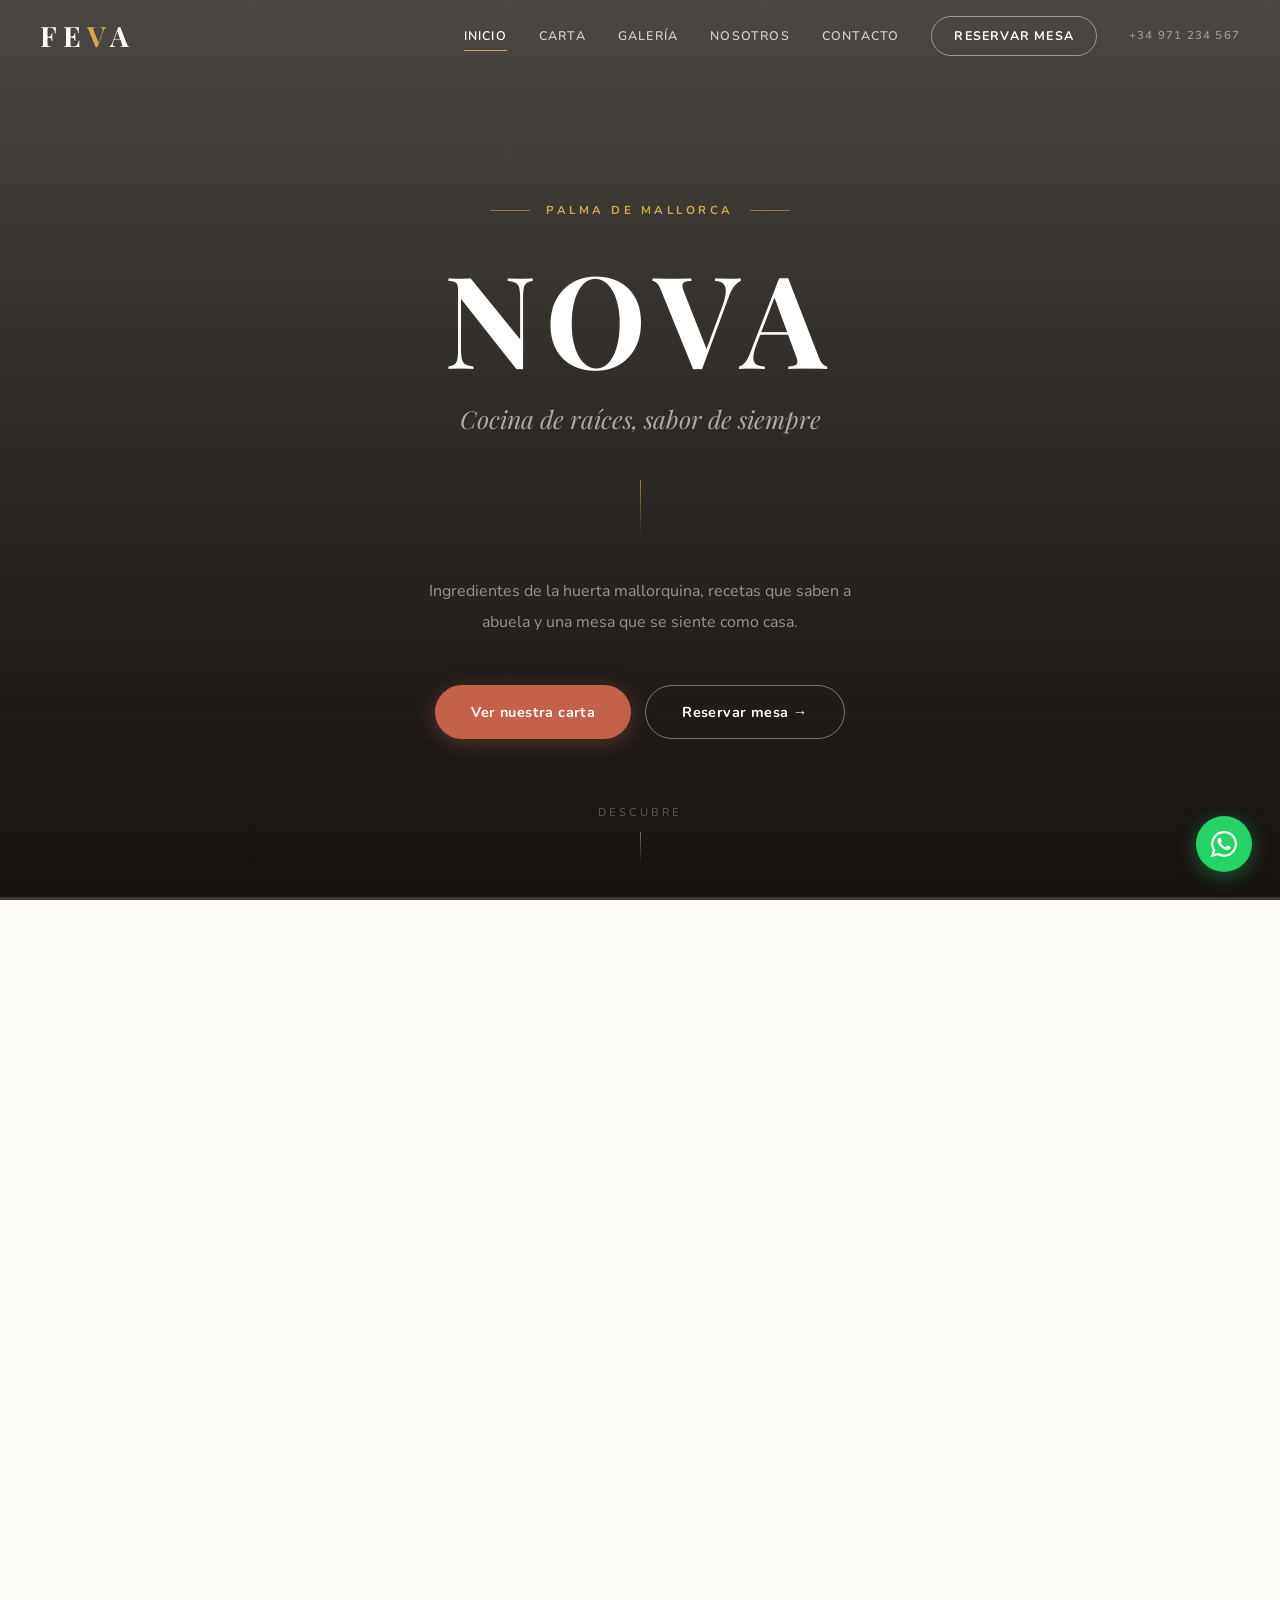
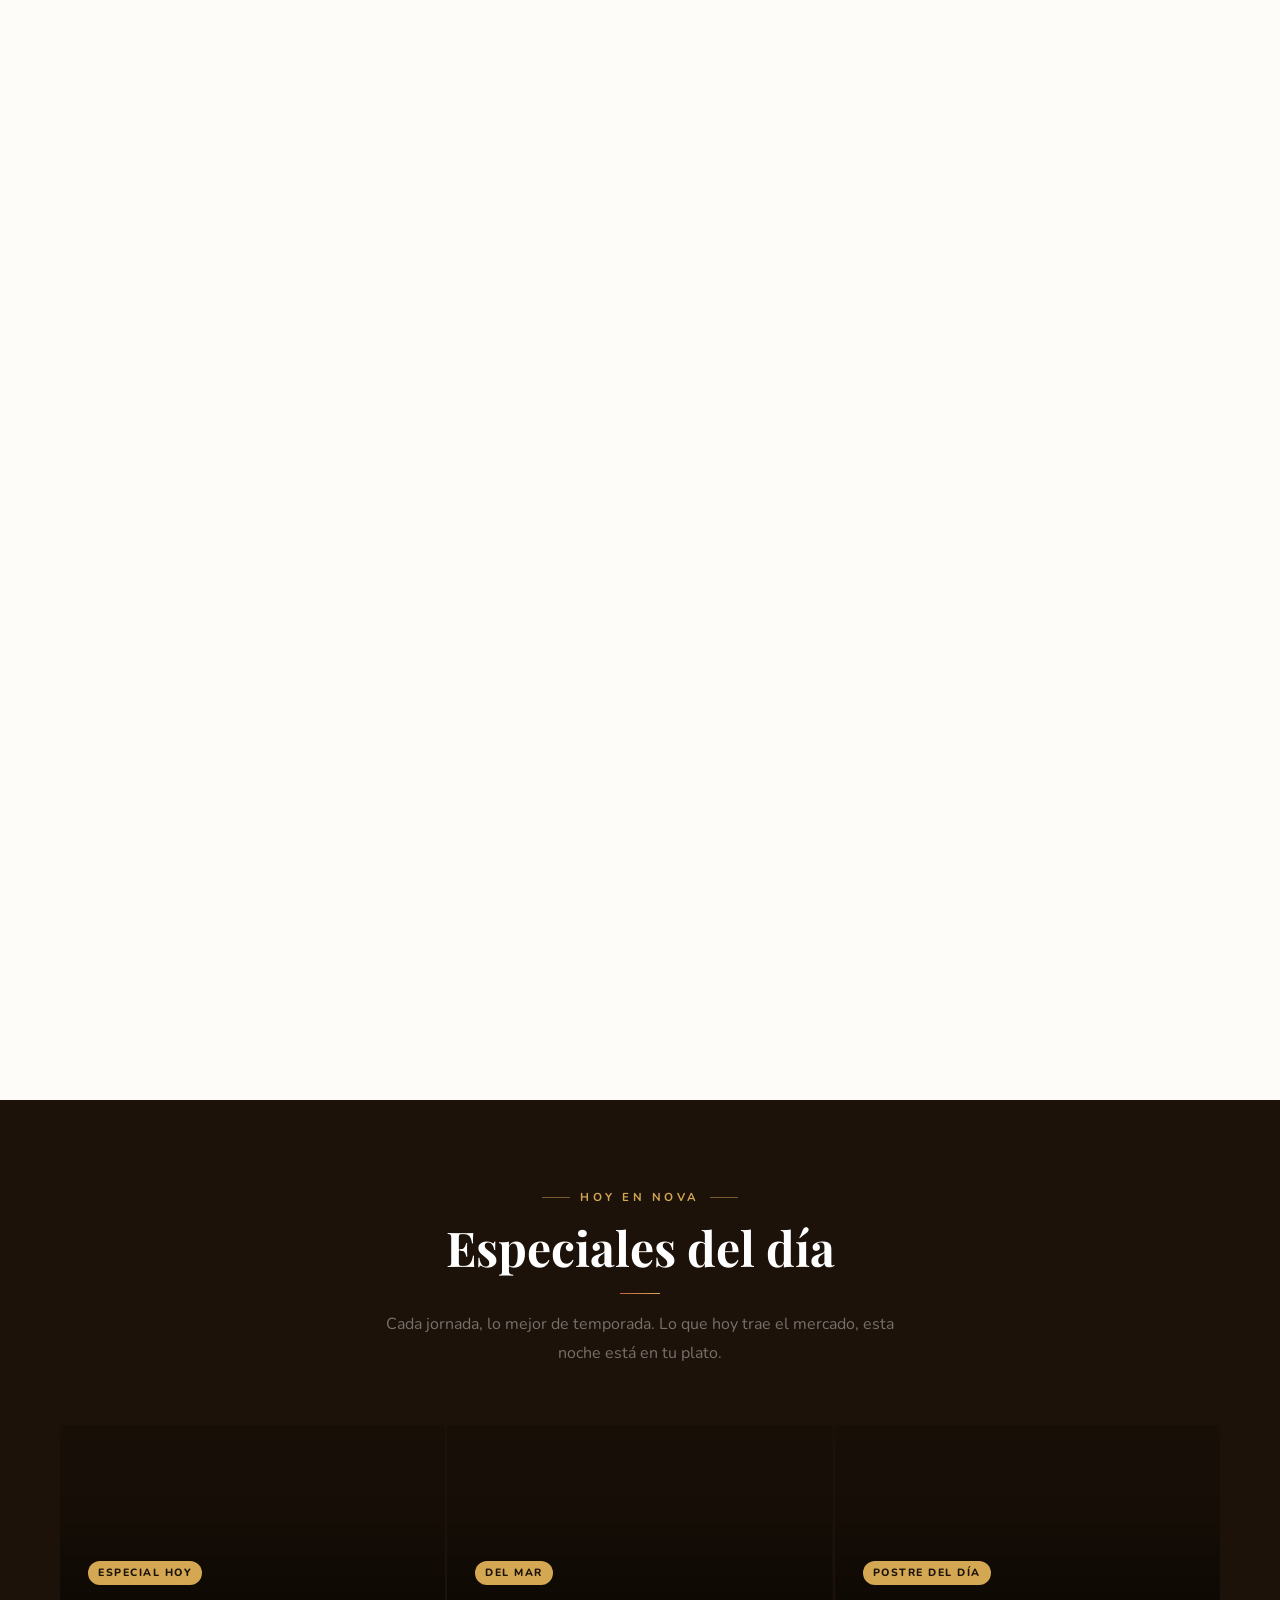
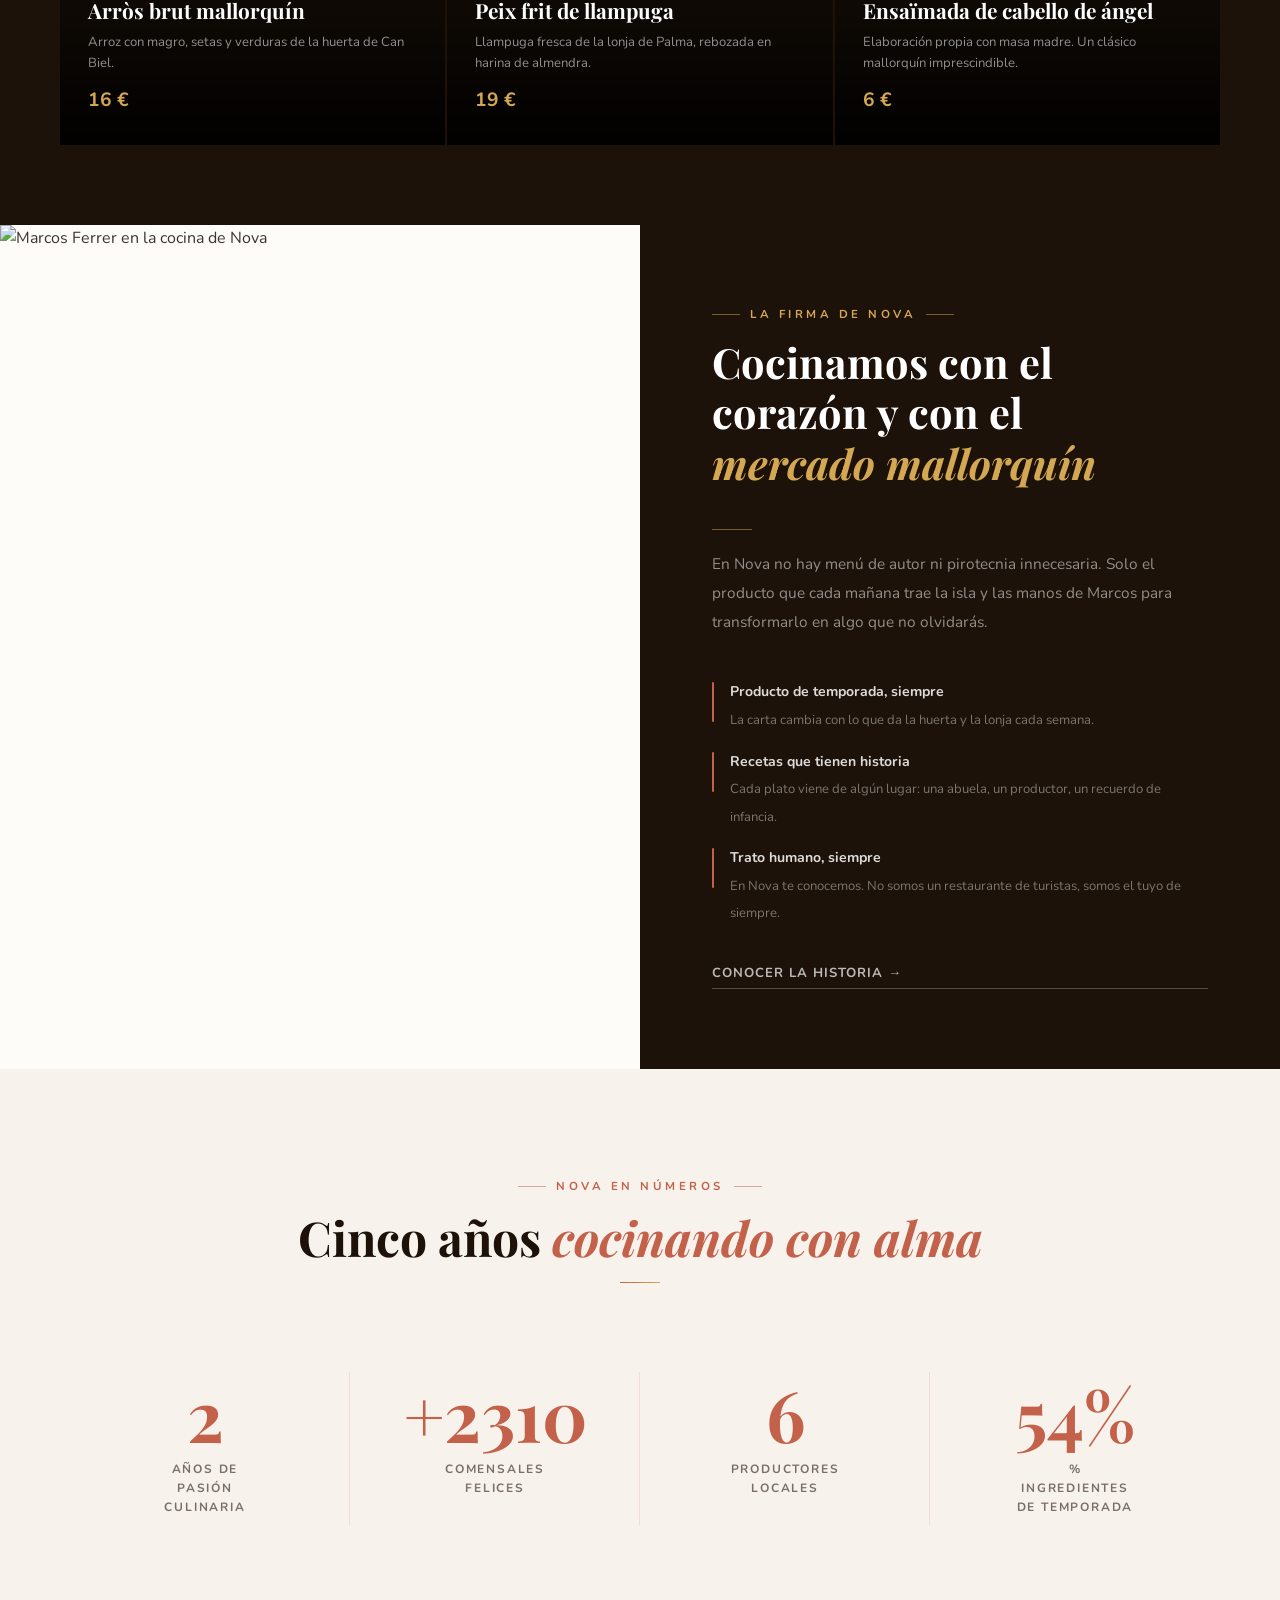
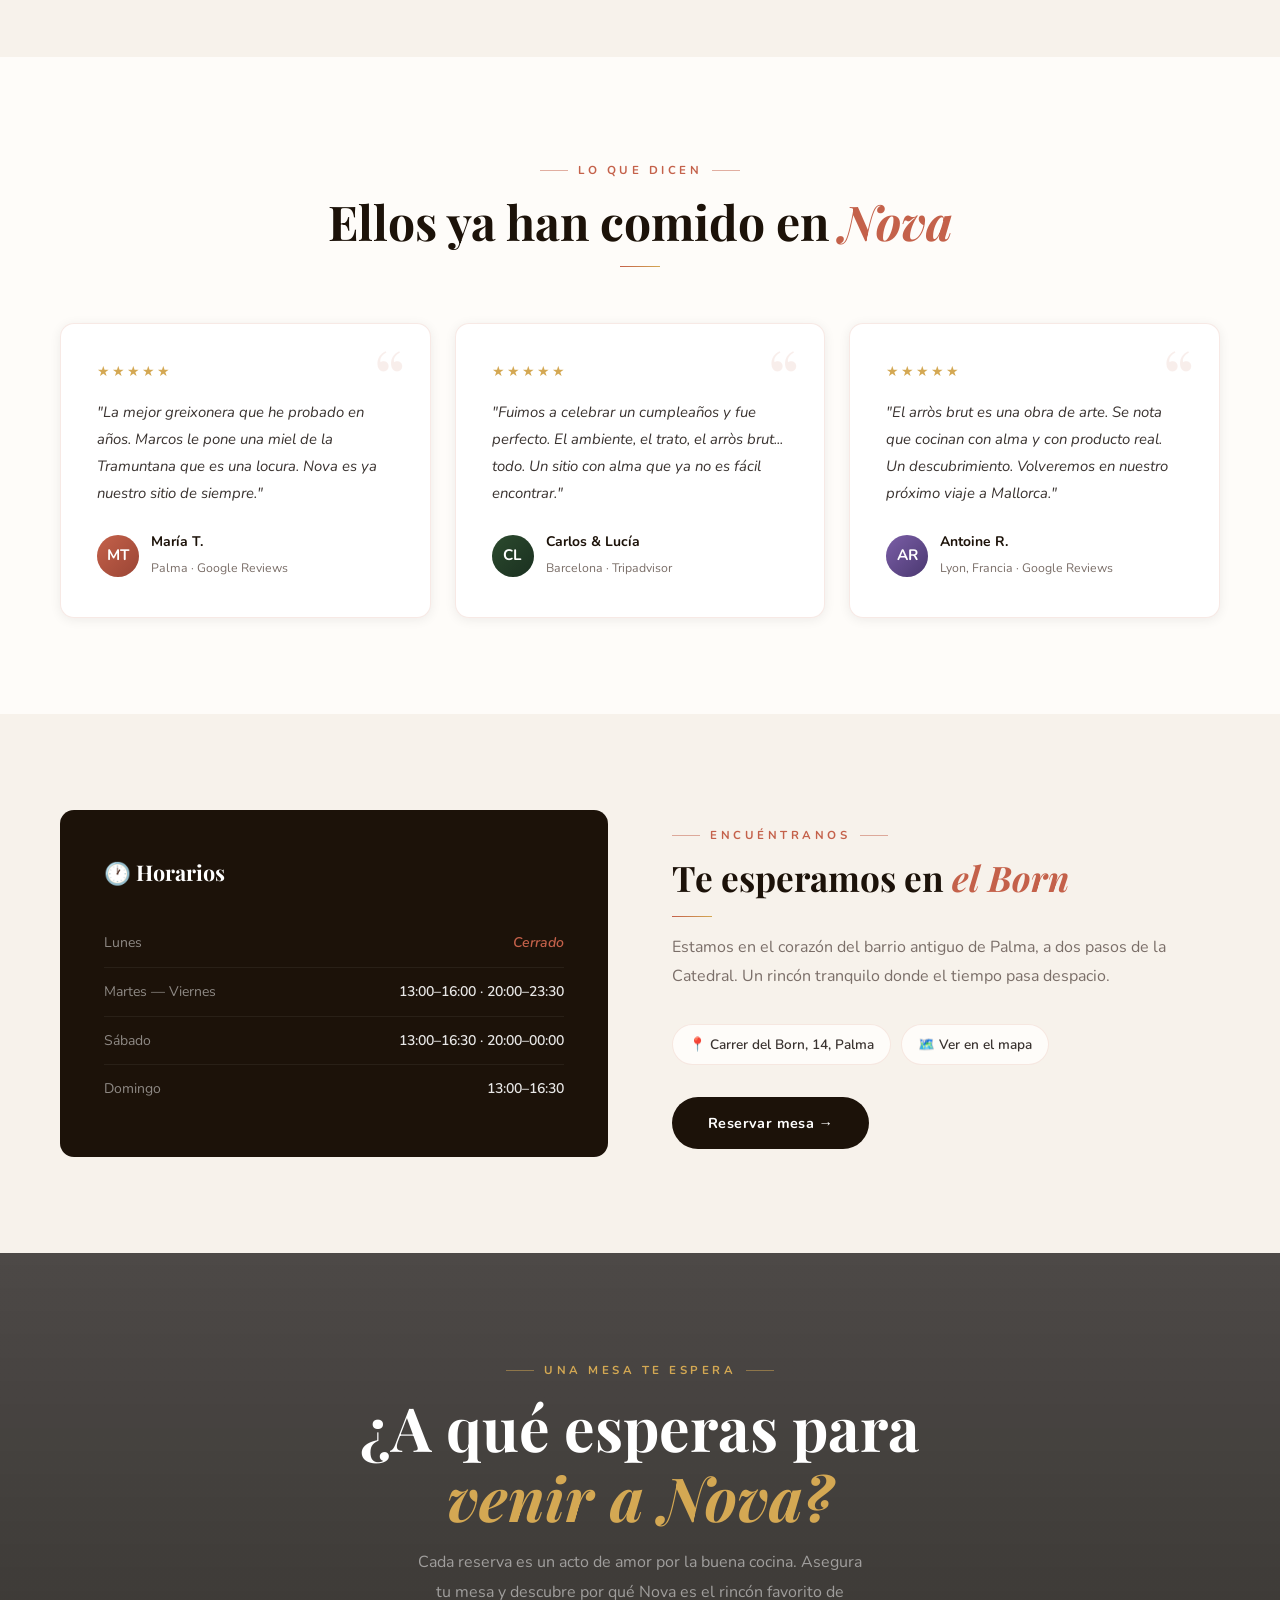
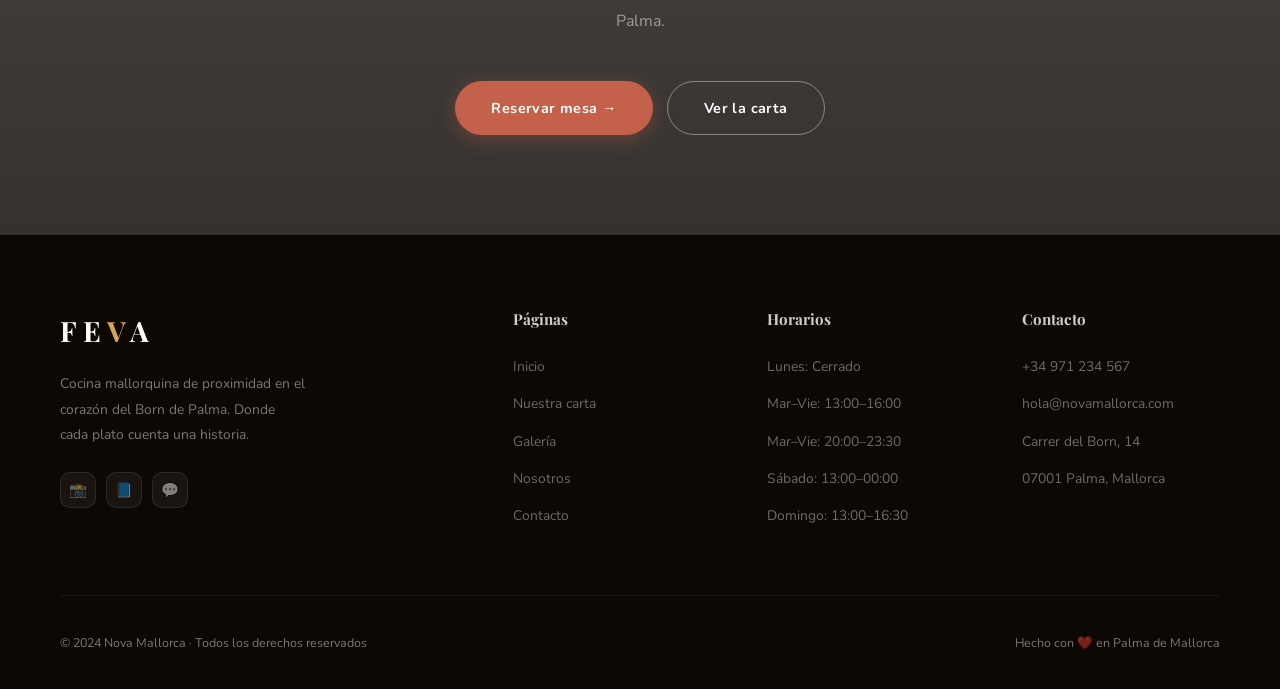
==== nova/index.html @ 01f524c7 "Rename restaurant from Feva to Nova across the site Renamed the feva/ folder to nova/, updated all p" ====
<!DOCTYPE html>
<html lang="es">
<head>
  <meta charset="UTF-8">
  <meta name="viewport" content="width=device-width, initial-scale=1.0">
  <title>Nova — Cocina de raíces, sabor de siempre | Palma, Mallorca</title>
  <meta name="description" content="Restaurante Nova en Palma, Mallorca. Cocina mediterránea de proximidad con alma local. Ingredientes de temporada, recetas de siempre.">
  <link rel="preconnect" href="https://fonts.googleapis.com">
  <link rel="preconnect" href="https://fonts.gstatic.com" crossorigin>
  <link href="https://fonts.googleapis.com/css2?family=Playfair+Display:ital,wght@0,400;0,600;0,700;1,400;1,600&family=Nunito:wght@300;400;500;600;700&display=swap" rel="stylesheet">
  <style>
    :root {
      --pr: #C4614A; --pr-d: #A34D3A;
      --sec: #2C4A2E; --acc: #D4A853;
      --dark: #1C1209; --cream: #F7F2EB; --light: #FEFCF9;
      --txt: #3A3330; --txt-m: #7A6E68; --border: rgba(196,97,74,.14);
      --ft: 'Playfair Display', Georgia, serif;
      --fb: 'Nunito', sans-serif;
      --sh-s: 0 2px 12px rgba(28,18,9,.07);
      --sh-m: 0 6px 28px rgba(28,18,9,.11);
      --r: 14px;
      --ease: .3s cubic-bezier(.4,0,.2,1);
      --mw: 1160px;
    }
    *, *::before, *::after { box-sizing: border-box; margin: 0; padding: 0; }
    html { scroll-behavior: smooth; }
    body { font-family: var(--fb); color: var(--txt); background: var(--light); line-height: 1.7; overflow-x: hidden; }
    a { text-decoration: none; color: inherit; }
    img { max-width: 100%; display: block; }

    #prog { position: fixed; top: 0; left: 0; height: 2px; width: 0%; background: linear-gradient(90deg, var(--pr), var(--acc)); z-index: 9999; transition: width .1s; }

    /* ── HEADER ── */
    header { position: fixed; top: 0; left: 0; right: 0; z-index: 1000; padding: 0 40px; height: 72px; display: flex; align-items: center; justify-content: space-between; transition: var(--ease); }
    header.scrolled { background: rgba(20,10,4,.96); backdrop-filter: blur(14px); box-shadow: 0 1px 30px rgba(0,0,0,.25); }
    .logo { font-family: var(--ft); font-size: 1.75rem; font-weight: 700; color: #fff; letter-spacing: 6px; text-transform: uppercase; }
    .logo b { color: var(--acc); }
    nav { display: flex; align-items: center; gap: 32px; }
    nav a { color: rgba(255,255,255,.75); font-size: .78rem; font-weight: 600; letter-spacing: 1.2px; text-transform: uppercase; transition: var(--ease); position: relative; }
    nav a::after { content: ''; position: absolute; bottom: -4px; left: 0; width: 0; height: 1px; background: var(--acc); transition: var(--ease); }
    nav a:hover, nav a.active { color: #fff; }
    nav a:hover::after, nav a.active::after { width: 100%; }
    .nav-cta { background: transparent !important; border: 1px solid rgba(255,255,255,.45); color: #fff !important; padding: 8px 22px; border-radius: 50px; font-weight: 700 !important; transition: var(--ease) !important; }
    .nav-cta::after { display: none !important; }
    .nav-cta:hover { background: rgba(255,255,255,.1) !important; border-color: rgba(255,255,255,.8) !important; }
    .nav-phone { color: rgba(255,255,255,.45) !important; font-size: .72rem !important; }
    .hamburger { display: none; flex-direction: column; gap: 5px; cursor: pointer; padding: 8px; background: none; border: none; }
    .hamburger span { display: block; width: 24px; height: 1.5px; background: #fff; border-radius: 2px; transition: var(--ease); }
    .hamburger.open span:nth-child(1) { transform: rotate(45deg) translate(5px,5px); }
    .hamburger.open span:nth-child(2) { opacity: 0; }
    .hamburger.open span:nth-child(3) { transform: rotate(-45deg) translate(5px,-5px); }
    .mob-nav { display: none; position: fixed; top: 72px; left: 0; right: 0; background: rgba(20,10,4,.98); backdrop-filter: blur(16px); padding: 28px 40px; flex-direction: column; z-index: 999; border-top: 1px solid rgba(255,255,255,.07); }
    .mob-nav.open { display: flex; }
    .mob-nav a { color: rgba(255,255,255,.75); font-size: .95rem; font-weight: 500; padding: 14px 0; border-bottom: 1px solid rgba(255,255,255,.06); }

    /* ── BUTTONS ── */
    .btn { display: inline-flex; align-items: center; gap: 10px; padding: 14px 36px; border-radius: 50px; font-weight: 700; font-size: .9rem; letter-spacing: .4px; transition: var(--ease); cursor: pointer; border: none; font-family: var(--fb); }
    .btn-pr { background: var(--pr); color: #fff; box-shadow: 0 4px 20px rgba(196,97,74,.35); }
    .btn-pr:hover { background: var(--pr-d); transform: translateY(-2px); box-shadow: 0 8px 30px rgba(196,97,74,.45); }
    .btn-out { background: transparent; color: #fff; border: 1px solid rgba(255,255,255,.4); }
    .btn-out:hover { border-color: rgba(255,255,255,.8); background: rgba(255,255,255,.06); transform: translateY(-2px); }
    .btn-dark { background: var(--dark); color: #fff; }
    .btn-dark:hover { background: #2E1E10; transform: translateY(-2px); }

    /* ── SCROLL VIDEO HERO ── */
    .scroll-video-hero { height: 300vh; position: relative; padding: 0 !important; }
    .scroll-video-sticky {
      position: sticky; top: 0; height: 100vh; width: 100%; overflow: hidden;
      background: linear-gradient(rgba(8,4,1,.5), rgba(8,4,1,.78)),
        url('https://images.unsplash.com/photo-1414235077428-338989a2e8c0?w=1920&auto=format&fit=crop&q=80')
        center/cover no-repeat;
    }
    .scroll-video-sticky video { position: absolute; top: 0; left: 0; width: 100%; height: 100%; object-fit: cover; }
    .hero-overlay {
      position: absolute; top: 0; left: 0; width: 100%; height: 100%;
      display: flex; flex-direction: column; align-items: center; justify-content: center;
      z-index: 2;
      background: linear-gradient(rgba(8,4,1,.45), rgba(8,4,1,.72));
      text-align: center;
    }
    /* ── WHY SCROLL OVERLAY ── */
    .why-scroll-overlay {
      position: absolute; top: 0; left: 0; width: 100%; height: 100%;
      display: flex; flex-direction: column; align-items: center; justify-content: center;
      z-index: 3;
      background: linear-gradient(rgba(8,4,1,.78), rgba(8,4,1,.92));
      opacity: 0; pointer-events: none;
      padding: 80px 24px 24px;
    }
    .why-scroll-overlay.active { pointer-events: auto; }
    .why-scroll-header { text-align: center; margin-bottom: 40px; opacity: 0; transform: translateY(22px); }
    .why-scroll-header .sec-badge { color: var(--acc); }
    .why-scroll-header .sec-badge::before, .why-scroll-header .sec-badge::after { background: var(--acc); }
    .why-scroll-header h2 { font-family: var(--ft); font-size: clamp(2rem,4.5vw,3rem); color: #fff; line-height: 1.2; margin-bottom: 8px; }
    .why-scroll-header h2 em { font-style: italic; color: var(--pr); }
    .why-scroll-grid { display: grid; grid-template-columns: repeat(auto-fit, minmax(220px,1fr)); gap: 16px; max-width: var(--mw); width: 100%; }
    .wsc { opacity: 0; transform: translateY(48px); will-change: opacity, transform; }
    .scroll-progress-bar { position: absolute; bottom: 0; left: 0; width: 100%; height: 3px; background: rgba(255,255,255,.15); z-index: 4; }
    .scroll-progress-fill { height: 100%; width: 0%; background: linear-gradient(90deg, var(--pr), var(--acc)); transition: width .05s linear; }
    @media (max-width: 768px) {
      .scroll-video-hero { height: 200vh !important; }
      .scroll-video-sticky video { display: none; }
      .why-scroll-overlay { padding: 44px 12px 8px; }
      .why-scroll-header { margin-bottom: 12px; }
      .why-scroll-header h2 { font-size: 1.25rem; margin-bottom: 2px; }
      .why-scroll-grid { grid-template-columns: 1fr 1fr; gap: 8px; }
      .why-card { padding: 14px 12px; }
      .why-icon { width: 32px; height: 32px; font-size: .9rem; margin-bottom: 7px; border-radius: 8px; }
      .why-card h3 { font-size: .82rem; margin-bottom: 3px; line-height: 1.25; }
      .why-card p { font-size: .72rem; line-height: 1.4; }
    }
    @media (prefers-reduced-motion: reduce) { .scroll-video-hero { height: 100vh !important; } }

    /* ── HERO CONTENT ── */
    .hero-content { position: relative; z-index: 1; max-width: 780px; padding: 130px 24px 90px; animation: fadeUp 1.1s ease both; }
    .hero-orn { display: flex; align-items: center; justify-content: center; gap: 16px; margin-bottom: 32px; }
    .hero-orn span { display: block; width: 40px; height: 1px; background: rgba(212,168,83,.6); }
    .hero-orn small { color: var(--acc); font-size: .72rem; font-weight: 700; letter-spacing: 3.5px; text-transform: uppercase; }
    .hero-content h1 { font-family: var(--ft); font-size: clamp(4rem,10vw,8rem); font-weight: 700; color: #fff; line-height: 1; margin-bottom: 18px; letter-spacing: 10px; }
    .hero-tag { font-family: var(--ft); font-style: italic; font-size: clamp(1.1rem,2.5vw,1.55rem); color: rgba(255,255,255,.6); margin-bottom: 40px; font-weight: 400; }
    .hero-line { width: 1px; height: 56px; background: linear-gradient(to bottom, rgba(212,168,83,.7), transparent); margin: 0 auto 40px; }
    .hero-desc { font-size: 1rem; color: rgba(255,255,255,.52); max-width: 440px; margin: 0 auto 48px; line-height: 1.9; }
    .hero-btns { display: flex; gap: 14px; justify-content: center; flex-wrap: wrap; }
    .scroll-hint { position: absolute; bottom: 36px; left: 50%; transform: translateX(-50%); color: rgba(255,255,255,.3); font-size: .7rem; letter-spacing: 3px; text-transform: uppercase; display: flex; flex-direction: column; align-items: center; gap: 10px; animation: bounce 2.2s infinite; }
    .scroll-hint::after { content: ''; display: block; width: 1px; height: 32px; background: linear-gradient(to bottom, rgba(255,255,255,.4), transparent); }

    /* ── SHARED ── */
    section { padding: 96px 24px; }
    .cnt { max-width: var(--mw); margin: 0 auto; }
    .sec-badge { display: inline-flex; align-items: center; gap: 10px; color: var(--pr); font-size: .72rem; font-weight: 700; letter-spacing: 3.5px; text-transform: uppercase; margin-bottom: 12px; }
    .sec-badge::before, .sec-badge::after { content: ''; display: block; width: 28px; height: 1px; background: var(--pr); opacity: .5; }
    .sec-title { font-family: var(--ft); font-size: clamp(2rem,4.5vw,3rem); color: var(--dark); line-height: 1.2; margin-bottom: 16px; }
    .sec-title em { font-style: italic; color: var(--pr); }
    .sec-sub { font-size: 1rem; color: var(--txt-m); max-width: 520px; line-height: 1.85; }
    .sec-hd { margin-bottom: 56px; }
    .sec-hd.c { text-align: center; }
    .sec-hd.c .sec-sub { margin: 0 auto; }
    .divider { width: 40px; height: 1px; background: linear-gradient(90deg, var(--pr), var(--acc)); margin: 16px 0; }
    .divider.c { margin: 16px auto; }

    /* ── SPECIALS ── */
    .specials { background: var(--dark); padding: 80px 24px; }
    .specials .sec-badge { color: var(--acc); }
    .specials .sec-badge::before, .specials .sec-badge::after { background: var(--acc); }
    .specials .sec-title { color: #fff; }
    .specials .sec-sub { color: rgba(255,255,255,.4); }
    .spec-grid { display: grid; grid-template-columns: repeat(auto-fit, minmax(300px, 1fr)); gap: 2px; margin-top: 48px; }
    .spec-card { position: relative; overflow: hidden; cursor: default; }
    .spec-card:hover .spec-img { transform: scale(1.04); }
    .spec-img {
      height: 320px;
      background-size: cover; background-position: center;
      transition: transform .6s ease;
      display: flex; align-items: flex-end;
    }
    .spec-overlay { width: 100%; padding: 28px; background: linear-gradient(to top, rgba(0,0,0,.82) 0%, rgba(0,0,0,.2) 60%, transparent 100%); }
    .spec-label { display: inline-block; background: var(--acc); color: var(--dark); font-size: .66rem; font-weight: 800; letter-spacing: 1.5px; text-transform: uppercase; padding: 3px 10px; border-radius: 50px; margin-bottom: 8px; }
    .spec-overlay h3 { font-family: var(--ft); font-size: 1.3rem; color: #fff; margin-bottom: 4px; }
    .spec-overlay p { font-size: .82rem; color: rgba(255,255,255,.55); line-height: 1.6; margin-bottom: 10px; }
    .spec-price { font-size: 1.2rem; font-weight: 700; color: var(--acc); }

    /* ── WHY US ── */
    .why { background: var(--cream); }
    .why-grid { display: grid; grid-template-columns: repeat(auto-fit, minmax(240px, 1fr)); gap: 24px; }
    .why-card { background: var(--light); border-radius: var(--r); padding: 36px 28px; box-shadow: var(--sh-s); border: 1px solid var(--border); transition: var(--ease); }
    .why-card:hover { transform: translateY(-5px); box-shadow: var(--sh-m); border-color: rgba(196,97,74,.26); }
    .why-icon { width: 52px; height: 52px; background: linear-gradient(135deg, var(--pr), var(--pr-d)); border-radius: 14px; display: flex; align-items: center; justify-content: center; font-size: 1.4rem; margin-bottom: 20px; }
    .why-card h3 { font-family: var(--ft); font-size: 1.12rem; color: var(--dark); margin-bottom: 8px; }
    .why-card p { font-size: .87rem; color: var(--txt-m); line-height: 1.75; }


    /* ── SIGNATURE SPLIT ── */
    .signature { padding: 0; background: var(--light); }
    .sig-wrap { display: grid; grid-template-columns: 1fr 1fr; min-height: 620px; }
    .sig-photo { overflow: hidden; position: relative; }
    .sig-photo img { width: 100%; height: 100%; object-fit: cover; object-position: center; display: block; transition: transform .8s ease; }
    .sig-photo:hover img { transform: scale(1.03); }
    .sig-text { padding: 80px 72px; display: flex; flex-direction: column; justify-content: center; background: var(--dark); }
    .sig-text .sec-badge { color: var(--acc); }
    .sig-text .sec-badge::before, .sig-text .sec-badge::after { background: var(--acc); }
    .sig-text h2 { font-family: var(--ft); font-size: clamp(1.8rem,3.5vw,2.6rem); color: #fff; line-height: 1.22; margin-bottom: 20px; }
    .sig-text h2 em { font-style: italic; color: var(--acc); }
    .sig-divider { width: 40px; height: 1px; background: rgba(212,168,83,.5); margin: 20px 0; }
    .sig-text p { font-size: .96rem; color: rgba(255,255,255,.52); line-height: 1.88; margin-bottom: 16px; }
    .sig-features { display: flex; flex-direction: column; gap: 16px; margin: 28px 0 36px; }
    .sig-feat { display: flex; gap: 16px; align-items: flex-start; }
    .sig-feat-line { width: 2px; height: 40px; background: var(--pr); border-radius: 2px; flex-shrink: 0; margin-top: 2px; }
    .sig-feat-body strong { display: block; font-size: .88rem; color: rgba(255,255,255,.85); font-weight: 700; margin-bottom: 2px; }
    .sig-feat-body span { font-size: .82rem; color: rgba(255,255,255,.42); }
    .btn-ghost { display: inline-flex; align-items: center; gap: 10px; color: rgba(255,255,255,.7); font-size: .82rem; font-weight: 700; letter-spacing: 1px; text-transform: uppercase; transition: var(--ease); border-bottom: 1px solid rgba(255,255,255,.25); padding-bottom: 4px; }
    .btn-ghost:hover { color: var(--acc); border-color: var(--acc); gap: 16px; }

    /* ── STATS (elegant, cream bg) ── */
    .stats { background: var(--cream); padding: 100px 24px; }
    .stats-inner { display: grid; grid-template-columns: repeat(4,1fr); max-width: var(--mw); margin: 0 auto; }
    .stat { text-align: center; padding: 40px 32px; position: relative; }
    .stat:not(:last-child)::after { content: ''; position: absolute; right: 0; top: 15%; height: 70%; width: 1px; background: var(--border); }
    .stat-num { font-family: var(--ft); font-size: clamp(3.2rem,5.5vw,5rem); font-weight: 700; color: var(--pr); line-height: 1; display: block; margin-bottom: 10px; }
    .stat-lbl { font-size: .75rem; color: var(--txt-m); font-weight: 700; text-transform: uppercase; letter-spacing: 1.8px; line-height: 1.6; max-width: 120px; margin: 0 auto; }

    /* ── TESTIMONIALS ── */
    .tests { background: var(--light); }
    .tests-grid { display: grid; grid-template-columns: repeat(auto-fit, minmax(280px,1fr)); gap: 24px; }
    .test-card { background: #fff; border-radius: var(--r); padding: 36px; box-shadow: var(--sh-s); border: 1px solid var(--border); position: relative; transition: var(--ease); }
    .test-card:hover { transform: translateY(-4px); box-shadow: var(--sh-m); }
    .test-card::before { content: '\201C'; position: absolute; top: 12px; right: 24px; font-family: var(--ft); font-size: 5rem; color: var(--pr); opacity: .1; line-height: 1; }
    .stars { color: var(--acc); font-size: .85rem; letter-spacing: 2px; margin-bottom: 16px; }
    .test-txt { font-size: .93rem; color: var(--txt); line-height: 1.8; font-style: italic; margin-bottom: 24px; }
    .test-author { display: flex; align-items: center; gap: 12px; }
    .av { width: 42px; height: 42px; border-radius: 50%; display: flex; align-items: center; justify-content: center; font-size: .95rem; font-weight: 700; color: #fff; flex-shrink: 0; }
    .av1 { background: linear-gradient(135deg, var(--pr), #9A4535); }
    .av2 { background: linear-gradient(135deg, var(--sec), #1A3020); }
    .av3 { background: linear-gradient(135deg, #7B5EA7, #4A3870); }
    .av-name { display: block; font-size: .87rem; font-weight: 700; color: var(--dark); }
    .av-src { font-size: .77rem; color: var(--txt-m); }

    /* ── HORARIOS ── */
    .horarios { background: var(--cream); }
    .hor-grid { display: grid; grid-template-columns: 1fr 1fr; gap: 64px; align-items: center; }
    .hor-box { background: var(--dark); border-radius: var(--r); padding: 44px; }
    .hor-box h3 { font-family: var(--ft); font-size: 1.35rem; color: #fff; margin-bottom: 28px; }
    .sch-row { display: flex; justify-content: space-between; padding: 12px 0; border-bottom: 1px solid rgba(255,255,255,.06); }
    .sch-row:last-child { border: none; }
    .sch-day { font-size: .875rem; color: rgba(255,255,255,.5); }
    .sch-time { font-size: .875rem; color: rgba(255,255,255,.9); font-weight: 600; text-align: right; }
    .sch-time.closed { color: var(--pr); font-style: italic; }
    .hor-info h3 { font-family: var(--ft); font-size: 2.2rem; color: var(--dark); margin-bottom: 14px; line-height: 1.2; }
    .hor-info h3 em { font-style: italic; color: var(--pr); }
    .hor-info p { color: var(--txt-m); line-height: 1.85; margin-bottom: 32px; }
    .chips { display: flex; flex-wrap: wrap; gap: 10px; margin-bottom: 32px; }
    .chip { display: inline-flex; align-items: center; gap: 7px; background: var(--light); border: 1px solid var(--border); border-radius: 50px; padding: 8px 16px; font-size: .85rem; font-weight: 600; color: var(--txt); transition: var(--ease); }
    .chip:hover { background: var(--pr); color: #fff; border-color: var(--pr); }

    /* ── CTA FINAL ── */
    .cta-final {
      padding: 0;
      position: relative;
      overflow: hidden;
      min-height: 520px;
      display: flex; align-items: center; justify-content: center; text-align: center;
      background:
        linear-gradient(rgba(8,4,1,.72), rgba(8,4,1,.82)),
        url('https://images.unsplash.com/photo-1559339352-11d035aa65de?w=1600&auto=format&fit=crop&q=80')
        center/cover no-repeat;
    }
    .cta-final-cnt { position: relative; z-index: 1; padding: 100px 24px; max-width: 680px; margin: 0 auto; }
    .cta-final .sec-badge { color: var(--acc); }
    .cta-final .sec-badge::before, .cta-final .sec-badge::after { background: var(--acc); }
    .cta-final h2 { font-family: var(--ft); font-size: clamp(2.2rem,5vw,3.8rem); color: #fff; margin-bottom: 16px; line-height: 1.15; }
    .cta-final h2 em { font-style: italic; color: var(--acc); }
    .cta-final p { font-size: 1rem; color: rgba(255,255,255,.5); max-width: 460px; margin: 0 auto 44px; line-height: 1.85; }
    .cta-btns { display: flex; gap: 14px; justify-content: center; flex-wrap: wrap; }

    /* ── FOOTER ── */
    footer { background: #0E0804; color: rgba(255,255,255,.45); padding: 72px 24px 36px; }
    .ft-grid { max-width: var(--mw); margin: 0 auto; display: grid; grid-template-columns: 2fr 1fr 1fr 1fr; gap: 56px; padding-bottom: 56px; border-bottom: 1px solid rgba(255,255,255,.07); margin-bottom: 36px; }
    .ft-brand .logo { margin-bottom: 16px; display: block; }
    .ft-brand p { font-size: .865rem; line-height: 1.85; max-width: 245px; margin-bottom: 24px; }
    .socials { display: flex; gap: 10px; }
    .soc { width: 36px; height: 36px; border-radius: 10px; background: rgba(255,255,255,.05); border: 1px solid rgba(255,255,255,.09); display: flex; align-items: center; justify-content: center; font-size: .9rem; transition: var(--ease); }
    .soc:hover { background: var(--pr); border-color: var(--pr); transform: translateY(-2px); }
    .ft-col h4 { font-family: var(--ft); font-size: .95rem; color: rgba(255,255,255,.8); margin-bottom: 20px; }
    .ft-col ul { list-style: none; }
    .ft-col li { margin-bottom: 10px; }
    .ft-col li a { font-size: .865rem; color: rgba(255,255,255,.4); transition: var(--ease); }
    .ft-col li a:hover { color: var(--acc); }
    .ft-bot { max-width: var(--mw); margin: 0 auto; display: flex; justify-content: space-between; font-size: .78rem; flex-wrap: wrap; gap: 10px; }

    /* ── FLOATING WHATSAPP ── */
    .wa-float { position: fixed; bottom: 28px; right: 28px; z-index: 998; display: flex; flex-direction: column; align-items: flex-end; gap: 10px; }
    .wa-bubble { background: #fff; color: var(--txt); padding: 10px 16px; border-radius: 12px 12px 0 12px; font-size: .83rem; font-weight: 700; box-shadow: var(--sh-m); opacity: 0; transform: translateY(6px) scale(.95); transition: var(--ease); white-space: nowrap; }
    .wa-float:hover .wa-bubble { opacity: 1; transform: translateY(0) scale(1); }
    .wa-btn { width: 56px; height: 56px; background: #25D366; border-radius: 50%; display: flex; align-items: center; justify-content: center; box-shadow: 0 4px 20px rgba(37,211,102,.38); transition: var(--ease); animation: pwa 2.6s infinite; }
    .wa-btn:hover { transform: scale(1.1); }
    .wa-btn svg { fill: #fff; }

    /* ── ANIMATIONS ── */
    .rv { opacity: 0; transform: translateY(26px); transition: opacity .72s ease, transform .72s ease; }
    .rv.in { opacity: 1; transform: translateY(0); }
    @keyframes fadeUp { from { opacity: 0; transform: translateY(30px); } to { opacity: 1; transform: translateY(0); } }
    @keyframes bounce { 0%,100% { transform: translateX(-50%) translateY(0); } 50% { transform: translateX(-50%) translateY(-8px); } }
    @keyframes pwa { 0%,100% { box-shadow: 0 4px 20px rgba(37,211,102,.38); } 50% { box-shadow: 0 4px 30px rgba(37,211,102,.62), 0 0 0 12px rgba(37,211,102,.1); } }

    /* ── RESPONSIVE ── */
    @media (max-width: 1000px) {
      .sig-wrap { grid-template-columns: 1fr; }
      .sig-photo { height: 400px; }
      .sig-text { padding: 56px 48px; }
      .ft-grid { grid-template-columns: 1fr 1fr; gap: 40px; }
      .hor-grid { grid-template-columns: 1fr; gap: 48px; }
      .stats-inner { grid-template-columns: 1fr 1fr; }
      .stat:nth-child(2)::after { display: none; }
    }
    @media (max-width: 768px) {
      nav { display: none; }
      .hamburger { display: flex; }
      header { padding: 0 24px; }
      section { padding: 72px 20px; }
      .ft-grid { grid-template-columns: 1fr; gap: 32px; }
      .stats-inner { grid-template-columns: 1fr 1fr; }
      .stat::after { display: none !important; }
      .sig-text { padding: 48px 28px; }
    }
    @media (max-width: 480px) {
      .hero-btns, .cta-btns { flex-direction: column; align-items: center; }
      .stats-inner { grid-template-columns: 1fr 1fr; }
    }
  </style>
</head>
<body>

<div id="prog"></div>

<!-- HEADER -->
<header id="hdr">
  <a href="index.html" class="logo">FE<b>V</b>A</a>
  <nav>
    <a href="index.html" class="active">Inicio</a>
    <a href="carta.html">Carta</a>
    <a href="galeria.html">Galería</a>
    <a href="nosotros.html">Nosotros</a>
    <a href="contacto.html">Contacto</a>
    <a href="contacto.html" class="nav-cta">Reservar mesa</a>
    <a href="tel:+34971234567" class="nav-phone">+34 971 234 567</a>
  </nav>
  <button class="hamburger" id="hbg" aria-label="Menú"><span></span><span></span><span></span></button>
</header>
<div class="mob-nav" id="mnav">
  <a href="index.html">Inicio</a>
  <a href="carta.html">Carta</a>
  <a href="galeria.html">Galería</a>
  <a href="nosotros.html">Nosotros</a>
  <a href="contacto.html">Contacto</a>
  <a href="contacto.html" style="color:var(--acc)!important;font-weight:700;">→ Reservar mesa</a>
  <a href="tel:+34971234567">+34 971 234 567</a>
</div>

<!-- SCROLL-VIDEO-SECTION -->
<section class="scroll-video-hero" id="scroll-hero">
  <div class="scroll-video-sticky">
    <video
      id="heroVideo"
      src="assets/nova-hero.mp4"
      poster="https://images.unsplash.com/photo-1414235077428-338989a2e8c0?w=1920&auto=format&fit=crop&q=80"
      playsinline
      muted
      preload="auto"
    ></video>
    <div class="hero-overlay" id="heroOverlay">
      <div class="hero-content">
        <div class="hero-orn">
          <span></span>
          <small>Palma de Mallorca</small>
          <span></span>
        </div>
        <h1>NOVA</h1>
        <p class="hero-tag">Cocina de raíces, sabor de siempre</p>
        <div class="hero-line"></div>
        <p class="hero-desc">Ingredientes de la huerta mallorquina, recetas que saben a abuela y una mesa que se siente como casa.</p>
        <div class="hero-btns">
          <a href="carta.html" class="btn btn-pr">Ver nuestra carta</a>
          <a href="contacto.html" class="btn btn-out">Reservar mesa →</a>
        </div>
      </div>
      <div class="scroll-hint"><span>Descubre</span></div>
    </div>
    <div class="why-scroll-overlay" id="whyOverlay">
      <div class="why-scroll-header" id="whyHeader">
        <span class="sec-badge">Nuestro compromiso</span>
        <h2>¿Por qué Nova es <em>diferente</em>?</h2>
        <div class="divider c"></div>
      </div>
      <div class="why-scroll-grid">
        <div class="why-card wsc">
          <div class="why-icon">🌱</div>
          <h3>Producto de proximidad</h3>
          <p>Trabajamos con más de 12 productores locales de Mallorca. Lo que hoy llega del campo, esta noche está en tu plato.</p>
        </div>
        <div class="why-card wsc">
          <div class="why-icon">👨‍🍳</div>
          <h3>Cocina con alma</h3>
          <p>Cada receta lleva el sello de Marcos Ferrer, criado entre fogones mallorquines y formado en las mejores cocinas de España.</p>
        </div>
        <div class="why-card wsc">
          <div class="why-icon">🏡</div>
          <h3>Ambiente de casa</h3>
          <p>Un espacio íntimo donde te llamamos por tu nombre. Sin prisas, sin ruido. Solo buena mesa y buena gente.</p>
        </div>
        <div class="why-card wsc">
          <div class="why-icon">🍷</div>
          <h3>Vino de la tierra</h3>
          <p>Selección cuidada de los mejores vinos D.O. Binissalem y Pla i Llevant — los grandes desconocidos del vino español.</p>
        </div>
      </div>
    </div>
    <div class="scroll-progress-bar">
      <div class="scroll-progress-fill" id="progressFill"></div>
    </div>
  </div>
</section>

<!-- HOY EN NOVA -->
<section class="specials">
  <div class="cnt">
    <div class="sec-hd c rv">
      <span class="sec-badge">Hoy en Nova</span>
      <h2 class="sec-title">Especiales del día</h2>
      <div class="divider c"></div>
      <p class="sec-sub">Cada jornada, lo mejor de temporada. Lo que hoy trae el mercado, esta noche está en tu plato.</p>
    </div>
    <div class="spec-grid">
      <div class="spec-card rv">
        <div class="spec-img" style="background-image: linear-gradient(rgba(0,0,0,.12),rgba(0,0,0,.55)), url('https://images.unsplash.com/photo-1534080564583-6be75777b70a?w=700&auto=format&fit=crop&q=80');">
          <div class="spec-overlay">
            <span class="spec-label">Especial hoy</span>
            <h3>Arròs brut mallorquín</h3>
            <p>Arroz con magro, setas y verduras de la huerta de Can Biel.</p>
            <span class="spec-price">16 €</span>
          </div>
        </div>
      </div>
      <div class="spec-card rv">
        <div class="spec-img" style="background-image: linear-gradient(rgba(0,0,0,.12),rgba(0,0,0,.55)), url('https://images.unsplash.com/photo-1519708227418-c8fd9a32b7a2?w=700&auto=format&fit=crop&q=80');">
          <div class="spec-overlay">
            <span class="spec-label">Del mar</span>
            <h3>Peix frit de llampuga</h3>
            <p>Llampuga fresca de la lonja de Palma, rebozada en harina de almendra.</p>
            <span class="spec-price">19 €</span>
          </div>
        </div>
      </div>
      <div class="spec-card rv">
        <div class="spec-img" style="background-image: linear-gradient(rgba(0,0,0,.12),rgba(0,0,0,.55)), url('https://images.unsplash.com/photo-1551024601-bec78aea704b?w=700&auto=format&fit=crop&q=80');">
          <div class="spec-overlay">
            <span class="spec-label">Postre del día</span>
            <h3>Ensaïmada de cabello de ángel</h3>
            <p>Elaboración propia con masa madre. Un clásico mallorquín imprescindible.</p>
            <span class="spec-price">6 €</span>
          </div>
        </div>
      </div>
    </div>
  </div>
</section>

<!-- FIRMA / SPLIT SECTION -->
<div class="signature">
  <div class="sig-wrap">
    <div class="sig-photo">
      <img src="https://images.unsplash.com/photo-1556910103-1c02745aae4d?w=900&auto=format&fit=crop&q=80" alt="Marcos Ferrer en la cocina de Nova" loading="lazy">
    </div>
    <div class="sig-text">
      <span class="sec-badge rv">La firma de Nova</span>
      <h2 class="rv">Cocinamos con el corazón y con el<br><em>mercado mallorquín</em></h2>
      <div class="sig-divider rv"></div>
      <p class="rv">En Nova no hay menú de autor ni pirotecnia innecesaria. Solo el producto que cada mañana trae la isla y las manos de Marcos para transformarlo en algo que no olvidarás.</p>
      <div class="sig-features rv">
        <div class="sig-feat">
          <div class="sig-feat-line"></div>
          <div class="sig-feat-body">
            <strong>Producto de temporada, siempre</strong>
            <span>La carta cambia con lo que da la huerta y la lonja cada semana.</span>
          </div>
        </div>
        <div class="sig-feat">
          <div class="sig-feat-line"></div>
          <div class="sig-feat-body">
            <strong>Recetas que tienen historia</strong>
            <span>Cada plato viene de algún lugar: una abuela, un productor, un recuerdo de infancia.</span>
          </div>
        </div>
        <div class="sig-feat">
          <div class="sig-feat-line"></div>
          <div class="sig-feat-body">
            <strong>Trato humano, siempre</strong>
            <span>En Nova te conocemos. No somos un restaurante de turistas, somos el tuyo de siempre.</span>
          </div>
        </div>
      </div>
      <a href="nosotros.html" class="btn-ghost rv">Conocer la historia →</a>
    </div>
  </div>
</div>

<!-- STATS -->
<section class="stats">
  <div class="cnt">
    <div class="sec-hd c rv" style="margin-bottom:56px;">
      <span class="sec-badge">Nova en números</span>
      <h2 class="sec-title">Cinco años <em>cocinando con alma</em></h2>
      <div class="divider c"></div>
    </div>
    <div class="stats-inner">
      <div class="stat rv">
        <span class="stat-num" data-t="5">0</span>
        <p class="stat-lbl">Años de pasión culinaria</p>
      </div>
      <div class="stat rv">
        <span class="stat-num" data-t="4200">0</span>
        <p class="stat-lbl">Comensales felices</p>
      </div>
      <div class="stat rv">
        <span class="stat-num" data-t="12">0</span>
        <p class="stat-lbl">Productores locales</p>
      </div>
      <div class="stat rv">
        <span class="stat-num" data-t="100">0</span>
        <p class="stat-lbl">% ingredientes de temporada</p>
      </div>
    </div>
  </div>
</section>

<!-- TESTIMONIOS -->
<section class="tests">
  <div class="cnt">
    <div class="sec-hd c rv">
      <span class="sec-badge">Lo que dicen</span>
      <h2 class="sec-title">Ellos ya han comido en <em>Nova</em></h2>
      <div class="divider c"></div>
    </div>
    <div class="tests-grid">
      <div class="test-card rv">
        <div class="stars">★★★★★</div>
        <p class="test-txt">"La mejor greixonera que he probado en años. Marcos le pone una miel de la Tramuntana que es una locura. Nova es ya nuestro sitio de siempre."</p>
        <div class="test-author"><div class="av av1">MT</div><div><span class="av-name">María T.</span><span class="av-src">Palma · Google Reviews</span></div></div>
      </div>
      <div class="test-card rv">
        <div class="stars">★★★★★</div>
        <p class="test-txt">"Fuimos a celebrar un cumpleaños y fue perfecto. El ambiente, el trato, el arròs brut... todo. Un sitio con alma que ya no es fácil encontrar."</p>
        <div class="test-author"><div class="av av2">CL</div><div><span class="av-name">Carlos & Lucía</span><span class="av-src">Barcelona · Tripadvisor</span></div></div>
      </div>
      <div class="test-card rv">
        <div class="stars">★★★★★</div>
        <p class="test-txt">"El arròs brut es una obra de arte. Se nota que cocinan con alma y con producto real. Un descubrimiento. Volveremos en nuestro próximo viaje a Mallorca."</p>
        <div class="test-author"><div class="av av3">AR</div><div><span class="av-name">Antoine R.</span><span class="av-src">Lyon, Francia · Google Reviews</span></div></div>
      </div>
    </div>
  </div>
</section>

<!-- HORARIOS -->
<section class="horarios">
  <div class="cnt">
    <div class="hor-grid">
      <div class="hor-box rv">
        <h3>🕐 Horarios</h3>
        <div class="sch-row"><span class="sch-day">Lunes</span><span class="sch-time closed">Cerrado</span></div>
        <div class="sch-row"><span class="sch-day">Martes — Viernes</span><span class="sch-time">13:00–16:00 · 20:00–23:30</span></div>
        <div class="sch-row"><span class="sch-day">Sábado</span><span class="sch-time">13:00–16:30 · 20:00–00:00</span></div>
        <div class="sch-row"><span class="sch-day">Domingo</span><span class="sch-time">13:00–16:30</span></div>
      </div>
      <div class="hor-info rv">
        <span class="sec-badge">Encuéntranos</span>
        <h3>Te esperamos en <em>el Born</em></h3>
        <div class="divider"></div>
        <p>Estamos en el corazón del barrio antiguo de Palma, a dos pasos de la Catedral. Un rincón tranquilo donde el tiempo pasa despacio.</p>
        <div class="chips">
          <a href="contacto.html" class="chip">📍 Carrer del Born, 14, Palma</a>
          <a href="contacto.html" class="chip">🗺️ Ver en el mapa</a>
        </div>
        <a href="contacto.html" class="btn btn-dark">Reservar mesa →</a>
      </div>
    </div>
  </div>
</section>

<!-- CTA FINAL -->
<section class="cta-final">
  <div class="cta-final-cnt">
    <span class="sec-badge">Una mesa te espera</span>
    <h2>¿A qué esperas para<br><em>venir a Nova?</em></h2>
    <p>Cada reserva es un acto de amor por la buena cocina. Asegura tu mesa y descubre por qué Nova es el rincón favorito de Palma.</p>
    <div class="cta-btns">
      <a href="contacto.html" class="btn btn-pr">Reservar mesa →</a>
      <a href="carta.html" class="btn btn-out">Ver la carta</a>
    </div>
  </div>
</section>

<!-- FOOTER -->
<footer>
  <div class="ft-grid">
    <div class="ft-brand">
      <a href="index.html" class="logo">FE<b>V</b>A</a>
      <p>Cocina mallorquina de proximidad en el corazón del Born de Palma. Donde cada plato cuenta una historia.</p>
      <div class="socials">
        <a href="https://instagram.com" target="_blank" class="soc" title="Instagram">📸</a>
        <a href="https://facebook.com" target="_blank" class="soc" title="Facebook">📘</a>
        <a href="https://wa.me/34971234567" target="_blank" class="soc" title="WhatsApp">💬</a>
      </div>
    </div>
    <div class="ft-col"><h4>Páginas</h4><ul>
      <li><a href="index.html">Inicio</a></li>
      <li><a href="carta.html">Nuestra carta</a></li>
      <li><a href="galeria.html">Galería</a></li>
      <li><a href="nosotros.html">Nosotros</a></li>
      <li><a href="contacto.html">Contacto</a></li>
    </ul></div>
    <div class="ft-col"><h4>Horarios</h4><ul>
      <li><a>Lunes: Cerrado</a></li>
      <li><a>Mar–Vie: 13:00–16:00</a></li>
      <li><a>Mar–Vie: 20:00–23:30</a></li>
      <li><a>Sábado: 13:00–00:00</a></li>
      <li><a>Domingo: 13:00–16:30</a></li>
    </ul></div>
    <div class="ft-col"><h4>Contacto</h4><ul>
      <li><a href="tel:+34971234567">+34 971 234 567</a></li>
      <li><a href="mailto:hola@novamallorca.com">hola@novamallorca.com</a></li>
      <li><a href="contacto.html">Carrer del Born, 14</a></li>
      <li><a href="contacto.html">07001 Palma, Mallorca</a></li>
    </ul></div>
  </div>
  <div class="ft-bot">
    <span>© 2024 Nova Mallorca · Todos los derechos reservados</span>
    <span>Hecho con ❤️ en Palma de Mallorca</span>
  </div>
</footer>

<!-- FLOATING WHATSAPP ONLY -->
<div class="wa-float">
  <div class="wa-bubble">¡Reserva tu mesa! 🍽️</div>
  <a href="https://wa.me/34971234567?text=Hola%2C%20me%20gustar%C3%ADa%20reservar%20una%20mesa%20en%20Nova" target="_blank" class="wa-btn" aria-label="WhatsApp">
    <svg width="26" height="26" viewBox="0 0 24 24"><path d="M17.472 14.382c-.297-.149-1.758-.867-2.03-.967-.273-.099-.471-.148-.67.15-.197.297-.767.966-.94 1.164-.173.199-.347.223-.644.075-.297-.15-1.255-.463-2.39-1.475-.883-.788-1.48-1.761-1.653-2.059-.173-.297-.018-.458.13-.606.134-.133.298-.347.446-.52.149-.174.198-.298.298-.497.099-.198.05-.371-.025-.52-.075-.149-.669-1.612-.916-2.207-.242-.579-.487-.5-.669-.51-.173-.008-.371-.01-.57-.01-.198 0-.52.074-.792.372-.272.297-1.04 1.016-1.04 2.479 0 1.462 1.065 2.875 1.213 3.074.149.198 2.096 3.2 5.077 4.487.709.306 1.262.489 1.694.625.712.227 1.36.195 1.871.118.571-.085 1.758-.719 2.006-1.413.248-.694.248-1.289.173-1.413-.074-.124-.272-.198-.57-.347m-5.421 7.403h-.004a9.87 9.87 0 01-5.031-1.378l-.361-.214-3.741.982.998-3.648-.235-.374a9.86 9.86 0 01-1.51-5.26c.001-5.45 4.436-9.884 9.888-9.884 2.64 0 5.122 1.03 6.988 2.898a9.825 9.825 0 012.893 6.994c-.003 5.45-4.437 9.884-9.885 9.884m8.413-18.297A11.815 11.815 0 0012.05 0C5.495 0 .16 5.335.157 11.892c0 2.096.547 4.142 1.588 5.945L.057 24l6.305-1.654a11.882 11.882 0 005.683 1.448h.005c6.554 0 11.89-5.335 11.893-11.893a11.821 11.821 0 00-3.48-8.413z"/></svg>
  </a>
</div>

<script>
(function() {
  const video       = document.getElementById('heroVideo');
  const hero        = document.getElementById('scroll-hero');
  const progressFill= document.getElementById('progressFill');
  const heroOverlay = document.getElementById('heroOverlay');
  const whyOverlay  = document.getElementById('whyOverlay');
  const whyHeader   = document.getElementById('whyHeader');
  const whyCards    = document.querySelectorAll('.wsc');
  if (!video || !hero) return;

  const prefersReduced = window.matchMedia('(prefers-reduced-motion: reduce)').matches;
  if (prefersReduced) return;

  const isMobile = window.matchMedia('(max-width: 768px)').matches;

  // --- Canvas para móvil (iOS no permite controlar currentTime directamente en video visible) ---
  let canvas = null, ctx = null;
  if (isMobile) {
    canvas = document.createElement('canvas');
    canvas.style.cssText = 'position:absolute;top:0;left:0;width:100%;height:100%;';
    video.parentNode.insertBefore(canvas, video);
    ctx = canvas.getContext('2d');

    function drawFrame() {
      if (!video.videoWidth) return;
      const vw = canvas.offsetWidth, vh = canvas.offsetHeight;
      canvas.width = vw; canvas.height = vh;
      // cover: recortar el video para llenar el canvas
      const vr = video.videoWidth / video.videoHeight, cr = vw / vh;
      let sw, sh, sx, sy;
      if (vr > cr) { sh = video.videoHeight; sw = sh * cr; sx = (video.videoWidth - sw) / 2; sy = 0; }
      else         { sw = video.videoWidth;  sh = sw / cr; sx = 0; sy = (video.videoHeight - sh) / 2; }
      ctx.drawImage(video, sx, sy, sw, sh, 0, 0, vw, vh);
    }
    video.addEventListener('seeked', drawFrame);
  }

  video.pause(); video.currentTime = 0;
  let ready = false;

  video.addEventListener('loadedmetadata', () => {
    if (isMobile) {
      // iOS requiere play+pause para habilitar seeking arbitrario
      video.play().then(() => { video.pause(); video.currentTime = 0; ready = true; }).catch(() => { ready = true; });
    } else {
      ready = true;
    }
  });
  video.addEventListener('ended', () => { video.pause(); });
  video.load();

  function ease(t) { return t < .5 ? 2*t*t : -1+(4-2*t)*t; }
  function phase(p, s, e) { return ease(Math.max(0, Math.min(1, (p - s) / (e - s)))); }

  function update() {
    if (!ready || !video.duration) return;
    const scrolled   = -hero.getBoundingClientRect().top;
    const scrollable = hero.offsetHeight - window.innerHeight;
    const p = Math.max(0, Math.min(1, scrolled / scrollable));

    if (progressFill) progressFill.style.width = (p * 100) + '%';

    video.currentTime = Math.min(p * video.duration, video.duration - 0.001);

    if (heroOverlay) heroOverlay.style.opacity = 1 - phase(p, 0.40, 0.54);

    const wP = phase(p, 0.46, 0.60);
    if (whyOverlay) { whyOverlay.style.opacity = wP; whyOverlay.classList.toggle('active', wP > 0.4); }

    const hP = phase(p, 0.48, 0.58);
    if (whyHeader) { whyHeader.style.opacity = hP; whyHeader.style.transform = `translateY(${(1 - hP) * 22}px)`; }

    const starts = [0.57, 0.67, 0.77, 0.87];
    const ends   = [0.67, 0.77, 0.87, 0.97];
    whyCards.forEach((c, i) => {
      const cp = phase(p, starts[i], ends[i]);
      c.style.opacity = cp;
      c.style.transform = `translateY(${(1 - cp) * 48}px)`;
    });
  }

  let ticking = false;
  window.addEventListener('scroll', () => {
    if (!ticking) { requestAnimationFrame(() => { update(); ticking = false; }); ticking = true; }
  }, { passive: true });
  window.addEventListener('resize', update);
})();
</script>

<script>
  window.addEventListener('scroll', () => {
    const s = document.documentElement, t = s.scrollTop, h = s.scrollHeight - window.innerHeight;
    document.getElementById('prog').style.width = (t / h * 100) + '%';
  });
  const hdr = document.getElementById('hdr');
  window.addEventListener('scroll', () => hdr.classList.toggle('scrolled', scrollY > 50));
  const hbg = document.getElementById('hbg'), mnav = document.getElementById('mnav');
  hbg.addEventListener('click', () => { hbg.classList.toggle('open'); mnav.classList.toggle('open'); });
  const obs = new IntersectionObserver((es) => es.forEach((e, i) => {
    if (e.isIntersecting) { setTimeout(() => e.target.classList.add('in'), i * 75); obs.unobserve(e.target); }
  }), { threshold: .1 });
  document.querySelectorAll('.rv').forEach(el => obs.observe(el));
  const cobs = new IntersectionObserver((es) => es.forEach(e => {
    if (!e.isIntersecting) return;
    const t = +e.target.dataset.t, is4k = t >= 1000;
    let c = 0; const step = t / 60;
    const tick = () => { c = Math.min(c + step, t); e.target.textContent = (is4k ? '+' : '') + Math.floor(c).toLocaleString('es') + (t === 100 ? '%' : ''); if (c < t) requestAnimationFrame(tick); };
    requestAnimationFrame(tick); cobs.unobserve(e.target);
  }), { threshold: .5 });
  document.querySelectorAll('.stat-num[data-t]').forEach(el => cobs.observe(el));
</script>
</body>
</html>
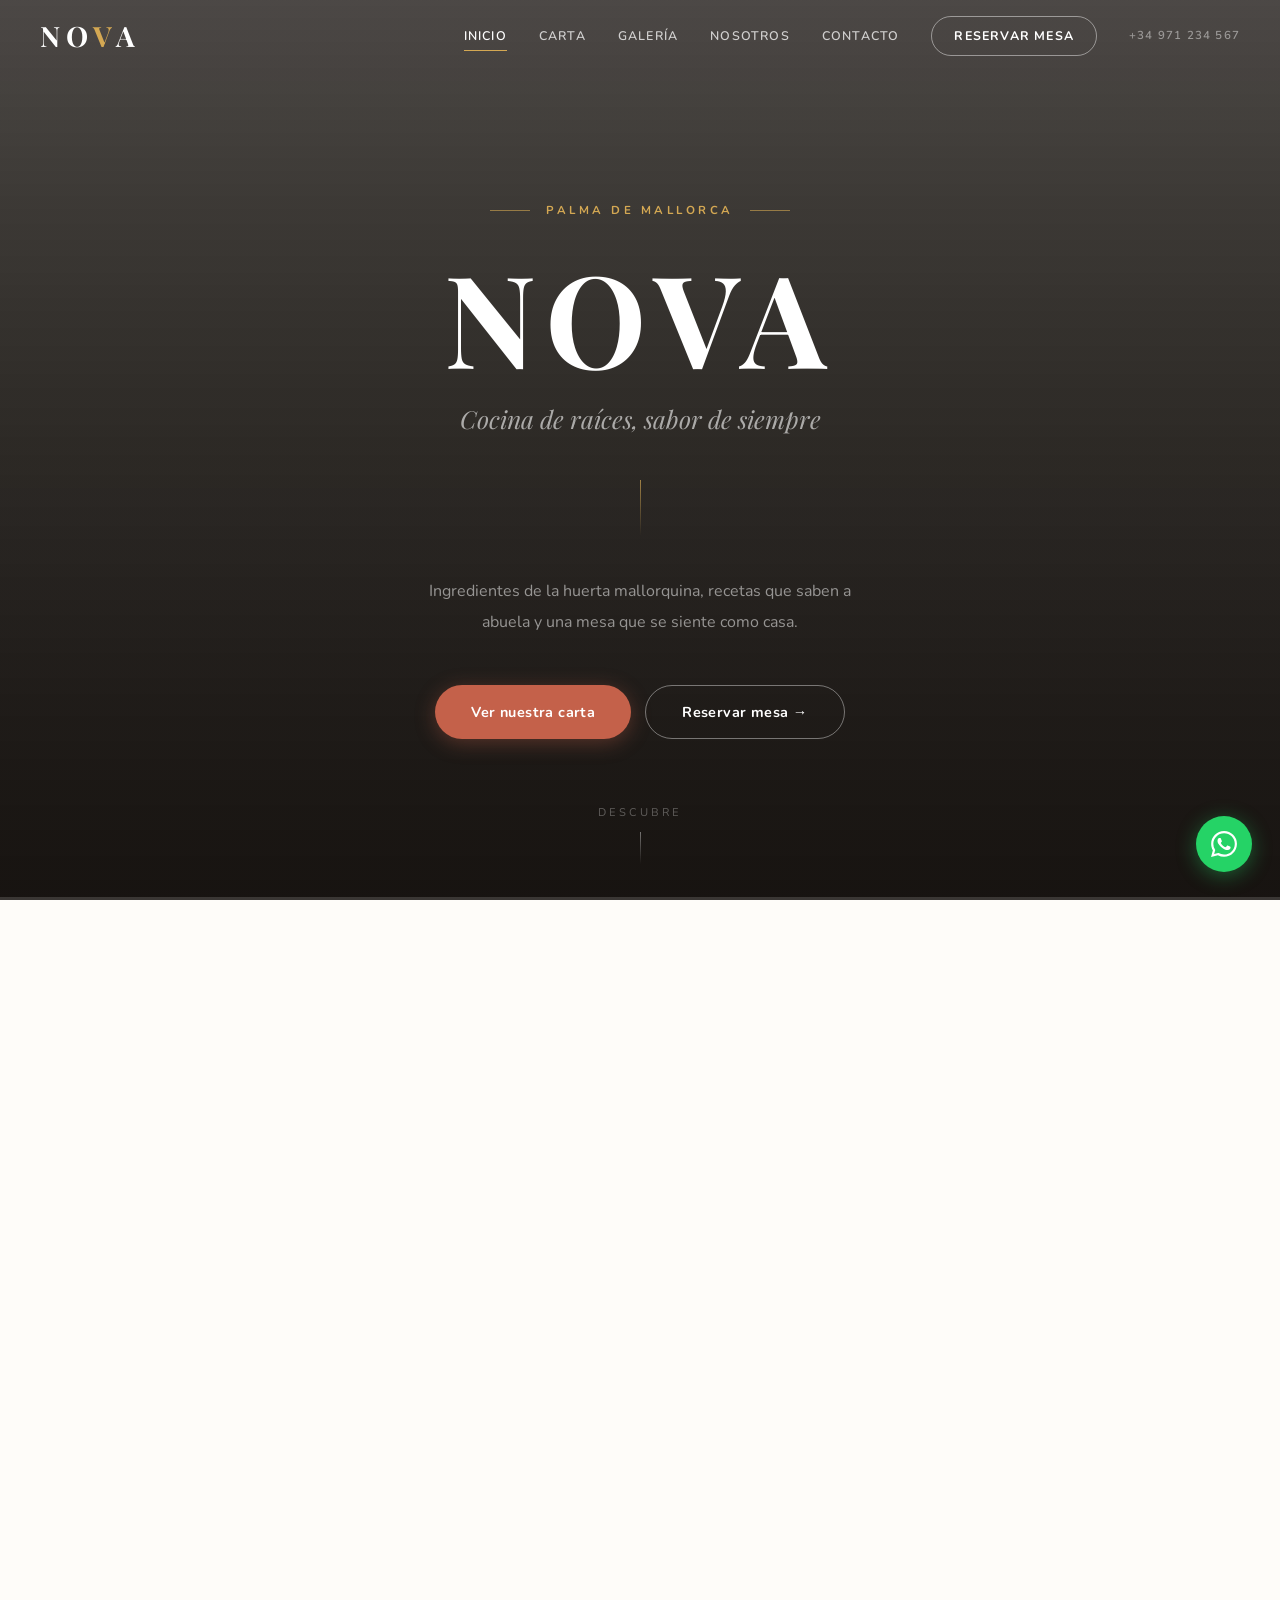
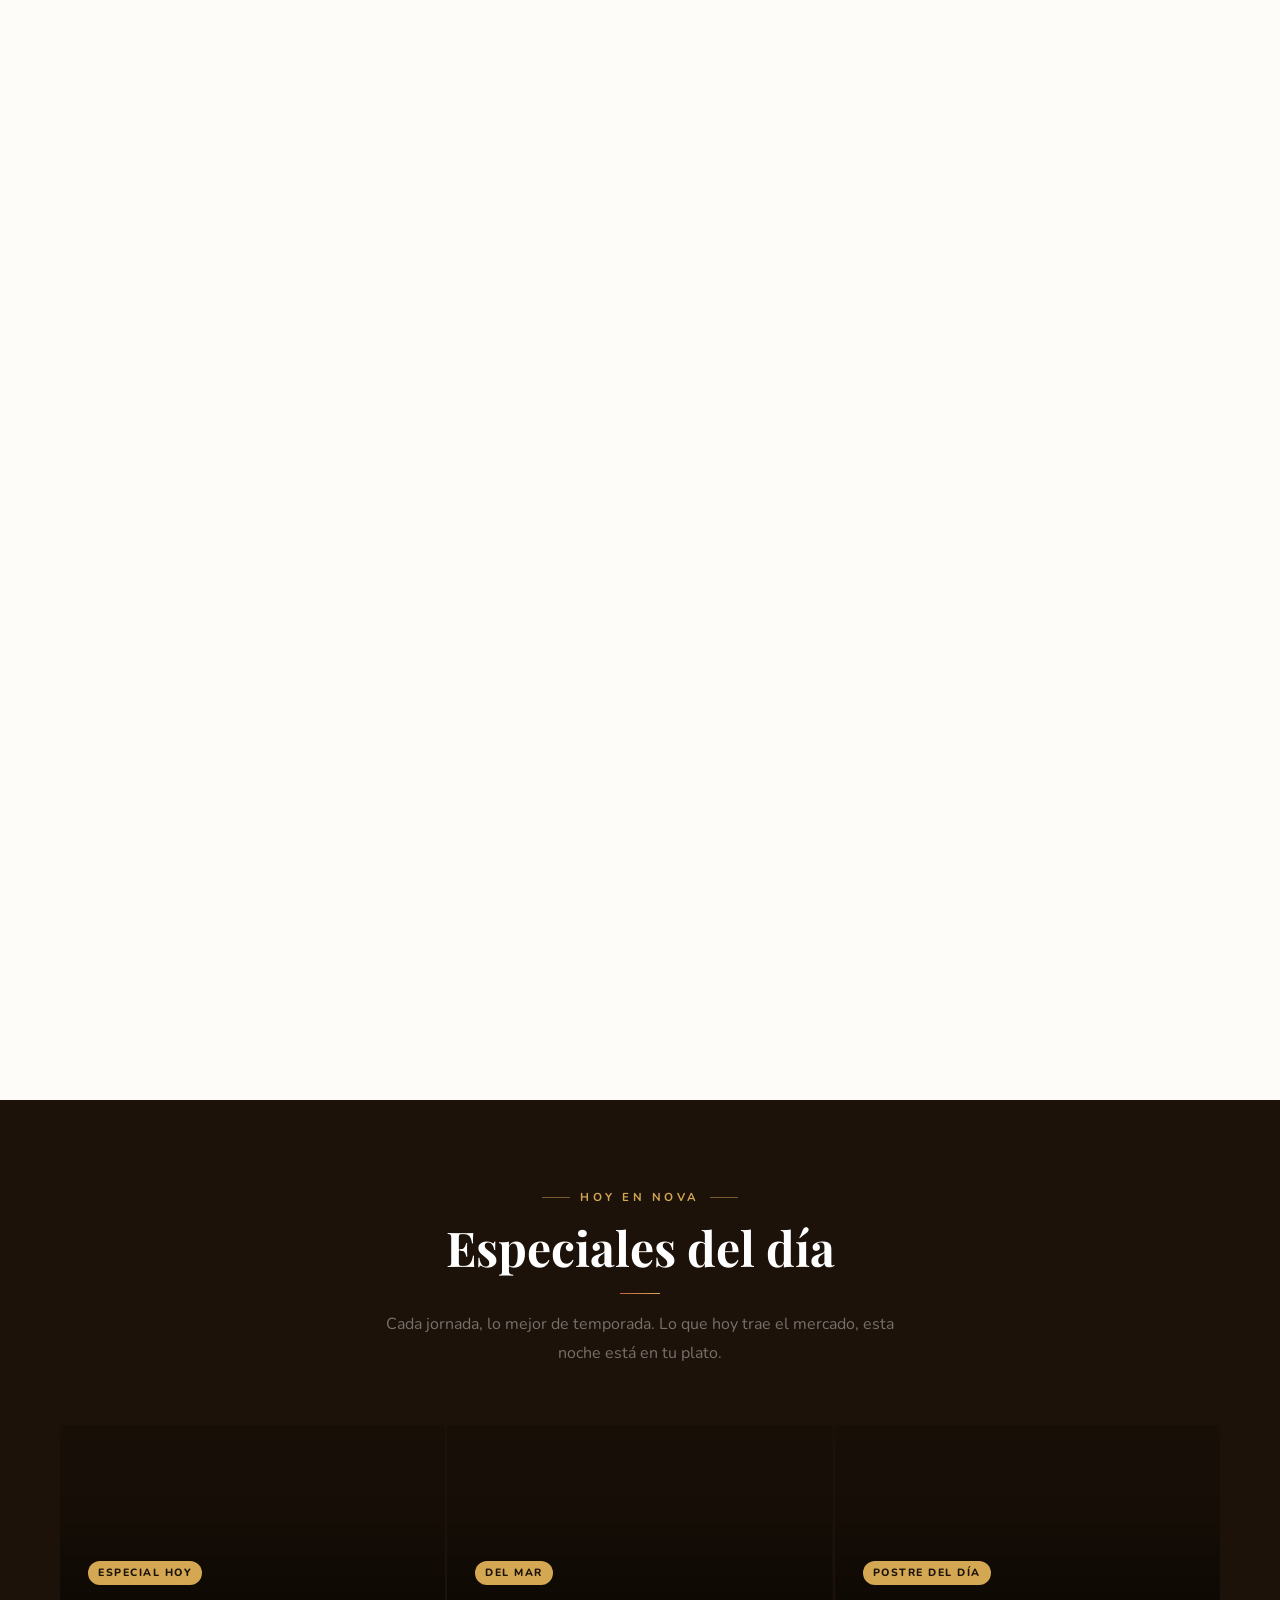
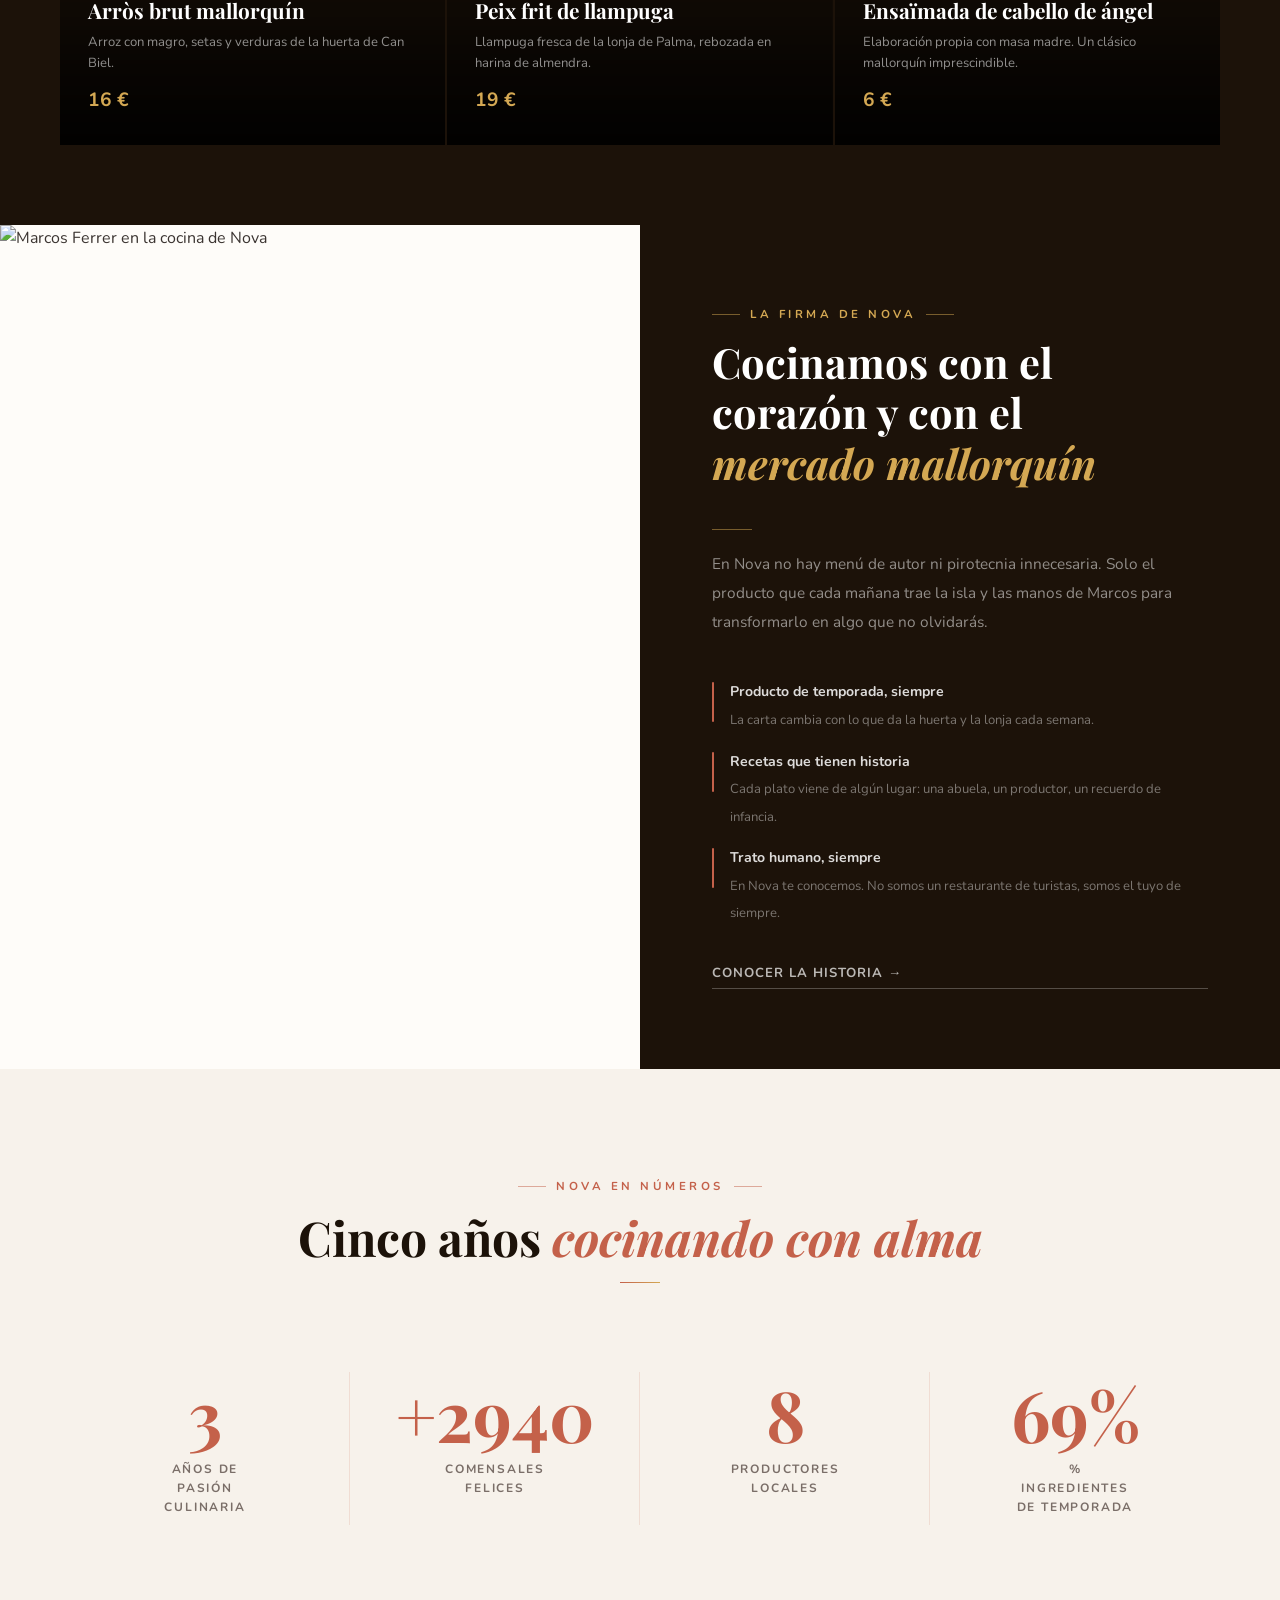
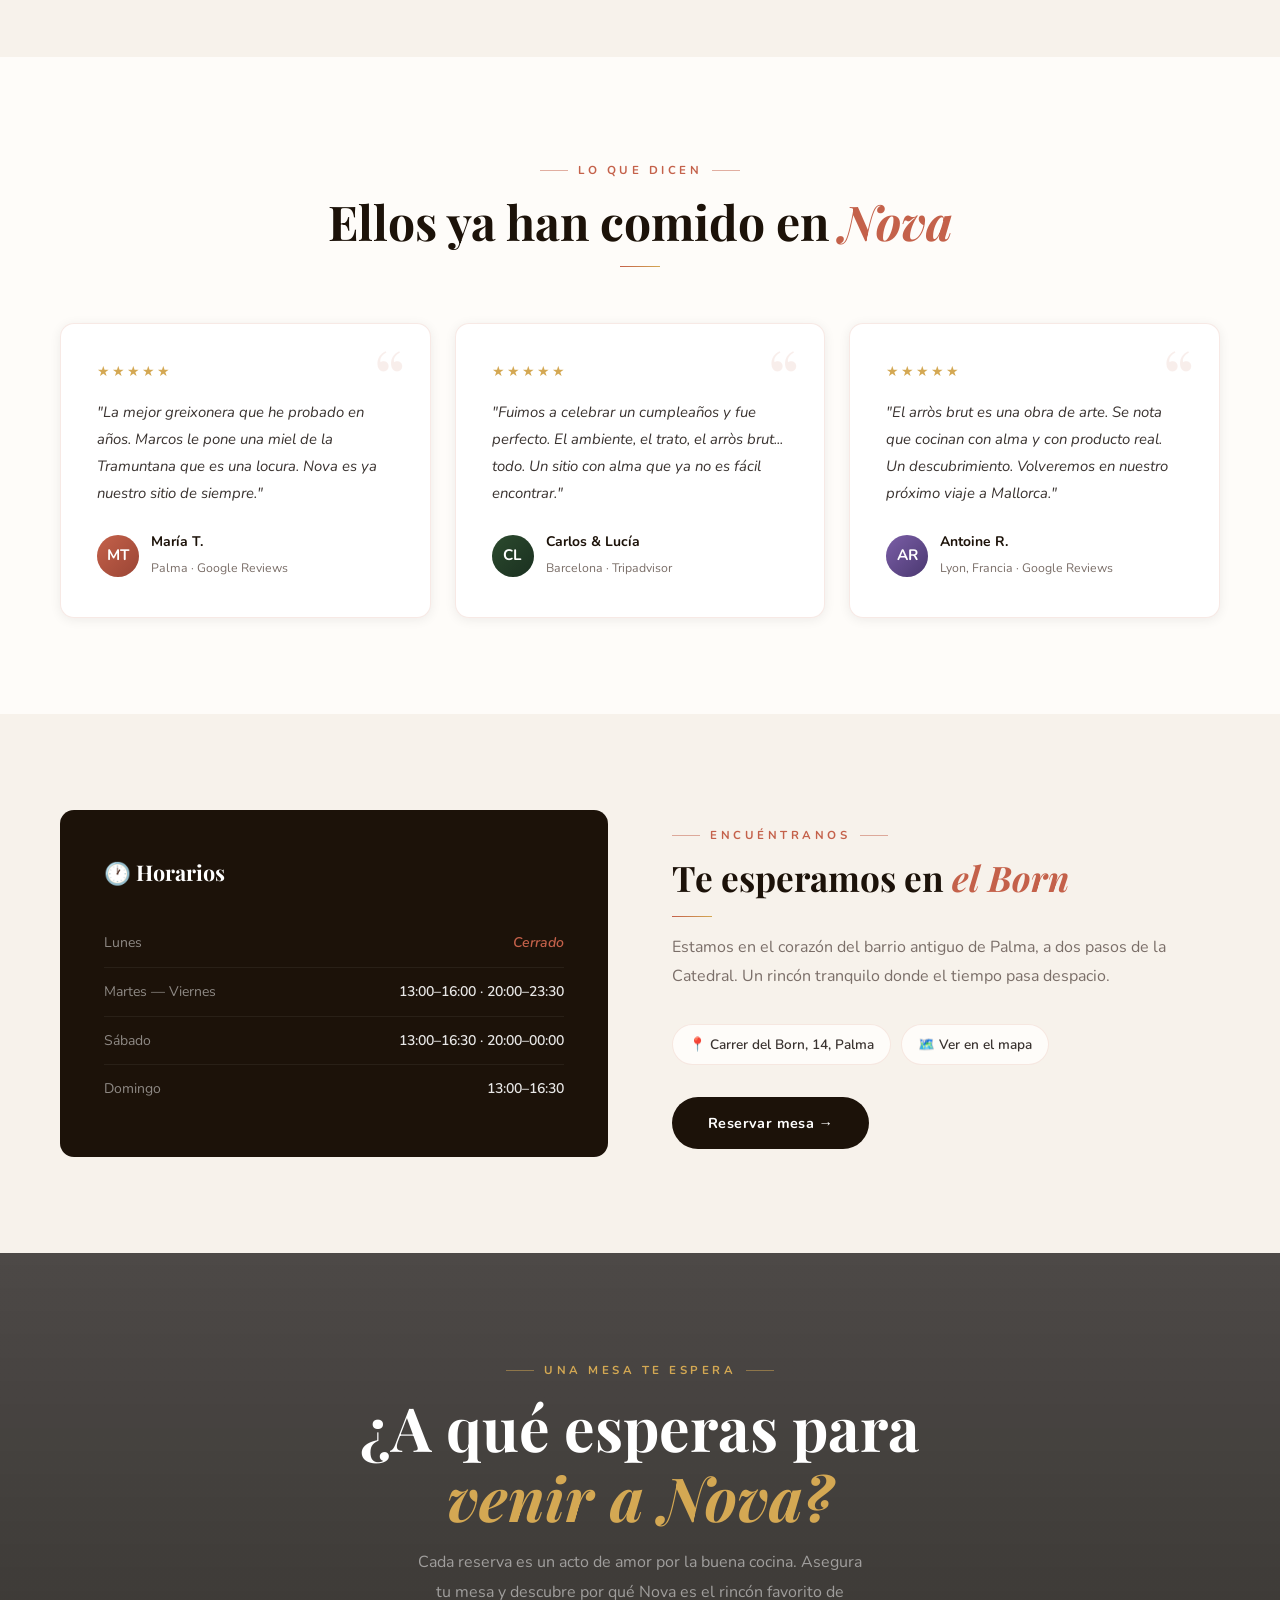
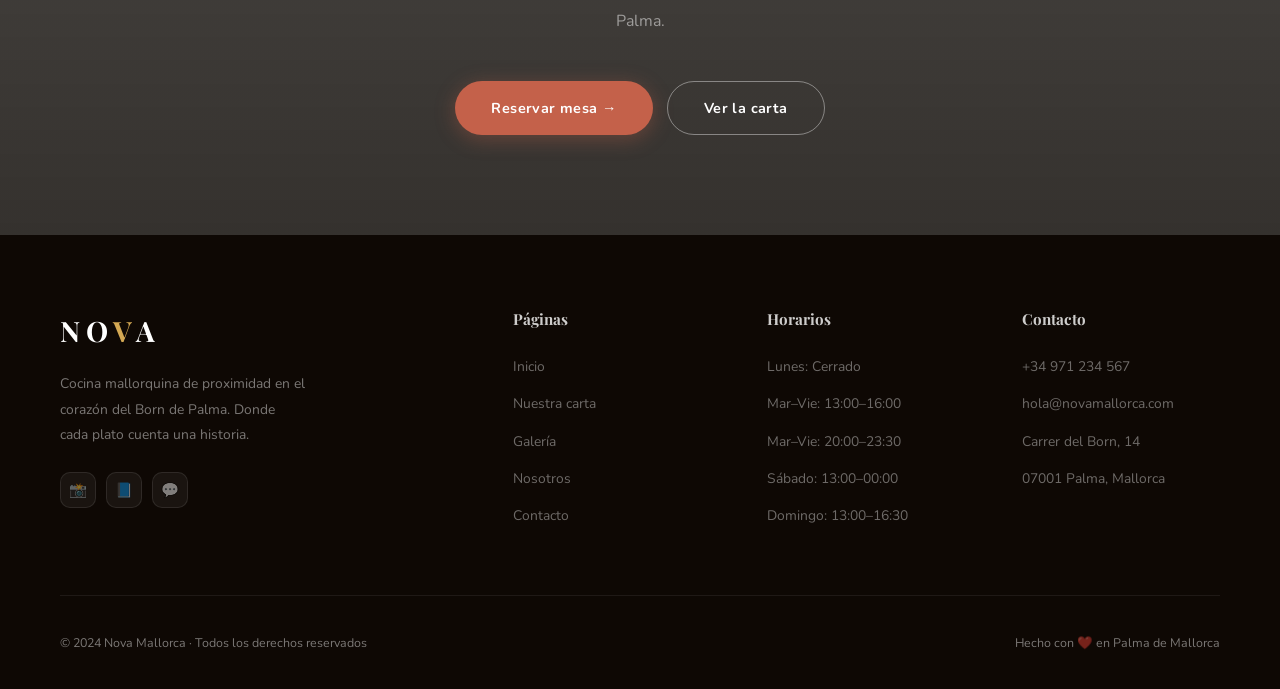
==== commit b4699372: "Fix logo text still showing FEVA instead of Nova Co-Authored-By: Claude Sonnet 5 <noreply@anthropic." ====
--- a/nova/index.html
+++ b/nova/index.html
@@ -313,7 +313,7 @@
 
 <!-- HEADER -->
 <header id="hdr">
-  <a href="index.html" class="logo">FE<b>V</b>A</a>
+  <a href="index.html" class="logo">NO<b>V</b>A</a>
   <nav>
     <a href="index.html" class="active">Inicio</a>
     <a href="carta.html">Carta</a>
@@ -582,7 +582,7 @@
 <footer>
   <div class="ft-grid">
     <div class="ft-brand">
-      <a href="index.html" class="logo">FE<b>V</b>A</a>
+      <a href="index.html" class="logo">NO<b>V</b>A</a>
       <p>Cocina mallorquina de proximidad en el corazón del Born de Palma. Donde cada plato cuenta una historia.</p>
       <div class="socials">
         <a href="https://instagram.com" target="_blank" class="soc" title="Instagram">📸</a>
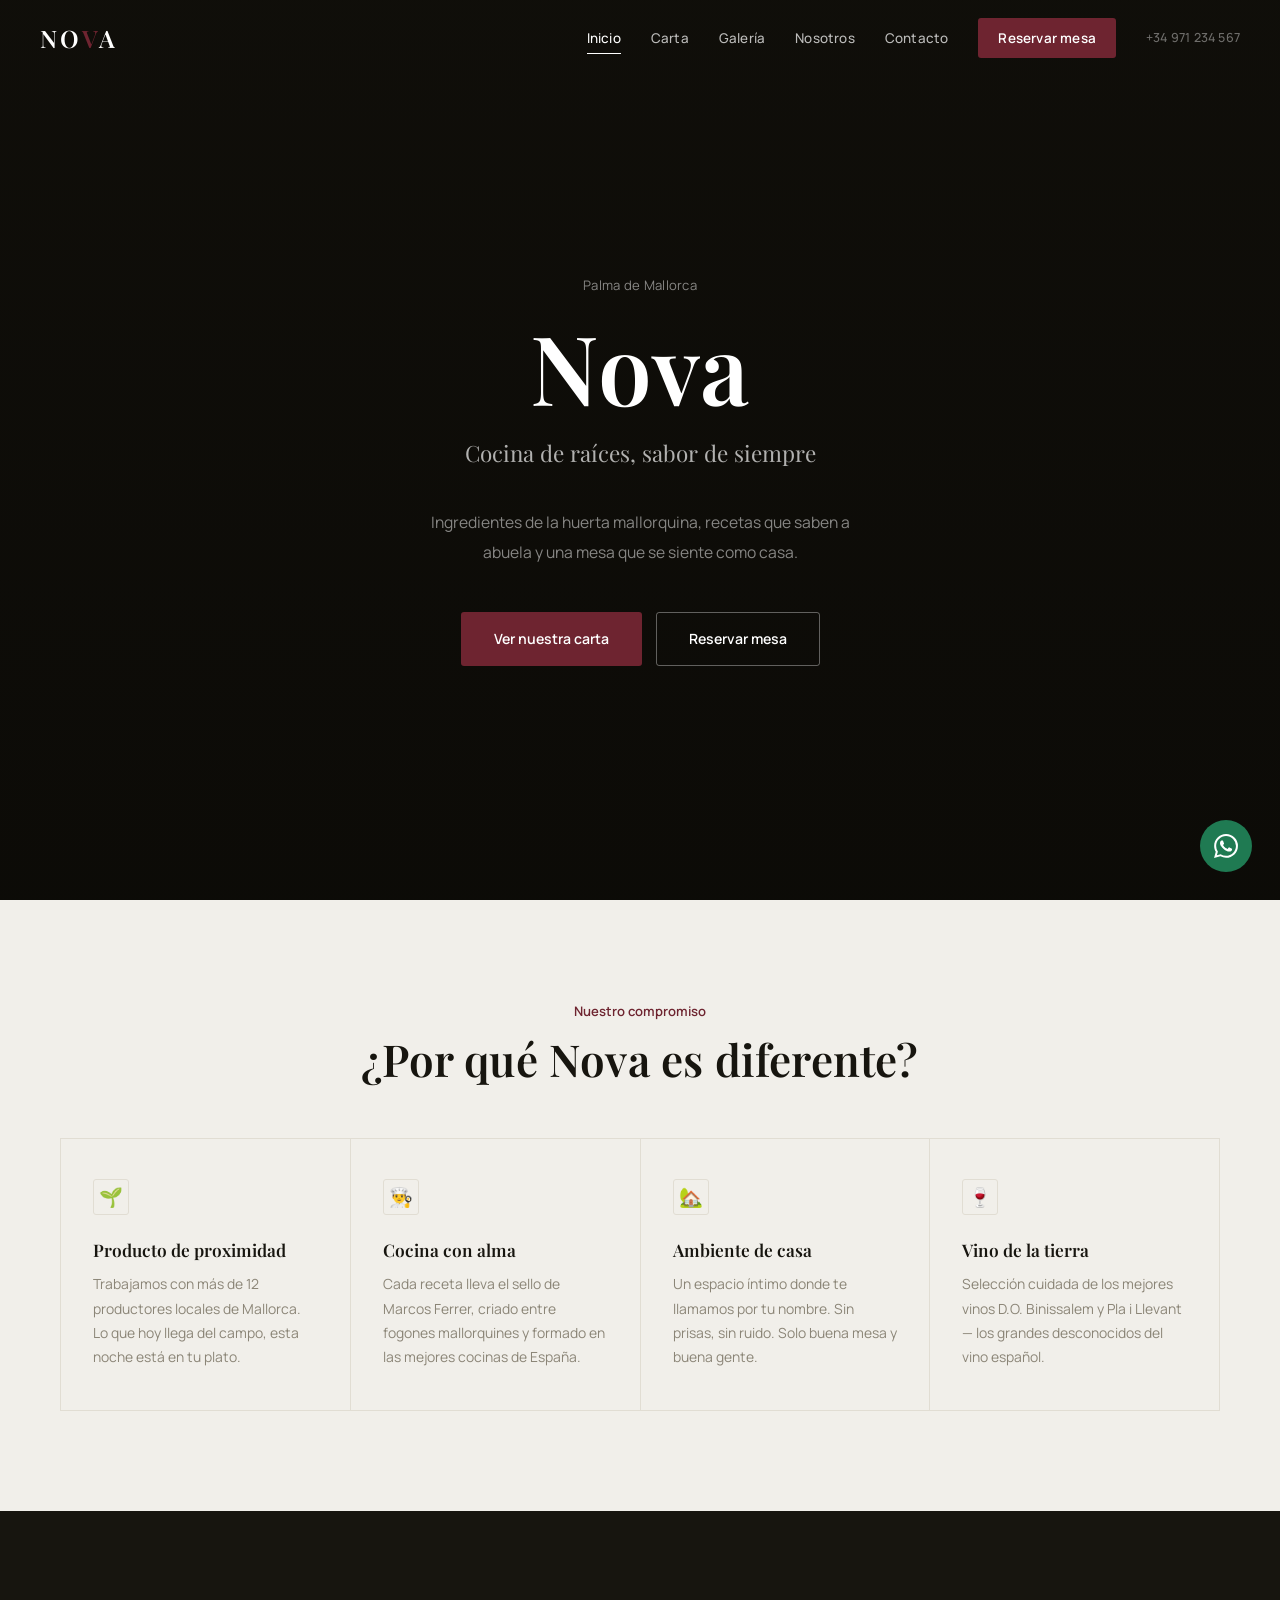
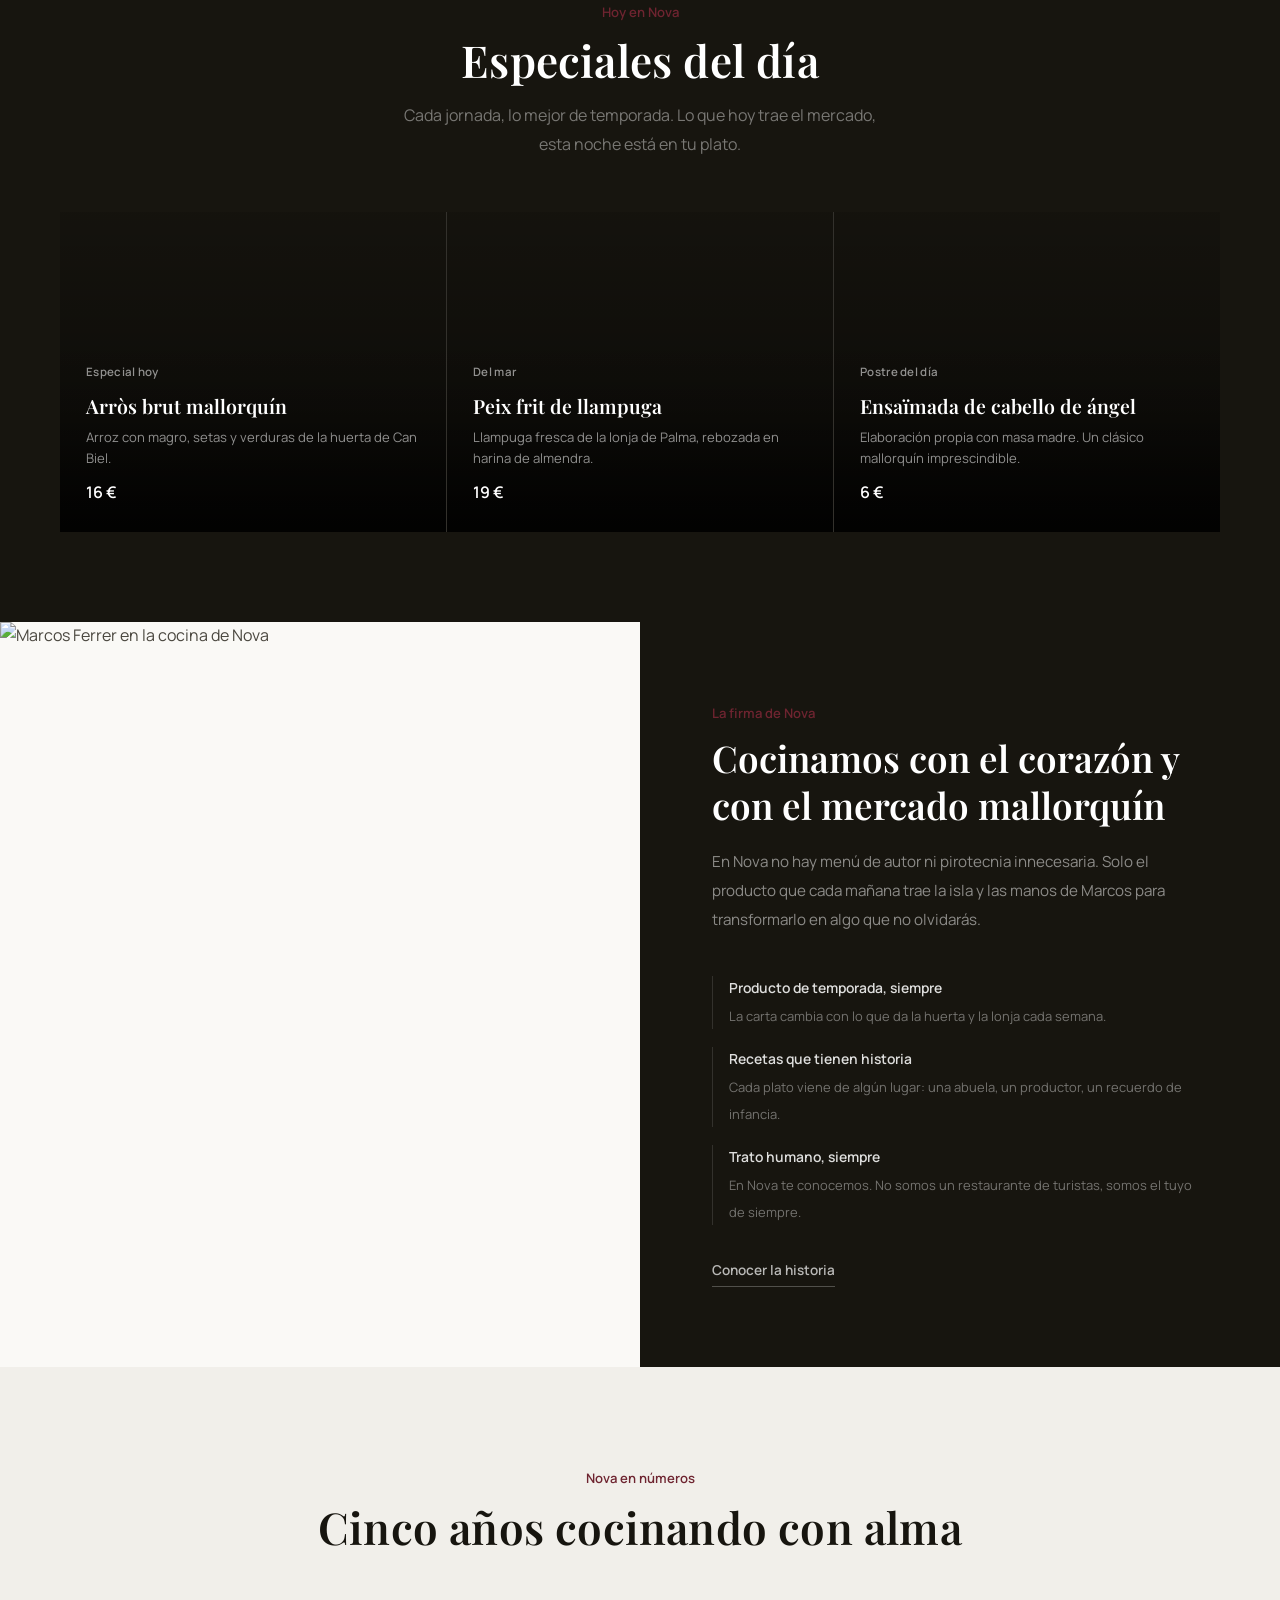
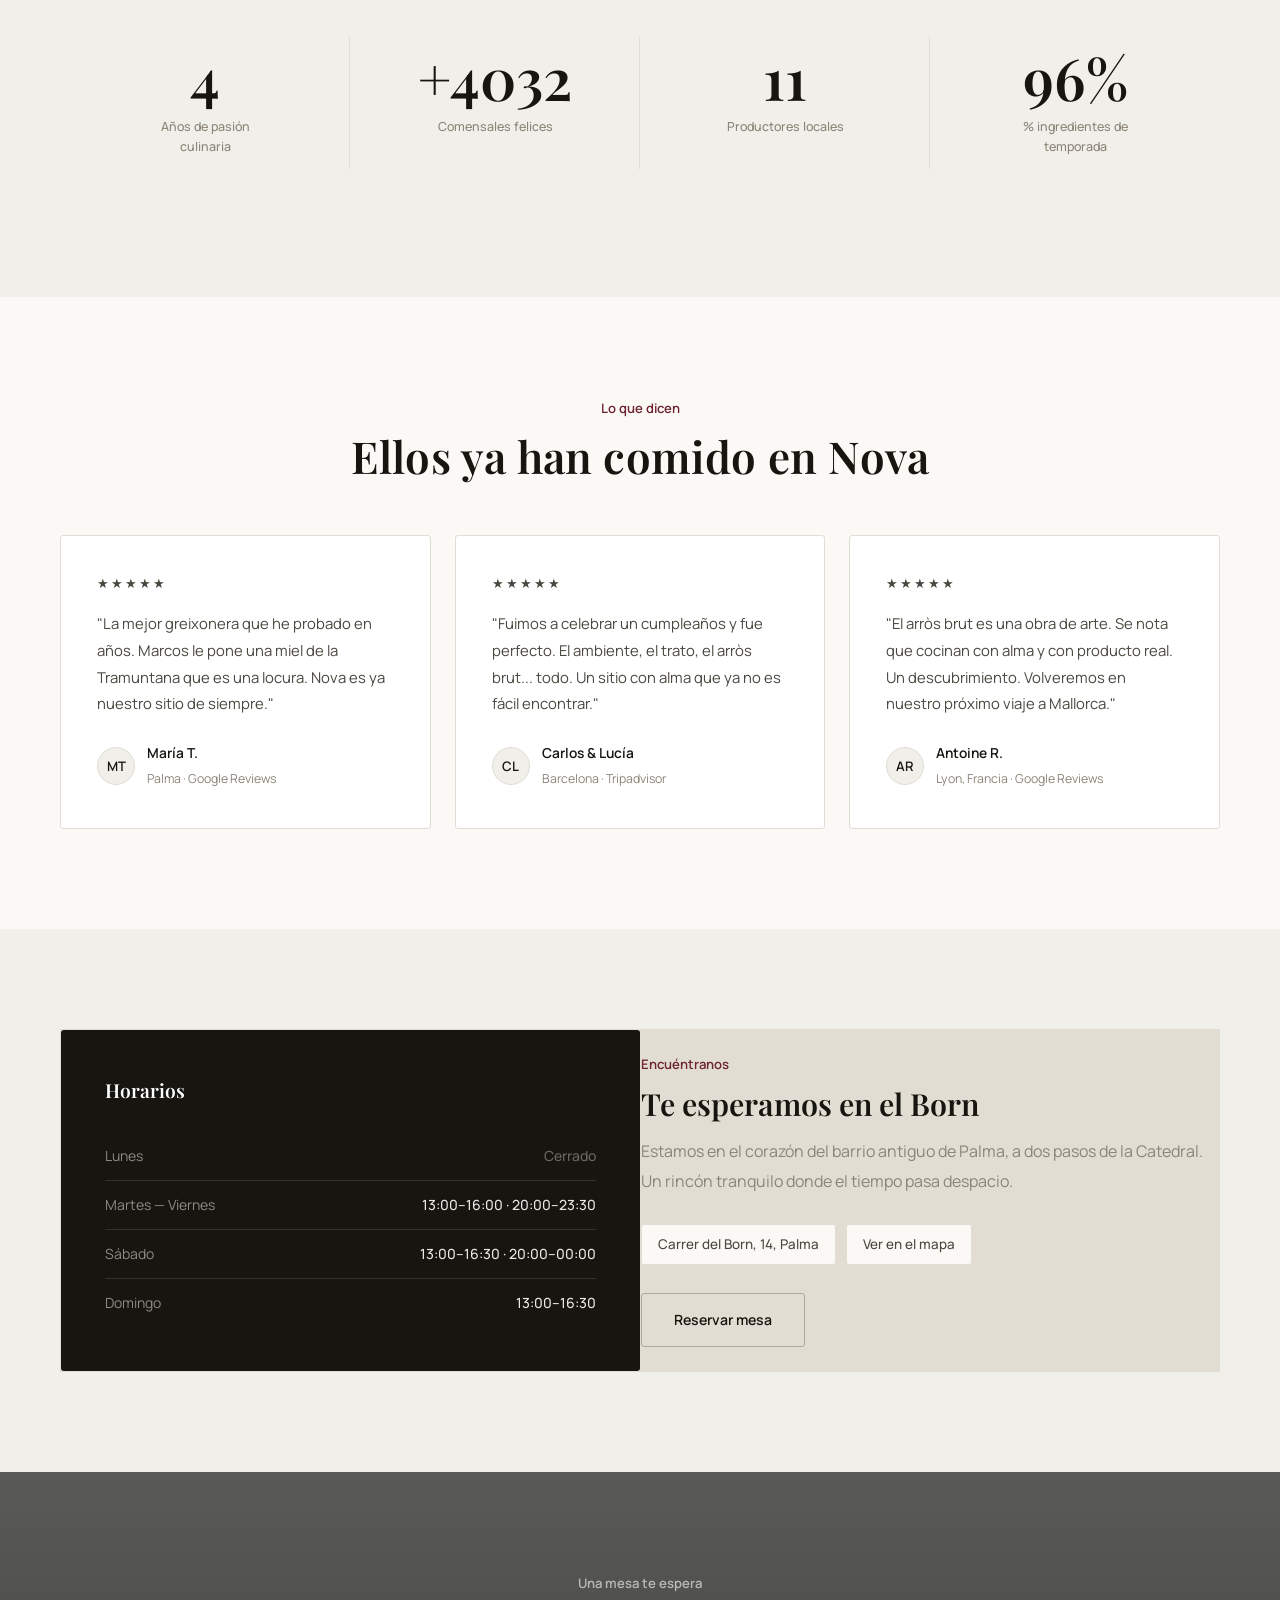
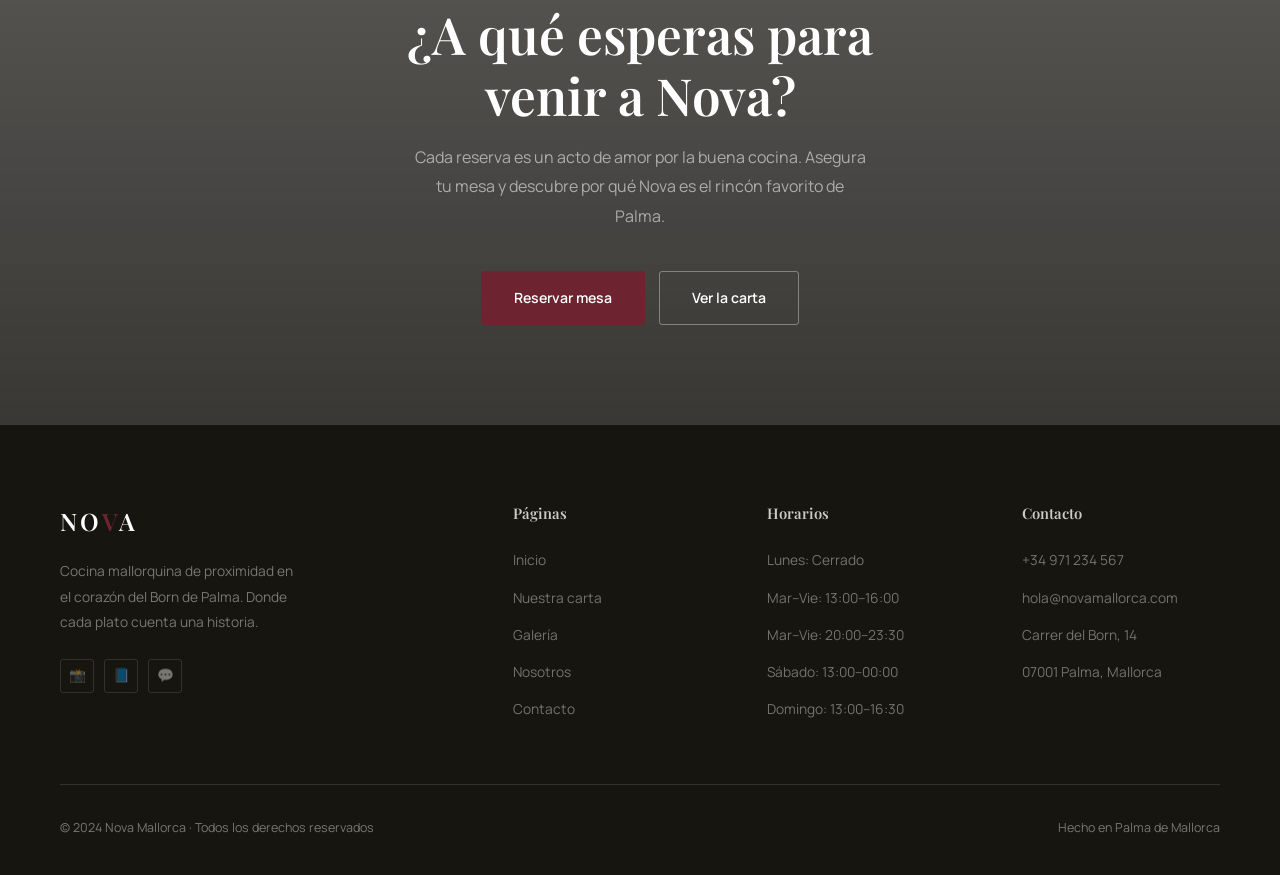
==== commit 40880049: "Redesign site with minimalist, professional look Replace the warm terracotta/cream template aestheti" ====
--- a/nova/index.html
+++ b/nova/index.html
@@ -7,305 +7,8 @@
   <meta name="description" content="Restaurante Nova en Palma, Mallorca. Cocina mediterránea de proximidad con alma local. Ingredientes de temporada, recetas de siempre.">
   <link rel="preconnect" href="https://fonts.googleapis.com">
   <link rel="preconnect" href="https://fonts.gstatic.com" crossorigin>
-  <link href="https://fonts.googleapis.com/css2?family=Playfair+Display:ital,wght@0,400;0,600;0,700;1,400;1,600&family=Nunito:wght@300;400;500;600;700&display=swap" rel="stylesheet">
-  <style>
-    :root {
-      --pr: #C4614A; --pr-d: #A34D3A;
-      --sec: #2C4A2E; --acc: #D4A853;
-      --dark: #1C1209; --cream: #F7F2EB; --light: #FEFCF9;
-      --txt: #3A3330; --txt-m: #7A6E68; --border: rgba(196,97,74,.14);
-      --ft: 'Playfair Display', Georgia, serif;
-      --fb: 'Nunito', sans-serif;
-      --sh-s: 0 2px 12px rgba(28,18,9,.07);
-      --sh-m: 0 6px 28px rgba(28,18,9,.11);
-      --r: 14px;
-      --ease: .3s cubic-bezier(.4,0,.2,1);
-      --mw: 1160px;
-    }
-    *, *::before, *::after { box-sizing: border-box; margin: 0; padding: 0; }
-    html { scroll-behavior: smooth; }
-    body { font-family: var(--fb); color: var(--txt); background: var(--light); line-height: 1.7; overflow-x: hidden; }
-    a { text-decoration: none; color: inherit; }
-    img { max-width: 100%; display: block; }
-
-    #prog { position: fixed; top: 0; left: 0; height: 2px; width: 0%; background: linear-gradient(90deg, var(--pr), var(--acc)); z-index: 9999; transition: width .1s; }
-
-    /* ── HEADER ── */
-    header { position: fixed; top: 0; left: 0; right: 0; z-index: 1000; padding: 0 40px; height: 72px; display: flex; align-items: center; justify-content: space-between; transition: var(--ease); }
-    header.scrolled { background: rgba(20,10,4,.96); backdrop-filter: blur(14px); box-shadow: 0 1px 30px rgba(0,0,0,.25); }
-    .logo { font-family: var(--ft); font-size: 1.75rem; font-weight: 700; color: #fff; letter-spacing: 6px; text-transform: uppercase; }
-    .logo b { color: var(--acc); }
-    nav { display: flex; align-items: center; gap: 32px; }
-    nav a { color: rgba(255,255,255,.75); font-size: .78rem; font-weight: 600; letter-spacing: 1.2px; text-transform: uppercase; transition: var(--ease); position: relative; }
-    nav a::after { content: ''; position: absolute; bottom: -4px; left: 0; width: 0; height: 1px; background: var(--acc); transition: var(--ease); }
-    nav a:hover, nav a.active { color: #fff; }
-    nav a:hover::after, nav a.active::after { width: 100%; }
-    .nav-cta { background: transparent !important; border: 1px solid rgba(255,255,255,.45); color: #fff !important; padding: 8px 22px; border-radius: 50px; font-weight: 700 !important; transition: var(--ease) !important; }
-    .nav-cta::after { display: none !important; }
-    .nav-cta:hover { background: rgba(255,255,255,.1) !important; border-color: rgba(255,255,255,.8) !important; }
-    .nav-phone { color: rgba(255,255,255,.45) !important; font-size: .72rem !important; }
-    .hamburger { display: none; flex-direction: column; gap: 5px; cursor: pointer; padding: 8px; background: none; border: none; }
-    .hamburger span { display: block; width: 24px; height: 1.5px; background: #fff; border-radius: 2px; transition: var(--ease); }
-    .hamburger.open span:nth-child(1) { transform: rotate(45deg) translate(5px,5px); }
-    .hamburger.open span:nth-child(2) { opacity: 0; }
-    .hamburger.open span:nth-child(3) { transform: rotate(-45deg) translate(5px,-5px); }
-    .mob-nav { display: none; position: fixed; top: 72px; left: 0; right: 0; background: rgba(20,10,4,.98); backdrop-filter: blur(16px); padding: 28px 40px; flex-direction: column; z-index: 999; border-top: 1px solid rgba(255,255,255,.07); }
-    .mob-nav.open { display: flex; }
-    .mob-nav a { color: rgba(255,255,255,.75); font-size: .95rem; font-weight: 500; padding: 14px 0; border-bottom: 1px solid rgba(255,255,255,.06); }
-
-    /* ── BUTTONS ── */
-    .btn { display: inline-flex; align-items: center; gap: 10px; padding: 14px 36px; border-radius: 50px; font-weight: 700; font-size: .9rem; letter-spacing: .4px; transition: var(--ease); cursor: pointer; border: none; font-family: var(--fb); }
-    .btn-pr { background: var(--pr); color: #fff; box-shadow: 0 4px 20px rgba(196,97,74,.35); }
-    .btn-pr:hover { background: var(--pr-d); transform: translateY(-2px); box-shadow: 0 8px 30px rgba(196,97,74,.45); }
-    .btn-out { background: transparent; color: #fff; border: 1px solid rgba(255,255,255,.4); }
-    .btn-out:hover { border-color: rgba(255,255,255,.8); background: rgba(255,255,255,.06); transform: translateY(-2px); }
-    .btn-dark { background: var(--dark); color: #fff; }
-    .btn-dark:hover { background: #2E1E10; transform: translateY(-2px); }
-
-    /* ── SCROLL VIDEO HERO ── */
-    .scroll-video-hero { height: 300vh; position: relative; padding: 0 !important; }
-    .scroll-video-sticky {
-      position: sticky; top: 0; height: 100vh; width: 100%; overflow: hidden;
-      background: linear-gradient(rgba(8,4,1,.5), rgba(8,4,1,.78)),
-        url('https://images.unsplash.com/photo-1414235077428-338989a2e8c0?w=1920&auto=format&fit=crop&q=80')
-        center/cover no-repeat;
-    }
-    .scroll-video-sticky video { position: absolute; top: 0; left: 0; width: 100%; height: 100%; object-fit: cover; }
-    .hero-overlay {
-      position: absolute; top: 0; left: 0; width: 100%; height: 100%;
-      display: flex; flex-direction: column; align-items: center; justify-content: center;
-      z-index: 2;
-      background: linear-gradient(rgba(8,4,1,.45), rgba(8,4,1,.72));
-      text-align: center;
-    }
-    /* ── WHY SCROLL OVERLAY ── */
-    .why-scroll-overlay {
-      position: absolute; top: 0; left: 0; width: 100%; height: 100%;
-      display: flex; flex-direction: column; align-items: center; justify-content: center;
-      z-index: 3;
-      background: linear-gradient(rgba(8,4,1,.78), rgba(8,4,1,.92));
-      opacity: 0; pointer-events: none;
-      padding: 80px 24px 24px;
-    }
-    .why-scroll-overlay.active { pointer-events: auto; }
-    .why-scroll-header { text-align: center; margin-bottom: 40px; opacity: 0; transform: translateY(22px); }
-    .why-scroll-header .sec-badge { color: var(--acc); }
-    .why-scroll-header .sec-badge::before, .why-scroll-header .sec-badge::after { background: var(--acc); }
-    .why-scroll-header h2 { font-family: var(--ft); font-size: clamp(2rem,4.5vw,3rem); color: #fff; line-height: 1.2; margin-bottom: 8px; }
-    .why-scroll-header h2 em { font-style: italic; color: var(--pr); }
-    .why-scroll-grid { display: grid; grid-template-columns: repeat(auto-fit, minmax(220px,1fr)); gap: 16px; max-width: var(--mw); width: 100%; }
-    .wsc { opacity: 0; transform: translateY(48px); will-change: opacity, transform; }
-    .scroll-progress-bar { position: absolute; bottom: 0; left: 0; width: 100%; height: 3px; background: rgba(255,255,255,.15); z-index: 4; }
-    .scroll-progress-fill { height: 100%; width: 0%; background: linear-gradient(90deg, var(--pr), var(--acc)); transition: width .05s linear; }
-    @media (max-width: 768px) {
-      .scroll-video-hero { height: 200vh !important; }
-      .scroll-video-sticky video { display: none; }
-      .why-scroll-overlay { padding: 44px 12px 8px; }
-      .why-scroll-header { margin-bottom: 12px; }
-      .why-scroll-header h2 { font-size: 1.25rem; margin-bottom: 2px; }
-      .why-scroll-grid { grid-template-columns: 1fr 1fr; gap: 8px; }
-      .why-card { padding: 14px 12px; }
-      .why-icon { width: 32px; height: 32px; font-size: .9rem; margin-bottom: 7px; border-radius: 8px; }
-      .why-card h3 { font-size: .82rem; margin-bottom: 3px; line-height: 1.25; }
-      .why-card p { font-size: .72rem; line-height: 1.4; }
-    }
-    @media (prefers-reduced-motion: reduce) { .scroll-video-hero { height: 100vh !important; } }
-
-    /* ── HERO CONTENT ── */
-    .hero-content { position: relative; z-index: 1; max-width: 780px; padding: 130px 24px 90px; animation: fadeUp 1.1s ease both; }
-    .hero-orn { display: flex; align-items: center; justify-content: center; gap: 16px; margin-bottom: 32px; }
-    .hero-orn span { display: block; width: 40px; height: 1px; background: rgba(212,168,83,.6); }
-    .hero-orn small { color: var(--acc); font-size: .72rem; font-weight: 700; letter-spacing: 3.5px; text-transform: uppercase; }
-    .hero-content h1 { font-family: var(--ft); font-size: clamp(4rem,10vw,8rem); font-weight: 700; color: #fff; line-height: 1; margin-bottom: 18px; letter-spacing: 10px; }
-    .hero-tag { font-family: var(--ft); font-style: italic; font-size: clamp(1.1rem,2.5vw,1.55rem); color: rgba(255,255,255,.6); margin-bottom: 40px; font-weight: 400; }
-    .hero-line { width: 1px; height: 56px; background: linear-gradient(to bottom, rgba(212,168,83,.7), transparent); margin: 0 auto 40px; }
-    .hero-desc { font-size: 1rem; color: rgba(255,255,255,.52); max-width: 440px; margin: 0 auto 48px; line-height: 1.9; }
-    .hero-btns { display: flex; gap: 14px; justify-content: center; flex-wrap: wrap; }
-    .scroll-hint { position: absolute; bottom: 36px; left: 50%; transform: translateX(-50%); color: rgba(255,255,255,.3); font-size: .7rem; letter-spacing: 3px; text-transform: uppercase; display: flex; flex-direction: column; align-items: center; gap: 10px; animation: bounce 2.2s infinite; }
-    .scroll-hint::after { content: ''; display: block; width: 1px; height: 32px; background: linear-gradient(to bottom, rgba(255,255,255,.4), transparent); }
-
-    /* ── SHARED ── */
-    section { padding: 96px 24px; }
-    .cnt { max-width: var(--mw); margin: 0 auto; }
-    .sec-badge { display: inline-flex; align-items: center; gap: 10px; color: var(--pr); font-size: .72rem; font-weight: 700; letter-spacing: 3.5px; text-transform: uppercase; margin-bottom: 12px; }
-    .sec-badge::before, .sec-badge::after { content: ''; display: block; width: 28px; height: 1px; background: var(--pr); opacity: .5; }
-    .sec-title { font-family: var(--ft); font-size: clamp(2rem,4.5vw,3rem); color: var(--dark); line-height: 1.2; margin-bottom: 16px; }
-    .sec-title em { font-style: italic; color: var(--pr); }
-    .sec-sub { font-size: 1rem; color: var(--txt-m); max-width: 520px; line-height: 1.85; }
-    .sec-hd { margin-bottom: 56px; }
-    .sec-hd.c { text-align: center; }
-    .sec-hd.c .sec-sub { margin: 0 auto; }
-    .divider { width: 40px; height: 1px; background: linear-gradient(90deg, var(--pr), var(--acc)); margin: 16px 0; }
-    .divider.c { margin: 16px auto; }
-
-    /* ── SPECIALS ── */
-    .specials { background: var(--dark); padding: 80px 24px; }
-    .specials .sec-badge { color: var(--acc); }
-    .specials .sec-badge::before, .specials .sec-badge::after { background: var(--acc); }
-    .specials .sec-title { color: #fff; }
-    .specials .sec-sub { color: rgba(255,255,255,.4); }
-    .spec-grid { display: grid; grid-template-columns: repeat(auto-fit, minmax(300px, 1fr)); gap: 2px; margin-top: 48px; }
-    .spec-card { position: relative; overflow: hidden; cursor: default; }
-    .spec-card:hover .spec-img { transform: scale(1.04); }
-    .spec-img {
-      height: 320px;
-      background-size: cover; background-position: center;
-      transition: transform .6s ease;
-      display: flex; align-items: flex-end;
-    }
-    .spec-overlay { width: 100%; padding: 28px; background: linear-gradient(to top, rgba(0,0,0,.82) 0%, rgba(0,0,0,.2) 60%, transparent 100%); }
-    .spec-label { display: inline-block; background: var(--acc); color: var(--dark); font-size: .66rem; font-weight: 800; letter-spacing: 1.5px; text-transform: uppercase; padding: 3px 10px; border-radius: 50px; margin-bottom: 8px; }
-    .spec-overlay h3 { font-family: var(--ft); font-size: 1.3rem; color: #fff; margin-bottom: 4px; }
-    .spec-overlay p { font-size: .82rem; color: rgba(255,255,255,.55); line-height: 1.6; margin-bottom: 10px; }
-    .spec-price { font-size: 1.2rem; font-weight: 700; color: var(--acc); }
-
-    /* ── WHY US ── */
-    .why { background: var(--cream); }
-    .why-grid { display: grid; grid-template-columns: repeat(auto-fit, minmax(240px, 1fr)); gap: 24px; }
-    .why-card { background: var(--light); border-radius: var(--r); padding: 36px 28px; box-shadow: var(--sh-s); border: 1px solid var(--border); transition: var(--ease); }
-    .why-card:hover { transform: translateY(-5px); box-shadow: var(--sh-m); border-color: rgba(196,97,74,.26); }
-    .why-icon { width: 52px; height: 52px; background: linear-gradient(135deg, var(--pr), var(--pr-d)); border-radius: 14px; display: flex; align-items: center; justify-content: center; font-size: 1.4rem; margin-bottom: 20px; }
-    .why-card h3 { font-family: var(--ft); font-size: 1.12rem; color: var(--dark); margin-bottom: 8px; }
-    .why-card p { font-size: .87rem; color: var(--txt-m); line-height: 1.75; }
-
-
-    /* ── SIGNATURE SPLIT ── */
-    .signature { padding: 0; background: var(--light); }
-    .sig-wrap { display: grid; grid-template-columns: 1fr 1fr; min-height: 620px; }
-    .sig-photo { overflow: hidden; position: relative; }
-    .sig-photo img { width: 100%; height: 100%; object-fit: cover; object-position: center; display: block; transition: transform .8s ease; }
-    .sig-photo:hover img { transform: scale(1.03); }
-    .sig-text { padding: 80px 72px; display: flex; flex-direction: column; justify-content: center; background: var(--dark); }
-    .sig-text .sec-badge { color: var(--acc); }
-    .sig-text .sec-badge::before, .sig-text .sec-badge::after { background: var(--acc); }
-    .sig-text h2 { font-family: var(--ft); font-size: clamp(1.8rem,3.5vw,2.6rem); color: #fff; line-height: 1.22; margin-bottom: 20px; }
-    .sig-text h2 em { font-style: italic; color: var(--acc); }
-    .sig-divider { width: 40px; height: 1px; background: rgba(212,168,83,.5); margin: 20px 0; }
-    .sig-text p { font-size: .96rem; color: rgba(255,255,255,.52); line-height: 1.88; margin-bottom: 16px; }
-    .sig-features { display: flex; flex-direction: column; gap: 16px; margin: 28px 0 36px; }
-    .sig-feat { display: flex; gap: 16px; align-items: flex-start; }
-    .sig-feat-line { width: 2px; height: 40px; background: var(--pr); border-radius: 2px; flex-shrink: 0; margin-top: 2px; }
-    .sig-feat-body strong { display: block; font-size: .88rem; color: rgba(255,255,255,.85); font-weight: 700; margin-bottom: 2px; }
-    .sig-feat-body span { font-size: .82rem; color: rgba(255,255,255,.42); }
-    .btn-ghost { display: inline-flex; align-items: center; gap: 10px; color: rgba(255,255,255,.7); font-size: .82rem; font-weight: 700; letter-spacing: 1px; text-transform: uppercase; transition: var(--ease); border-bottom: 1px solid rgba(255,255,255,.25); padding-bottom: 4px; }
-    .btn-ghost:hover { color: var(--acc); border-color: var(--acc); gap: 16px; }
-
-    /* ── STATS (elegant, cream bg) ── */
-    .stats { background: var(--cream); padding: 100px 24px; }
-    .stats-inner { display: grid; grid-template-columns: repeat(4,1fr); max-width: var(--mw); margin: 0 auto; }
-    .stat { text-align: center; padding: 40px 32px; position: relative; }
-    .stat:not(:last-child)::after { content: ''; position: absolute; right: 0; top: 15%; height: 70%; width: 1px; background: var(--border); }
-    .stat-num { font-family: var(--ft); font-size: clamp(3.2rem,5.5vw,5rem); font-weight: 700; color: var(--pr); line-height: 1; display: block; margin-bottom: 10px; }
-    .stat-lbl { font-size: .75rem; color: var(--txt-m); font-weight: 700; text-transform: uppercase; letter-spacing: 1.8px; line-height: 1.6; max-width: 120px; margin: 0 auto; }
-
-    /* ── TESTIMONIALS ── */
-    .tests { background: var(--light); }
-    .tests-grid { display: grid; grid-template-columns: repeat(auto-fit, minmax(280px,1fr)); gap: 24px; }
-    .test-card { background: #fff; border-radius: var(--r); padding: 36px; box-shadow: var(--sh-s); border: 1px solid var(--border); position: relative; transition: var(--ease); }
-    .test-card:hover { transform: translateY(-4px); box-shadow: var(--sh-m); }
-    .test-card::before { content: '\201C'; position: absolute; top: 12px; right: 24px; font-family: var(--ft); font-size: 5rem; color: var(--pr); opacity: .1; line-height: 1; }
-    .stars { color: var(--acc); font-size: .85rem; letter-spacing: 2px; margin-bottom: 16px; }
-    .test-txt { font-size: .93rem; color: var(--txt); line-height: 1.8; font-style: italic; margin-bottom: 24px; }
-    .test-author { display: flex; align-items: center; gap: 12px; }
-    .av { width: 42px; height: 42px; border-radius: 50%; display: flex; align-items: center; justify-content: center; font-size: .95rem; font-weight: 700; color: #fff; flex-shrink: 0; }
-    .av1 { background: linear-gradient(135deg, var(--pr), #9A4535); }
-    .av2 { background: linear-gradient(135deg, var(--sec), #1A3020); }
-    .av3 { background: linear-gradient(135deg, #7B5EA7, #4A3870); }
-    .av-name { display: block; font-size: .87rem; font-weight: 700; color: var(--dark); }
-    .av-src { font-size: .77rem; color: var(--txt-m); }
-
-    /* ── HORARIOS ── */
-    .horarios { background: var(--cream); }
-    .hor-grid { display: grid; grid-template-columns: 1fr 1fr; gap: 64px; align-items: center; }
-    .hor-box { background: var(--dark); border-radius: var(--r); padding: 44px; }
-    .hor-box h3 { font-family: var(--ft); font-size: 1.35rem; color: #fff; margin-bottom: 28px; }
-    .sch-row { display: flex; justify-content: space-between; padding: 12px 0; border-bottom: 1px solid rgba(255,255,255,.06); }
-    .sch-row:last-child { border: none; }
-    .sch-day { font-size: .875rem; color: rgba(255,255,255,.5); }
-    .sch-time { font-size: .875rem; color: rgba(255,255,255,.9); font-weight: 600; text-align: right; }
-    .sch-time.closed { color: var(--pr); font-style: italic; }
-    .hor-info h3 { font-family: var(--ft); font-size: 2.2rem; color: var(--dark); margin-bottom: 14px; line-height: 1.2; }
-    .hor-info h3 em { font-style: italic; color: var(--pr); }
-    .hor-info p { color: var(--txt-m); line-height: 1.85; margin-bottom: 32px; }
-    .chips { display: flex; flex-wrap: wrap; gap: 10px; margin-bottom: 32px; }
-    .chip { display: inline-flex; align-items: center; gap: 7px; background: var(--light); border: 1px solid var(--border); border-radius: 50px; padding: 8px 16px; font-size: .85rem; font-weight: 600; color: var(--txt); transition: var(--ease); }
-    .chip:hover { background: var(--pr); color: #fff; border-color: var(--pr); }
-
-    /* ── CTA FINAL ── */
-    .cta-final {
-      padding: 0;
-      position: relative;
-      overflow: hidden;
-      min-height: 520px;
-      display: flex; align-items: center; justify-content: center; text-align: center;
-      background:
-        linear-gradient(rgba(8,4,1,.72), rgba(8,4,1,.82)),
-        url('https://images.unsplash.com/photo-1559339352-11d035aa65de?w=1600&auto=format&fit=crop&q=80')
-        center/cover no-repeat;
-    }
-    .cta-final-cnt { position: relative; z-index: 1; padding: 100px 24px; max-width: 680px; margin: 0 auto; }
-    .cta-final .sec-badge { color: var(--acc); }
-    .cta-final .sec-badge::before, .cta-final .sec-badge::after { background: var(--acc); }
-    .cta-final h2 { font-family: var(--ft); font-size: clamp(2.2rem,5vw,3.8rem); color: #fff; margin-bottom: 16px; line-height: 1.15; }
-    .cta-final h2 em { font-style: italic; color: var(--acc); }
-    .cta-final p { font-size: 1rem; color: rgba(255,255,255,.5); max-width: 460px; margin: 0 auto 44px; line-height: 1.85; }
-    .cta-btns { display: flex; gap: 14px; justify-content: center; flex-wrap: wrap; }
-
-    /* ── FOOTER ── */
-    footer { background: #0E0804; color: rgba(255,255,255,.45); padding: 72px 24px 36px; }
-    .ft-grid { max-width: var(--mw); margin: 0 auto; display: grid; grid-template-columns: 2fr 1fr 1fr 1fr; gap: 56px; padding-bottom: 56px; border-bottom: 1px solid rgba(255,255,255,.07); margin-bottom: 36px; }
-    .ft-brand .logo { margin-bottom: 16px; display: block; }
-    .ft-brand p { font-size: .865rem; line-height: 1.85; max-width: 245px; margin-bottom: 24px; }
-    .socials { display: flex; gap: 10px; }
-    .soc { width: 36px; height: 36px; border-radius: 10px; background: rgba(255,255,255,.05); border: 1px solid rgba(255,255,255,.09); display: flex; align-items: center; justify-content: center; font-size: .9rem; transition: var(--ease); }
-    .soc:hover { background: var(--pr); border-color: var(--pr); transform: translateY(-2px); }
-    .ft-col h4 { font-family: var(--ft); font-size: .95rem; color: rgba(255,255,255,.8); margin-bottom: 20px; }
-    .ft-col ul { list-style: none; }
-    .ft-col li { margin-bottom: 10px; }
-    .ft-col li a { font-size: .865rem; color: rgba(255,255,255,.4); transition: var(--ease); }
-    .ft-col li a:hover { color: var(--acc); }
-    .ft-bot { max-width: var(--mw); margin: 0 auto; display: flex; justify-content: space-between; font-size: .78rem; flex-wrap: wrap; gap: 10px; }
-
-    /* ── FLOATING WHATSAPP ── */
-    .wa-float { position: fixed; bottom: 28px; right: 28px; z-index: 998; display: flex; flex-direction: column; align-items: flex-end; gap: 10px; }
-    .wa-bubble { background: #fff; color: var(--txt); padding: 10px 16px; border-radius: 12px 12px 0 12px; font-size: .83rem; font-weight: 700; box-shadow: var(--sh-m); opacity: 0; transform: translateY(6px) scale(.95); transition: var(--ease); white-space: nowrap; }
-    .wa-float:hover .wa-bubble { opacity: 1; transform: translateY(0) scale(1); }
-    .wa-btn { width: 56px; height: 56px; background: #25D366; border-radius: 50%; display: flex; align-items: center; justify-content: center; box-shadow: 0 4px 20px rgba(37,211,102,.38); transition: var(--ease); animation: pwa 2.6s infinite; }
-    .wa-btn:hover { transform: scale(1.1); }
-    .wa-btn svg { fill: #fff; }
-
-    /* ── ANIMATIONS ── */
-    .rv { opacity: 0; transform: translateY(26px); transition: opacity .72s ease, transform .72s ease; }
-    .rv.in { opacity: 1; transform: translateY(0); }
-    @keyframes fadeUp { from { opacity: 0; transform: translateY(30px); } to { opacity: 1; transform: translateY(0); } }
-    @keyframes bounce { 0%,100% { transform: translateX(-50%) translateY(0); } 50% { transform: translateX(-50%) translateY(-8px); } }
-    @keyframes pwa { 0%,100% { box-shadow: 0 4px 20px rgba(37,211,102,.38); } 50% { box-shadow: 0 4px 30px rgba(37,211,102,.62), 0 0 0 12px rgba(37,211,102,.1); } }
-
-    /* ── RESPONSIVE ── */
-    @media (max-width: 1000px) {
-      .sig-wrap { grid-template-columns: 1fr; }
-      .sig-photo { height: 400px; }
-      .sig-text { padding: 56px 48px; }
-      .ft-grid { grid-template-columns: 1fr 1fr; gap: 40px; }
-      .hor-grid { grid-template-columns: 1fr; gap: 48px; }
-      .stats-inner { grid-template-columns: 1fr 1fr; }
-      .stat:nth-child(2)::after { display: none; }
-    }
-    @media (max-width: 768px) {
-      nav { display: none; }
-      .hamburger { display: flex; }
-      header { padding: 0 24px; }
-      section { padding: 72px 20px; }
-      .ft-grid { grid-template-columns: 1fr; gap: 32px; }
-      .stats-inner { grid-template-columns: 1fr 1fr; }
-      .stat::after { display: none !important; }
-      .sig-text { padding: 48px 28px; }
-    }
-    @media (max-width: 480px) {
-      .hero-btns, .cta-btns { flex-direction: column; align-items: center; }
-      .stats-inner { grid-template-columns: 1fr 1fr; }
-    }
-  </style>
+  <link href="https://fonts.googleapis.com/css2?family=Playfair+Display:wght@500;600;700&family=Manrope:wght@400;500;600;700&display=swap" rel="stylesheet">
+  <link rel="stylesheet" href="assets/style.css">
 </head>
 <body>
 
@@ -331,70 +34,55 @@
   <a href="galeria.html">Galería</a>
   <a href="nosotros.html">Nosotros</a>
   <a href="contacto.html">Contacto</a>
-  <a href="contacto.html" style="color:var(--acc)!important;font-weight:700;">→ Reservar mesa</a>
+  <a href="contacto.html">Reservar mesa</a>
   <a href="tel:+34971234567">+34 971 234 567</a>
 </div>
 
-<!-- SCROLL-VIDEO-SECTION -->
-<section class="scroll-video-hero" id="scroll-hero">
-  <div class="scroll-video-sticky">
-    <video
-      id="heroVideo"
-      src="assets/nova-hero.mp4"
-      poster="https://images.unsplash.com/photo-1414235077428-338989a2e8c0?w=1920&auto=format&fit=crop&q=80"
-      playsinline
-      muted
-      preload="auto"
-    ></video>
-    <div class="hero-overlay" id="heroOverlay">
-      <div class="hero-content">
-        <div class="hero-orn">
-          <span></span>
-          <small>Palma de Mallorca</small>
-          <span></span>
-        </div>
-        <h1>NOVA</h1>
-        <p class="hero-tag">Cocina de raíces, sabor de siempre</p>
-        <div class="hero-line"></div>
-        <p class="hero-desc">Ingredientes de la huerta mallorquina, recetas que saben a abuela y una mesa que se siente como casa.</p>
-        <div class="hero-btns">
-          <a href="carta.html" class="btn btn-pr">Ver nuestra carta</a>
-          <a href="contacto.html" class="btn btn-out">Reservar mesa →</a>
-        </div>
-      </div>
-      <div class="scroll-hint"><span>Descubre</span></div>
-    </div>
-    <div class="why-scroll-overlay" id="whyOverlay">
-      <div class="why-scroll-header" id="whyHeader">
-        <span class="sec-badge">Nuestro compromiso</span>
-        <h2>¿Por qué Nova es <em>diferente</em>?</h2>
-        <div class="divider c"></div>
-      </div>
-      <div class="why-scroll-grid">
-        <div class="why-card wsc">
-          <div class="why-icon">🌱</div>
-          <h3>Producto de proximidad</h3>
-          <p>Trabajamos con más de 12 productores locales de Mallorca. Lo que hoy llega del campo, esta noche está en tu plato.</p>
-        </div>
-        <div class="why-card wsc">
-          <div class="why-icon">👨‍🍳</div>
-          <h3>Cocina con alma</h3>
-          <p>Cada receta lleva el sello de Marcos Ferrer, criado entre fogones mallorquines y formado en las mejores cocinas de España.</p>
-        </div>
-        <div class="why-card wsc">
-          <div class="why-icon">🏡</div>
-          <h3>Ambiente de casa</h3>
-          <p>Un espacio íntimo donde te llamamos por tu nombre. Sin prisas, sin ruido. Solo buena mesa y buena gente.</p>
-        </div>
-        <div class="why-card wsc">
-          <div class="why-icon">🍷</div>
-          <h3>Vino de la tierra</h3>
-          <p>Selección cuidada de los mejores vinos D.O. Binissalem y Pla i Llevant — los grandes desconocidos del vino español.</p>
-        </div>
-      </div>
-    </div>
-    <div class="scroll-progress-bar">
-      <div class="scroll-progress-fill" id="progressFill"></div>
+<!-- HERO -->
+<section class="hero">
+  <video autoplay muted loop playsinline poster="https://images.unsplash.com/photo-1414235077428-338989a2e8c0?w=1920&auto=format&fit=crop&q=80">
+    <source src="assets/nova-hero.mp4" type="video/mp4">
+  </video>
+  <div class="hero-content">
+    <span class="hero-loc">Palma de Mallorca</span>
+    <h1>Nova</h1>
+    <p class="hero-tag">Cocina de raíces, sabor de siempre</p>
+    <p class="hero-desc">Ingredientes de la huerta mallorquina, recetas que saben a abuela y una mesa que se siente como casa.</p>
+    <div class="hero-btns">
+      <a href="carta.html" class="btn btn-primary">Ver nuestra carta</a>
+      <a href="contacto.html" class="btn btn-outline-w">Reservar mesa</a>
+    </div>
+  </div>
+</section>
+
+<!-- POR QUÉ NOVA -->
+<section class="why">
+  <div class="cnt">
+    <div class="sec-hd c rv">
+      <span class="kicker">Nuestro compromiso</span>
+      <h2 class="sec-title">¿Por qué Nova es diferente?</h2>
+    </div>
+    <div class="why-grid">
+      <div class="why-card rv">
+        <div class="why-icon">🌱</div>
+        <h3>Producto de proximidad</h3>
+        <p>Trabajamos con más de 12 productores locales de Mallorca. Lo que hoy llega del campo, esta noche está en tu plato.</p>
+      </div>
+      <div class="why-card rv">
+        <div class="why-icon">👨‍🍳</div>
+        <h3>Cocina con alma</h3>
+        <p>Cada receta lleva el sello de Marcos Ferrer, criado entre fogones mallorquines y formado en las mejores cocinas de España.</p>
+      </div>
+      <div class="why-card rv">
+        <div class="why-icon">🏡</div>
+        <h3>Ambiente de casa</h3>
+        <p>Un espacio íntimo donde te llamamos por tu nombre. Sin prisas, sin ruido. Solo buena mesa y buena gente.</p>
+      </div>
+      <div class="why-card rv">
+        <div class="why-icon">🍷</div>
+        <h3>Vino de la tierra</h3>
+        <p>Selección cuidada de los mejores vinos D.O. Binissalem y Pla i Llevant — los grandes desconocidos del vino español.</p>
+      </div>
     </div>
   </div>
 </section>
@@ -403,9 +91,8 @@
 <section class="specials">
   <div class="cnt">
     <div class="sec-hd c rv">
-      <span class="sec-badge">Hoy en Nova</span>
+      <span class="kicker">Hoy en Nova</span>
       <h2 class="sec-title">Especiales del día</h2>
-      <div class="divider c"></div>
       <p class="sec-sub">Cada jornada, lo mejor de temporada. Lo que hoy trae el mercado, esta noche está en tu plato.</p>
     </div>
     <div class="spec-grid">
@@ -450,34 +137,30 @@
       <img src="https://images.unsplash.com/photo-1556910103-1c02745aae4d?w=900&auto=format&fit=crop&q=80" alt="Marcos Ferrer en la cocina de Nova" loading="lazy">
     </div>
     <div class="sig-text">
-      <span class="sec-badge rv">La firma de Nova</span>
-      <h2 class="rv">Cocinamos con el corazón y con el<br><em>mercado mallorquín</em></h2>
-      <div class="sig-divider rv"></div>
+      <span class="kicker rv">La firma de Nova</span>
+      <h2 class="rv">Cocinamos con el corazón y con el mercado mallorquín</h2>
       <p class="rv">En Nova no hay menú de autor ni pirotecnia innecesaria. Solo el producto que cada mañana trae la isla y las manos de Marcos para transformarlo en algo que no olvidarás.</p>
       <div class="sig-features rv">
         <div class="sig-feat">
-          <div class="sig-feat-line"></div>
           <div class="sig-feat-body">
             <strong>Producto de temporada, siempre</strong>
             <span>La carta cambia con lo que da la huerta y la lonja cada semana.</span>
           </div>
         </div>
         <div class="sig-feat">
-          <div class="sig-feat-line"></div>
           <div class="sig-feat-body">
             <strong>Recetas que tienen historia</strong>
             <span>Cada plato viene de algún lugar: una abuela, un productor, un recuerdo de infancia.</span>
           </div>
         </div>
         <div class="sig-feat">
-          <div class="sig-feat-line"></div>
           <div class="sig-feat-body">
             <strong>Trato humano, siempre</strong>
             <span>En Nova te conocemos. No somos un restaurante de turistas, somos el tuyo de siempre.</span>
           </div>
         </div>
       </div>
-      <a href="nosotros.html" class="btn-ghost rv">Conocer la historia →</a>
+      <a href="nosotros.html" class="btn-ghost rv">Conocer la historia</a>
     </div>
   </div>
 </div>
@@ -486,9 +169,8 @@
 <section class="stats">
   <div class="cnt">
     <div class="sec-hd c rv" style="margin-bottom:56px;">
-      <span class="sec-badge">Nova en números</span>
-      <h2 class="sec-title">Cinco años <em>cocinando con alma</em></h2>
-      <div class="divider c"></div>
+      <span class="kicker">Nova en números</span>
+      <h2 class="sec-title">Cinco años cocinando con alma</h2>
     </div>
     <div class="stats-inner">
       <div class="stat rv">
@@ -515,25 +197,24 @@
 <section class="tests">
   <div class="cnt">
     <div class="sec-hd c rv">
-      <span class="sec-badge">Lo que dicen</span>
-      <h2 class="sec-title">Ellos ya han comido en <em>Nova</em></h2>
-      <div class="divider c"></div>
+      <span class="kicker">Lo que dicen</span>
+      <h2 class="sec-title">Ellos ya han comido en Nova</h2>
     </div>
     <div class="tests-grid">
-      <div class="test-card rv">
+      <div class="test-card flat-card rv">
         <div class="stars">★★★★★</div>
         <p class="test-txt">"La mejor greixonera que he probado en años. Marcos le pone una miel de la Tramuntana que es una locura. Nova es ya nuestro sitio de siempre."</p>
-        <div class="test-author"><div class="av av1">MT</div><div><span class="av-name">María T.</span><span class="av-src">Palma · Google Reviews</span></div></div>
-      </div>
-      <div class="test-card rv">
+        <div class="test-author"><div class="av">MT</div><div><span class="av-name">María T.</span><span class="av-src">Palma · Google Reviews</span></div></div>
+      </div>
+      <div class="test-card flat-card rv">
         <div class="stars">★★★★★</div>
         <p class="test-txt">"Fuimos a celebrar un cumpleaños y fue perfecto. El ambiente, el trato, el arròs brut... todo. Un sitio con alma que ya no es fácil encontrar."</p>
-        <div class="test-author"><div class="av av2">CL</div><div><span class="av-name">Carlos & Lucía</span><span class="av-src">Barcelona · Tripadvisor</span></div></div>
-      </div>
-      <div class="test-card rv">
+        <div class="test-author"><div class="av">CL</div><div><span class="av-name">Carlos & Lucía</span><span class="av-src">Barcelona · Tripadvisor</span></div></div>
+      </div>
+      <div class="test-card flat-card rv">
         <div class="stars">★★★★★</div>
         <p class="test-txt">"El arròs brut es una obra de arte. Se nota que cocinan con alma y con producto real. Un descubrimiento. Volveremos en nuestro próximo viaje a Mallorca."</p>
-        <div class="test-author"><div class="av av3">AR</div><div><span class="av-name">Antoine R.</span><span class="av-src">Lyon, Francia · Google Reviews</span></div></div>
+        <div class="test-author"><div class="av">AR</div><div><span class="av-name">Antoine R.</span><span class="av-src">Lyon, Francia · Google Reviews</span></div></div>
       </div>
     </div>
   </div>
@@ -544,36 +225,35 @@
   <div class="cnt">
     <div class="hor-grid">
       <div class="hor-box rv">
-        <h3>🕐 Horarios</h3>
+        <h3>Horarios</h3>
         <div class="sch-row"><span class="sch-day">Lunes</span><span class="sch-time closed">Cerrado</span></div>
         <div class="sch-row"><span class="sch-day">Martes — Viernes</span><span class="sch-time">13:00–16:00 · 20:00–23:30</span></div>
         <div class="sch-row"><span class="sch-day">Sábado</span><span class="sch-time">13:00–16:30 · 20:00–00:00</span></div>
         <div class="sch-row"><span class="sch-day">Domingo</span><span class="sch-time">13:00–16:30</span></div>
       </div>
       <div class="hor-info rv">
-        <span class="sec-badge">Encuéntranos</span>
-        <h3>Te esperamos en <em>el Born</em></h3>
-        <div class="divider"></div>
+        <span class="kicker">Encuéntranos</span>
+        <h3>Te esperamos en el Born</h3>
         <p>Estamos en el corazón del barrio antiguo de Palma, a dos pasos de la Catedral. Un rincón tranquilo donde el tiempo pasa despacio.</p>
         <div class="chips">
-          <a href="contacto.html" class="chip">📍 Carrer del Born, 14, Palma</a>
-          <a href="contacto.html" class="chip">🗺️ Ver en el mapa</a>
-        </div>
-        <a href="contacto.html" class="btn btn-dark">Reservar mesa →</a>
+          <a href="contacto.html" class="chip">Carrer del Born, 14, Palma</a>
+          <a href="contacto.html" class="chip">Ver en el mapa</a>
+        </div>
+        <a href="contacto.html" class="btn btn-outline">Reservar mesa</a>
       </div>
     </div>
   </div>
 </section>
 
 <!-- CTA FINAL -->
-<section class="cta-final">
+<section class="cta-final" style="--cta-img: url('https://images.unsplash.com/photo-1559339352-11d035aa65de?w=1600&auto=format&fit=crop&q=80');">
   <div class="cta-final-cnt">
-    <span class="sec-badge">Una mesa te espera</span>
-    <h2>¿A qué esperas para<br><em>venir a Nova?</em></h2>
+    <span class="kicker" style="color:rgba(255,255,255,.6);">Una mesa te espera</span>
+    <h2>¿A qué esperas para venir a Nova?</h2>
     <p>Cada reserva es un acto de amor por la buena cocina. Asegura tu mesa y descubre por qué Nova es el rincón favorito de Palma.</p>
     <div class="cta-btns">
-      <a href="contacto.html" class="btn btn-pr">Reservar mesa →</a>
-      <a href="carta.html" class="btn btn-out">Ver la carta</a>
+      <a href="contacto.html" class="btn btn-primary">Reservar mesa</a>
+      <a href="carta.html" class="btn btn-outline-w">Ver la carta</a>
     </div>
   </div>
 </section>
@@ -613,129 +293,18 @@
   </div>
   <div class="ft-bot">
     <span>© 2024 Nova Mallorca · Todos los derechos reservados</span>
-    <span>Hecho con ❤️ en Palma de Mallorca</span>
+    <span>Hecho en Palma de Mallorca</span>
   </div>
 </footer>
 
-<!-- FLOATING WHATSAPP ONLY -->
+<!-- FLOATING WHATSAPP -->
 <div class="wa-float">
-  <div class="wa-bubble">¡Reserva tu mesa! 🍽️</div>
+  <div class="wa-bubble">¡Reserva tu mesa!</div>
   <a href="https://wa.me/34971234567?text=Hola%2C%20me%20gustar%C3%ADa%20reservar%20una%20mesa%20en%20Nova" target="_blank" class="wa-btn" aria-label="WhatsApp">
-    <svg width="26" height="26" viewBox="0 0 24 24"><path d="M17.472 14.382c-.297-.149-1.758-.867-2.03-.967-.273-.099-.471-.148-.67.15-.197.297-.767.966-.94 1.164-.173.199-.347.223-.644.075-.297-.15-1.255-.463-2.39-1.475-.883-.788-1.48-1.761-1.653-2.059-.173-.297-.018-.458.13-.606.134-.133.298-.347.446-.52.149-.174.198-.298.298-.497.099-.198.05-.371-.025-.52-.075-.149-.669-1.612-.916-2.207-.242-.579-.487-.5-.669-.51-.173-.008-.371-.01-.57-.01-.198 0-.52.074-.792.372-.272.297-1.04 1.016-1.04 2.479 0 1.462 1.065 2.875 1.213 3.074.149.198 2.096 3.2 5.077 4.487.709.306 1.262.489 1.694.625.712.227 1.36.195 1.871.118.571-.085 1.758-.719 2.006-1.413.248-.694.248-1.289.173-1.413-.074-.124-.272-.198-.57-.347m-5.421 7.403h-.004a9.87 9.87 0 01-5.031-1.378l-.361-.214-3.741.982.998-3.648-.235-.374a9.86 9.86 0 01-1.51-5.26c.001-5.45 4.436-9.884 9.888-9.884 2.64 0 5.122 1.03 6.988 2.898a9.825 9.825 0 012.893 6.994c-.003 5.45-4.437 9.884-9.885 9.884m8.413-18.297A11.815 11.815 0 0012.05 0C5.495 0 .16 5.335.157 11.892c0 2.096.547 4.142 1.588 5.945L.057 24l6.305-1.654a11.882 11.882 0 005.683 1.448h.005c6.554 0 11.89-5.335 11.893-11.893a11.821 11.821 0 00-3.48-8.413z"/></svg>
+    <svg width="24" height="24" viewBox="0 0 24 24"><path d="M17.472 14.382c-.297-.149-1.758-.867-2.03-.967-.273-.099-.471-.148-.67.15-.197.297-.767.966-.94 1.164-.173.199-.347.223-.644.075-.297-.15-1.255-.463-2.39-1.475-.883-.788-1.48-1.761-1.653-2.059-.173-.297-.018-.458.13-.606.134-.133.298-.347.446-.52.149-.174.198-.298.298-.497.099-.198.05-.371-.025-.52-.075-.149-.669-1.612-.916-2.207-.242-.579-.487-.5-.669-.51-.173-.008-.371-.01-.57-.01-.198 0-.52.074-.792.372-.272.297-1.04 1.016-1.04 2.479 0 1.462 1.065 2.875 1.213 3.074.149.198 2.096 3.2 5.077 4.487.709.306 1.262.489 1.694.625.712.227 1.36.195 1.871.118.571-.085 1.758-.719 2.006-1.413.248-.694.248-1.289.173-1.413-.074-.124-.272-.198-.57-.347m-5.421 7.403h-.004a9.87 9.87 0 01-5.031-1.378l-.361-.214-3.741.982.998-3.648-.235-.374a9.86 9.86 0 01-1.51-5.26c.001-5.45 4.436-9.884 9.888-9.884 2.64 0 5.122 1.03 6.988 2.898a9.825 9.825 0 012.893 6.994c-.003 5.45-4.437 9.884-9.885 9.884m8.413-18.297A11.815 11.815 0 0012.05 0C5.495 0 .16 5.335.157 11.892c0 2.096.547 4.142 1.588 5.945L.057 24l6.305-1.654a11.882 11.882 0 005.683 1.448h.005c6.554 0 11.89-5.335 11.893-11.893a11.821 11.821 0 00-3.48-8.413z"/></svg>
   </a>
 </div>
 
-<script>
-(function() {
-  const video       = document.getElementById('heroVideo');
-  const hero        = document.getElementById('scroll-hero');
-  const progressFill= document.getElementById('progressFill');
-  const heroOverlay = document.getElementById('heroOverlay');
-  const whyOverlay  = document.getElementById('whyOverlay');
-  const whyHeader   = document.getElementById('whyHeader');
-  const whyCards    = document.querySelectorAll('.wsc');
-  if (!video || !hero) return;
-
-  const prefersReduced = window.matchMedia('(prefers-reduced-motion: reduce)').matches;
-  if (prefersReduced) return;
-
-  const isMobile = window.matchMedia('(max-width: 768px)').matches;
-
-  // --- Canvas para móvil (iOS no permite controlar currentTime directamente en video visible) ---
-  let canvas = null, ctx = null;
-  if (isMobile) {
-    canvas = document.createElement('canvas');
-    canvas.style.cssText = 'position:absolute;top:0;left:0;width:100%;height:100%;';
-    video.parentNode.insertBefore(canvas, video);
-    ctx = canvas.getContext('2d');
-
-    function drawFrame() {
-      if (!video.videoWidth) return;
-      const vw = canvas.offsetWidth, vh = canvas.offsetHeight;
-      canvas.width = vw; canvas.height = vh;
-      // cover: recortar el video para llenar el canvas
-      const vr = video.videoWidth / video.videoHeight, cr = vw / vh;
-      let sw, sh, sx, sy;
-      if (vr > cr) { sh = video.videoHeight; sw = sh * cr; sx = (video.videoWidth - sw) / 2; sy = 0; }
-      else         { sw = video.videoWidth;  sh = sw / cr; sx = 0; sy = (video.videoHeight - sh) / 2; }
-      ctx.drawImage(video, sx, sy, sw, sh, 0, 0, vw, vh);
-    }
-    video.addEventListener('seeked', drawFrame);
-  }
-
-  video.pause(); video.currentTime = 0;
-  let ready = false;
-
-  video.addEventListener('loadedmetadata', () => {
-    if (isMobile) {
-      // iOS requiere play+pause para habilitar seeking arbitrario
-      video.play().then(() => { video.pause(); video.currentTime = 0; ready = true; }).catch(() => { ready = true; });
-    } else {
-      ready = true;
-    }
-  });
-  video.addEventListener('ended', () => { video.pause(); });
-  video.load();
-
-  function ease(t) { return t < .5 ? 2*t*t : -1+(4-2*t)*t; }
-  function phase(p, s, e) { return ease(Math.max(0, Math.min(1, (p - s) / (e - s)))); }
-
-  function update() {
-    if (!ready || !video.duration) return;
-    const scrolled   = -hero.getBoundingClientRect().top;
-    const scrollable = hero.offsetHeight - window.innerHeight;
-    const p = Math.max(0, Math.min(1, scrolled / scrollable));
-
-    if (progressFill) progressFill.style.width = (p * 100) + '%';
-
-    video.currentTime = Math.min(p * video.duration, video.duration - 0.001);
-
-    if (heroOverlay) heroOverlay.style.opacity = 1 - phase(p, 0.40, 0.54);
-
-    const wP = phase(p, 0.46, 0.60);
-    if (whyOverlay) { whyOverlay.style.opacity = wP; whyOverlay.classList.toggle('active', wP > 0.4); }
-
-    const hP = phase(p, 0.48, 0.58);
-    if (whyHeader) { whyHeader.style.opacity = hP; whyHeader.style.transform = `translateY(${(1 - hP) * 22}px)`; }
-
-    const starts = [0.57, 0.67, 0.77, 0.87];
-    const ends   = [0.67, 0.77, 0.87, 0.97];
-    whyCards.forEach((c, i) => {
-      const cp = phase(p, starts[i], ends[i]);
-      c.style.opacity = cp;
-      c.style.transform = `translateY(${(1 - cp) * 48}px)`;
-    });
-  }
-
-  let ticking = false;
-  window.addEventListener('scroll', () => {
-    if (!ticking) { requestAnimationFrame(() => { update(); ticking = false; }); ticking = true; }
-  }, { passive: true });
-  window.addEventListener('resize', update);
-})();
-</script>
-
-<script>
-  window.addEventListener('scroll', () => {
-    const s = document.documentElement, t = s.scrollTop, h = s.scrollHeight - window.innerHeight;
-    document.getElementById('prog').style.width = (t / h * 100) + '%';
-  });
-  const hdr = document.getElementById('hdr');
-  window.addEventListener('scroll', () => hdr.classList.toggle('scrolled', scrollY > 50));
-  const hbg = document.getElementById('hbg'), mnav = document.getElementById('mnav');
-  hbg.addEventListener('click', () => { hbg.classList.toggle('open'); mnav.classList.toggle('open'); });
-  const obs = new IntersectionObserver((es) => es.forEach((e, i) => {
-    if (e.isIntersecting) { setTimeout(() => e.target.classList.add('in'), i * 75); obs.unobserve(e.target); }
-  }), { threshold: .1 });
-  document.querySelectorAll('.rv').forEach(el => obs.observe(el));
-  const cobs = new IntersectionObserver((es) => es.forEach(e => {
-    if (!e.isIntersecting) return;
-    const t = +e.target.dataset.t, is4k = t >= 1000;
-    let c = 0; const step = t / 60;
-    const tick = () => { c = Math.min(c + step, t); e.target.textContent = (is4k ? '+' : '') + Math.floor(c).toLocaleString('es') + (t === 100 ? '%' : ''); if (c < t) requestAnimationFrame(tick); };
-    requestAnimationFrame(tick); cobs.unobserve(e.target);
-  }), { threshold: .5 });
-  document.querySelectorAll('.stat-num[data-t]').forEach(el => cobs.observe(el));
-</script>
+<script src="assets/main.js"></script>
 </body>
 </html>
--- a/nova/assets/style.css
+++ b/nova/assets/style.css
@@ -0,0 +1,402 @@
+/* ============================================================
+   NOVA — sistema de diseño compartido
+   Paleta neutra, un único acento (vino), sin decoración de plantilla.
+   ============================================================ */
+
+:root {
+  --paper:     #FAF9F6;
+  --paper-alt: #F1EFEA;
+  --ink:       #17150F;
+  --ink-soft:  #4A473F;
+  --mid:       #8B8577;
+  --line:      #E1DDD3;
+  --line-dark: rgba(255,255,255,.12);
+
+  --accent:      #6E2430;
+  --accent-dark: #501A23;
+  --accent-soft: rgba(110,36,48,.08);
+
+  --ft: 'Playfair Display', Georgia, serif;
+  --fb: 'Manrope', -apple-system, sans-serif;
+
+  --r: 3px;
+  --ease: .25s cubic-bezier(.4,0,.2,1);
+  --mw: 1160px;
+}
+
+* , *::before, *::after { box-sizing: border-box; margin: 0; padding: 0; }
+html { scroll-behavior: smooth; }
+body { font-family: var(--fb); color: var(--ink-soft); background: var(--paper); line-height: 1.7; overflow-x: hidden; -webkit-font-smoothing: antialiased; }
+a { text-decoration: none; color: inherit; }
+img { max-width: 100%; display: block; }
+button { font-family: var(--fb); }
+:focus-visible { outline: 2px solid var(--accent); outline-offset: 2px; }
+
+#prog { position: fixed; top: 0; left: 0; height: 2px; width: 0%; background: var(--accent); z-index: 9999; transition: width .1s; }
+
+/* ── HEADER ── */
+header { position: fixed; top: 0; left: 0; right: 0; z-index: 1000; padding: 0 40px; height: 76px; display: flex; align-items: center; justify-content: space-between; transition: var(--ease); }
+header.scrolled { background: rgba(23,21,15,.96); backdrop-filter: blur(10px); }
+.logo { font-family: var(--ft); font-size: 1.5rem; font-weight: 600; color: #fff; letter-spacing: 3px; text-transform: uppercase; }
+.logo b { color: var(--accent); font-weight: 600; }
+nav { display: flex; align-items: center; gap: 30px; }
+nav a { color: rgba(255,255,255,.72); font-size: .84rem; font-weight: 500; letter-spacing: .2px; transition: var(--ease); position: relative; }
+nav a::after { content: ''; position: absolute; bottom: -5px; left: 0; width: 0; height: 1px; background: #fff; transition: var(--ease); }
+nav a:hover, nav a.active { color: #fff; }
+nav a:hover::after, nav a.active::after { width: 100%; }
+.nav-cta { background: var(--accent) !important; color: #fff !important; padding: 9px 20px; border-radius: var(--r); font-weight: 600 !important; transition: var(--ease) !important; }
+.nav-cta::after { display: none !important; }
+.nav-cta:hover { background: var(--accent-dark) !important; }
+.nav-phone { color: rgba(255,255,255,.4) !important; font-size: .78rem !important; }
+.hamburger { display: none; flex-direction: column; gap: 5px; cursor: pointer; padding: 8px; background: none; border: none; }
+.hamburger span { display: block; width: 22px; height: 1.5px; background: #fff; transition: var(--ease); }
+.hamburger.open span:nth-child(1) { transform: rotate(45deg) translate(5px,5px); }
+.hamburger.open span:nth-child(2) { opacity: 0; }
+.hamburger.open span:nth-child(3) { transform: rotate(-45deg) translate(5px,-5px); }
+.mob-nav { display: none; position: fixed; top: 76px; left: 0; right: 0; background: rgba(23,21,15,.98); backdrop-filter: blur(12px); padding: 24px 32px; flex-direction: column; z-index: 999; border-top: 1px solid var(--line-dark); }
+.mob-nav.open { display: flex; }
+.mob-nav a { color: rgba(255,255,255,.75); font-size: .95rem; font-weight: 500; padding: 14px 0; border-bottom: 1px solid var(--line-dark); }
+
+/* ── BUTTONS ── */
+.btn { display: inline-flex; align-items: center; gap: 10px; padding: 14px 32px; border-radius: var(--r); font-weight: 600; font-size: .88rem; transition: var(--ease); cursor: pointer; border: 1px solid transparent; font-family: var(--fb); }
+.btn-primary { background: var(--accent); color: #fff; }
+.btn-primary:hover { background: var(--accent-dark); }
+.btn-outline { background: transparent; color: var(--ink); border-color: rgba(23,21,15,.25); }
+.btn-outline:hover { border-color: var(--ink); background: rgba(23,21,15,.03); }
+.btn-outline-w { background: transparent; color: #fff; border-color: rgba(255,255,255,.35); }
+.btn-outline-w:hover { border-color: #fff; background: rgba(255,255,255,.06); }
+.btn-wa { background: #1F7A52; color: #fff; }
+.btn-wa:hover { background: #185F40; }
+
+/* ── PAGE HERO (inner pages) ── */
+.hero-page { height: 46vh; min-height: 340px; display: flex; align-items: center; justify-content: center; text-align: center; position: relative; overflow: hidden; background: linear-gradient(rgba(10,8,4,.42), rgba(10,8,4,.66)), var(--hero-img) center/cover no-repeat; }
+.hero-pg-cnt { position: relative; z-index: 1; padding: 110px 24px 60px; animation: fadeUp .8s ease both; }
+.hero-pg-cnt h1 { font-family: var(--ft); font-size: clamp(2.2rem,5.5vw,3.6rem); color: #fff; font-weight: 600; margin-bottom: 14px; letter-spacing: .5px; }
+.hero-pg-cnt p { font-size: 1rem; color: rgba(255,255,255,.62); max-width: 460px; margin: 0 auto; }
+
+/* ── SHARED SECTION ── */
+section { padding: 100px 24px; }
+.cnt { max-width: var(--mw); margin: 0 auto; }
+.sec-title { font-family: var(--ft); font-size: clamp(1.9rem,4vw,2.75rem); font-weight: 600; color: var(--ink); line-height: 1.22; margin-bottom: 14px; letter-spacing: .2px; }
+.sec-sub { font-size: 1rem; color: var(--mid); max-width: 500px; line-height: 1.85; }
+.sec-hd { margin-bottom: 52px; }
+.sec-hd.c { text-align: center; }
+.sec-hd.c .sec-sub { margin: 0 auto; }
+.kicker { display: block; font-size: .82rem; color: var(--accent); font-weight: 600; margin-bottom: 10px; }
+.divider { width: 32px; height: 1px; background: var(--line); margin: 16px 0; }
+.divider.c { margin: 16px auto; }
+.divider.on-dark { background: var(--line-dark); }
+
+/* ── FLAT CARD (shared by why / test / val / team / hor / faq / info) ── */
+.flat-card { background: #fff; border: 1px solid var(--line); border-radius: var(--r); transition: var(--ease); }
+.flat-card:hover { border-color: rgba(23,21,15,.32); }
+
+/* ── HERO (index) ── */
+.hero { position: relative; min-height: 100vh; display: flex; flex-direction: column; align-items: center; justify-content: center; text-align: center; overflow: hidden; background: var(--ink); }
+.hero video, .hero .hero-fallback { position: absolute; inset: 0; width: 100%; height: 100%; object-fit: cover; }
+.hero::after { content: ''; position: absolute; inset: 0; background: linear-gradient(rgba(8,7,4,.5), rgba(8,7,4,.72)); }
+.hero-content { position: relative; z-index: 1; max-width: 700px; padding: 130px 24px 90px; animation: fadeUp 1s ease both; }
+.hero-loc { display: block; color: rgba(255,255,255,.5); font-size: .82rem; margin-bottom: 22px; letter-spacing: .3px; }
+.hero-content h1 { font-family: var(--ft); font-size: clamp(3.2rem,8vw,6rem); font-weight: 600; color: #fff; line-height: 1; margin-bottom: 20px; letter-spacing: 1px; }
+.hero-tag { font-family: var(--ft); font-size: clamp(1.05rem,2.2vw,1.4rem); color: rgba(255,255,255,.68); margin-bottom: 36px; font-weight: 400; }
+.hero-desc { font-size: .98rem; color: rgba(255,255,255,.5); max-width: 420px; margin: 0 auto 44px; line-height: 1.9; }
+.hero-btns { display: flex; gap: 14px; justify-content: center; flex-wrap: wrap; }
+
+/* ── WHY US ── */
+.why { background: var(--paper-alt); }
+.why-grid { display: grid; grid-template-columns: repeat(auto-fit, minmax(240px, 1fr)); gap: 1px; background: var(--line); border: 1px solid var(--line); }
+.why-card { background: var(--paper-alt); padding: 40px 32px; }
+.why-icon { width: 36px; height: 36px; display: flex; align-items: center; justify-content: center; font-size: 1.2rem; margin-bottom: 20px; border: 1px solid var(--line); border-radius: var(--r); }
+.why-card h3 { font-family: var(--ft); font-size: 1.08rem; font-weight: 600; color: var(--ink); margin-bottom: 8px; }
+.why-card p { font-size: .87rem; color: var(--mid); line-height: 1.75; }
+
+/* ── SPECIALS ── */
+.specials { background: var(--ink); padding: 90px 24px; }
+.specials .sec-title { color: #fff; }
+.specials .sec-sub { color: rgba(255,255,255,.42); }
+.spec-grid { display: grid; grid-template-columns: repeat(auto-fit, minmax(300px, 1fr)); gap: 1px; margin-top: 48px; background: var(--line-dark); }
+.spec-card { position: relative; overflow: hidden; background: var(--ink); }
+.spec-card:hover .spec-img { transform: scale(1.03); }
+.spec-img { height: 320px; background-size: cover; background-position: center; transition: transform .7s ease; display: flex; align-items: flex-end; }
+.spec-overlay { width: 100%; padding: 26px; background: linear-gradient(to top, rgba(0,0,0,.85) 0%, rgba(0,0,0,.15) 65%, transparent 100%); }
+.spec-label { display: block; font-size: .72rem; font-weight: 600; letter-spacing: .3px; color: rgba(255,255,255,.55); margin-bottom: 8px; }
+.spec-overlay h3 { font-family: var(--ft); font-size: 1.22rem; font-weight: 600; color: #fff; margin-bottom: 4px; }
+.spec-overlay p { font-size: .82rem; color: rgba(255,255,255,.55); line-height: 1.6; margin-bottom: 10px; }
+.spec-price { font-size: 1rem; font-weight: 600; color: #fff; }
+
+/* ── SIGNATURE SPLIT ── */
+.signature { padding: 0; background: var(--paper); }
+.sig-wrap { display: grid; grid-template-columns: 1fr 1fr; min-height: 600px; }
+.sig-photo { overflow: hidden; position: relative; }
+.sig-photo img { width: 100%; height: 100%; object-fit: cover; display: block; transition: transform .8s ease; }
+.sig-photo:hover img { transform: scale(1.02); }
+.sig-text { padding: 80px 72px; display: flex; flex-direction: column; justify-content: center; background: var(--ink); }
+.sig-text h2 { font-family: var(--ft); font-size: clamp(1.7rem,3vw,2.3rem); font-weight: 600; color: #fff; line-height: 1.28; margin-bottom: 20px; }
+.sig-text p { font-size: .95rem; color: rgba(255,255,255,.5); line-height: 1.88; margin-bottom: 16px; }
+.sig-features { display: flex; flex-direction: column; gap: 18px; margin: 26px 0 34px; }
+.sig-feat { display: flex; gap: 16px; align-items: flex-start; border-left: 1px solid var(--line-dark); padding-left: 16px; }
+.sig-feat-body strong { display: block; font-size: .87rem; color: rgba(255,255,255,.86); font-weight: 600; margin-bottom: 2px; }
+.sig-feat-body span { font-size: .81rem; color: rgba(255,255,255,.4); }
+.btn-ghost { display: inline-flex; align-items: center; gap: 8px; color: rgba(255,255,255,.7); font-size: .85rem; font-weight: 600; transition: var(--ease); border-bottom: 1px solid rgba(255,255,255,.25); padding-bottom: 4px; width: fit-content; }
+.btn-ghost:hover { color: #fff; border-color: #fff; }
+
+/* ── STATS ── */
+.stats { background: var(--paper-alt); padding: 100px 24px; }
+.stats-inner { display: grid; grid-template-columns: repeat(4,1fr); max-width: var(--mw); margin: 0 auto; }
+.stat { text-align: center; padding: 40px 32px; position: relative; }
+.stat:not(:last-child)::after { content: ''; position: absolute; right: 0; top: 15%; height: 70%; width: 1px; background: var(--line); }
+.stat-num { font-family: var(--ft); font-size: clamp(2.6rem,4.5vw,3.8rem); font-weight: 600; color: var(--ink); line-height: 1; display: block; margin-bottom: 10px; }
+.stat-lbl { font-size: .78rem; color: var(--mid); font-weight: 500; line-height: 1.6; max-width: 130px; margin: 0 auto; }
+
+/* ── TESTIMONIALS ── */
+.tests { background: var(--paper); }
+.tests-grid { display: grid; grid-template-columns: repeat(auto-fit, minmax(280px,1fr)); gap: 24px; }
+.test-card { padding: 36px; }
+.stars { color: var(--ink-soft); font-size: .82rem; letter-spacing: 2px; margin-bottom: 16px; }
+.test-txt { font-size: .93rem; color: var(--ink-soft); line-height: 1.8; margin-bottom: 24px; }
+.test-author { display: flex; align-items: center; gap: 12px; }
+.av { width: 38px; height: 38px; border-radius: 50%; display: flex; align-items: center; justify-content: center; font-size: .82rem; font-weight: 600; color: var(--ink); flex-shrink: 0; background: var(--paper-alt); border: 1px solid var(--line); }
+.av-name { display: block; font-size: .86rem; font-weight: 600; color: var(--ink); }
+.av-src { font-size: .77rem; color: var(--mid); }
+
+/* ── HORARIOS (index) ── */
+.horarios { background: var(--paper-alt); }
+.hor-grid { display: grid; grid-template-columns: 1fr 1fr; gap: 64px; align-items: center; }
+.hor-box { background: var(--ink); border-radius: var(--r); padding: 44px; }
+.hor-box h3 { font-family: var(--ft); font-size: 1.2rem; font-weight: 600; color: #fff; margin-bottom: 26px; }
+.sch-row { display: flex; justify-content: space-between; padding: 12px 0; border-bottom: 1px solid var(--line-dark); }
+.sch-row:last-child { border: none; }
+.sch-day { font-size: .875rem; color: rgba(255,255,255,.5); }
+.sch-time { font-size: .875rem; color: rgba(255,255,255,.9); font-weight: 500; text-align: right; }
+.sch-time.closed { color: rgba(255,255,255,.35); }
+.hor-info h3 { font-family: var(--ft); font-size: 1.9rem; font-weight: 600; color: var(--ink); margin-bottom: 14px; line-height: 1.25; }
+.hor-info p { color: var(--mid); line-height: 1.85; margin-bottom: 28px; }
+.chips { display: flex; flex-wrap: wrap; gap: 10px; margin-bottom: 28px; }
+.chip { display: inline-flex; align-items: center; gap: 7px; background: var(--paper); border: 1px solid var(--line); border-radius: var(--r); padding: 8px 16px; font-size: .84rem; font-weight: 500; color: var(--ink-soft); transition: var(--ease); }
+.chip:hover { border-color: var(--ink); }
+
+/* ── CTA FINAL / SEC CTA ── */
+.cta-final, .cta-sec { padding: 0; position: relative; overflow: hidden; min-height: 480px; display: flex; align-items: center; justify-content: center; text-align: center; background: linear-gradient(rgba(8,7,4,.66), rgba(8,7,4,.8)), var(--cta-img) center/cover no-repeat; }
+.cta-final-cnt, .cta-sec .cnt { position: relative; z-index: 1; padding: 100px 24px; max-width: 640px; margin: 0 auto; }
+.cta-final h2, .cta-sec h2 { font-family: var(--ft); font-size: clamp(2rem,4.5vw,3.2rem); font-weight: 600; color: #fff; margin-bottom: 16px; line-height: 1.2; }
+.cta-final p, .cta-sec p { font-size: 1rem; color: rgba(255,255,255,.55); max-width: 460px; margin: 0 auto 40px; line-height: 1.85; }
+.cta-btns { display: flex; gap: 14px; justify-content: center; flex-wrap: wrap; }
+
+/* ── FOOTER ── */
+footer { background: var(--ink); color: rgba(255,255,255,.42); padding: 76px 24px 36px; }
+.ft-grid { max-width: var(--mw); margin: 0 auto; display: grid; grid-template-columns: 2fr 1fr 1fr 1fr; gap: 56px; padding-bottom: 52px; border-bottom: 1px solid var(--line-dark); margin-bottom: 32px; }
+.ft-brand .logo { margin-bottom: 16px; display: block; }
+.ft-brand p { font-size: .86rem; line-height: 1.85; max-width: 245px; margin-bottom: 24px; }
+.socials { display: flex; gap: 10px; }
+.soc { width: 34px; height: 34px; border-radius: var(--r); background: transparent; border: 1px solid var(--line-dark); display: flex; align-items: center; justify-content: center; font-size: .85rem; transition: var(--ease); }
+.soc:hover { border-color: rgba(255,255,255,.4); }
+.ft-col h4 { font-family: var(--ft); font-size: .92rem; font-weight: 600; color: rgba(255,255,255,.78); margin-bottom: 20px; }
+.ft-col ul { list-style: none; }
+.ft-col li { margin-bottom: 10px; }
+.ft-col li a { font-size: .86rem; color: rgba(255,255,255,.4); transition: var(--ease); }
+.ft-col li a:hover { color: #fff; }
+.ft-bot { max-width: var(--mw); margin: 0 auto; display: flex; justify-content: space-between; font-size: .78rem; flex-wrap: wrap; gap: 10px; }
+
+/* ── FLOATING WHATSAPP ── */
+.wa-float { position: fixed; bottom: 28px; right: 28px; z-index: 998; display: flex; flex-direction: column; align-items: flex-end; gap: 10px; }
+.wa-bubble { background: #fff; color: var(--ink); padding: 10px 16px; border-radius: var(--r); font-size: .82rem; font-weight: 600; border: 1px solid var(--line); opacity: 0; transform: translateY(6px); transition: var(--ease); white-space: nowrap; }
+.wa-float:hover .wa-bubble { opacity: 1; transform: translateY(0); }
+.wa-btn { width: 52px; height: 52px; background: #1F7A52; border-radius: 50%; display: flex; align-items: center; justify-content: center; transition: var(--ease); }
+.wa-btn:hover { transform: scale(1.06); }
+.wa-btn svg { fill: #fff; }
+
+/* ── ANIMATIONS ── */
+.rv { opacity: 0; transform: translateY(20px); transition: opacity .6s ease, transform .6s ease; }
+.rv.in { opacity: 1; transform: translateY(0); }
+@keyframes fadeUp { from { opacity: 0; transform: translateY(24px); } to { opacity: 1; transform: translateY(0); } }
+@media (prefers-reduced-motion: reduce) { .rv { opacity: 1; transform: none; transition: none; } }
+
+/* ============================================================
+   CARTA (menú)
+   ============================================================ */
+.menu-section { padding: 90px 24px; }
+.tabs-wrap { display: flex; gap: 4px; flex-wrap: wrap; margin-bottom: 52px; border-bottom: 1px solid var(--line); }
+.tab-btn { padding: 12px 6px; margin-right: 26px; border: none; cursor: pointer; background: transparent; font-size: .88rem; font-weight: 600; color: var(--mid); border-bottom: 2px solid transparent; transition: var(--ease); }
+.tab-btn.active { color: var(--ink); border-color: var(--accent); }
+.tab-btn:hover:not(.active) { color: var(--ink); }
+.cat-section { display: none; }
+.cat-section.visible { display: block; animation: fadeUp .35s ease both; }
+.cat-header { display: flex; align-items: flex-end; justify-content: space-between; gap: 24px; margin-bottom: 32px; padding-bottom: 18px; border-bottom: 1px solid var(--line); }
+.cat-header h2 { font-family: var(--ft); font-size: 1.7rem; font-weight: 600; color: var(--ink); }
+.cat-header p { font-size: .88rem; color: var(--mid); margin-top: 4px; }
+.menu-grid { display: grid; grid-template-columns: 1fr 1fr; gap: 1px; background: var(--line); border: 1px solid var(--line); margin-bottom: 44px; }
+.menu-item { background: #fff; padding: 24px 26px; transition: var(--ease); }
+.menu-item:hover { background: var(--paper-alt); }
+.item-top { display: flex; justify-content: space-between; align-items: flex-start; gap: 12px; margin-bottom: 6px; }
+.item-name { font-family: var(--ft); font-size: 1.02rem; color: var(--ink); font-weight: 600; }
+.item-price { font-size: 1rem; font-weight: 600; color: var(--ink); white-space: nowrap; flex-shrink: 0; }
+.item-desc { font-size: .85rem; color: var(--mid); line-height: 1.65; }
+.item-tags { display: flex; gap: 10px; margin-top: 9px; flex-wrap: wrap; }
+.tag { font-size: .72rem; font-weight: 600; color: var(--accent); }
+.carta-cta { background: var(--ink); border-radius: var(--r); padding: 52px 40px; text-align: center; margin-top: 24px; }
+.carta-cta h3 { font-family: var(--ft); font-size: 1.8rem; font-weight: 600; color: #fff; margin-bottom: 12px; }
+.carta-cta p { color: rgba(255,255,255,.48); margin-bottom: 28px; font-size: .96rem; }
+
+/* ============================================================
+   GALERÍA
+   ============================================================ */
+.gallery-sec { padding: 90px 24px; background: var(--paper); }
+.filter-bar { display: flex; gap: 26px; margin-bottom: 48px; flex-wrap: wrap; border-bottom: 1px solid var(--line); padding-bottom: 4px; }
+.filter-btn { padding: 10px 0; border: none; background: transparent; cursor: pointer; font-size: .85rem; font-weight: 600; color: var(--mid); border-bottom: 2px solid transparent; transition: var(--ease); }
+.filter-btn.active { color: var(--ink); border-color: var(--accent); }
+.filter-btn:hover:not(.active) { color: var(--ink); }
+.gallery-grid { columns: 3; column-gap: 12px; }
+.gal-item { break-inside: avoid; margin-bottom: 12px; overflow: hidden; position: relative; cursor: default; }
+.gal-box { background-size: cover; background-position: center; position: relative; transition: transform .6s ease; }
+.gal-item:hover .gal-box { transform: scale(1.03); }
+.gal-box.tall { aspect-ratio: 3/4; }
+.gal-box.wide { aspect-ratio: 4/3; }
+.gal-box.sq { aspect-ratio: 1/1; }
+.gal-overlay { position: absolute; inset: 0; background: linear-gradient(to top, rgba(0,0,0,.72) 0%, transparent 55%); opacity: 0; transition: var(--ease); display: flex; align-items: flex-end; padding: 18px; }
+.gal-item:hover .gal-overlay { opacity: 1; }
+.gal-label span { display: block; font-size: .68rem; color: rgba(255,255,255,.55); margin-bottom: 4px; }
+.gal-label h4 { font-family: var(--ft); font-size: .96rem; font-weight: 600; color: #fff; }
+
+/* ============================================================
+   NOSOTROS
+   ============================================================ */
+.story { background: var(--paper); }
+.story-grid { display: grid; grid-template-columns: 1fr 1fr; gap: 72px; align-items: center; }
+.story-photo { position: relative; }
+.story-photo img { width: 100%; height: 460px; object-fit: cover; display: block; }
+.story-photo-tag { position: absolute; bottom: 20px; left: 20px; background: rgba(8,7,4,.72); backdrop-filter: blur(4px); padding: 12px 18px; }
+.story-photo-tag strong { display: block; font-family: var(--ft); font-size: .98rem; font-weight: 600; color: #fff; margin-bottom: 2px; }
+.story-photo-tag span { font-size: .76rem; color: rgba(255,255,255,.55); }
+.story-float { position: absolute; top: 22px; right: -1px; background: #fff; border: 1px solid var(--line); padding: 16px 20px; }
+.story-float strong { display: block; font-family: var(--ft); font-size: 1.9rem; font-weight: 600; color: var(--ink); }
+.story-float span { font-size: .78rem; color: var(--mid); font-weight: 500; }
+.story-text h2 { font-family: var(--ft); font-size: clamp(1.7rem,3.5vw,2.5rem); font-weight: 600; color: var(--ink); line-height: 1.28; margin-bottom: 20px; }
+.story-text p { font-size: .97rem; color: var(--mid); line-height: 1.85; margin-bottom: 18px; }
+.story-text p strong { color: var(--ink); font-weight: 600; }
+
+.timeline-sec { background: var(--paper-alt); }
+.timeline { position: relative; max-width: 720px; margin: 0 auto; }
+.timeline::before { content: ''; position: absolute; left: 50%; top: 0; bottom: 0; width: 1px; background: var(--line); transform: translateX(-50%); }
+.tl-item { display: grid; grid-template-columns: 1fr 1fr; gap: 48px; margin-bottom: 52px; align-items: center; }
+.tl-item:nth-child(even) .tl-content { order: -1; text-align: right; }
+.tl-item:nth-child(even) .tl-year { text-align: left; }
+.tl-year { font-family: var(--ft); font-size: 2.2rem; font-weight: 600; color: var(--mid); opacity: .5; line-height: 1; }
+.tl-content { background: #fff; border: 1px solid var(--line); padding: 26px 28px; }
+.tl-content h4 { font-family: var(--ft); font-size: 1.05rem; font-weight: 600; color: var(--ink); margin-bottom: 8px; }
+.tl-content p { font-size: .87rem; color: var(--mid); line-height: 1.7; }
+
+.values { background: var(--paper); }
+.values-grid { display: grid; grid-template-columns: repeat(3,1fr); gap: 1px; background: var(--line); border: 1px solid var(--line); }
+.val-card { background: #fff; overflow: hidden; }
+.val-top { padding: 32px 26px 26px; position: relative; overflow: hidden; min-height: 280px; display: flex; flex-direction: column; justify-content: flex-end; background-size: cover; background-position: center; }
+.val-top::before { content: ''; position: absolute; inset: 0; background: linear-gradient(to top, rgba(0,0,0,.82) 0%, rgba(0,0,0,.3) 60%, rgba(0,0,0,.12) 100%); }
+.val-top > * { position: relative; z-index: 1; }
+.val-top h3 { font-family: var(--ft); font-size: 1.18rem; font-weight: 600; color: #fff; margin-bottom: 8px; }
+.val-top p { font-size: .87rem; color: rgba(255,255,255,.7); line-height: 1.72; }
+.val-bot { padding: 22px 26px; }
+.val-fact { display: flex; align-items: flex-start; gap: 10px; margin-bottom: 12px; }
+.val-fact-dot { width: 4px; height: 4px; border-radius: 50%; background: var(--accent); flex-shrink: 0; margin-top: 8px; }
+.val-fact:last-child { margin-bottom: 0; }
+.val-fact p { font-size: .84rem; color: var(--mid); line-height: 1.7; margin: 0; }
+.val-fact p strong { color: var(--ink); font-weight: 600; }
+
+.team-sec { background: var(--paper-alt); }
+.team-grid { display: grid; grid-template-columns: repeat(auto-fit,minmax(240px,1fr)); gap: 1px; background: var(--line); border: 1px solid var(--line); }
+.team-card { background: #fff; text-align: left; }
+.team-avatar { height: 200px; overflow: hidden; }
+.team-avatar img { width: 100%; height: 100%; object-fit: cover; object-position: top center; transition: transform .6s ease; }
+.team-card:hover .team-avatar img { transform: scale(1.03); }
+.team-info { padding: 22px 22px 26px; }
+.team-info h3 { font-family: var(--ft); font-size: 1.05rem; font-weight: 600; color: var(--ink); margin-bottom: 4px; }
+.team-info .role { font-size: .78rem; font-weight: 600; color: var(--accent); margin-bottom: 10px; display: block; }
+.team-info p { font-size: .85rem; color: var(--mid); line-height: 1.65; }
+
+/* ============================================================
+   CONTACTO
+   ============================================================ */
+.contact-sec { padding: 90px 24px; background: var(--paper); }
+.contact-grid { display: grid; grid-template-columns: 1fr 1.35fr; gap: 64px; align-items: start; }
+.ci-title { font-family: var(--ft); font-size: 2rem; font-weight: 600; color: var(--ink); margin-bottom: 14px; line-height: 1.25; }
+.ci-lead { font-size: .98rem; color: var(--mid); line-height: 1.82; margin-bottom: 30px; }
+.info-cards { display: flex; flex-direction: column; gap: 1px; background: var(--line); border: 1px solid var(--line); margin-bottom: 28px; }
+.info-card { display: flex; align-items: center; gap: 16px; background: var(--paper); padding: 16px 20px; transition: var(--ease); }
+.ic-body strong { display: block; font-size: .78rem; font-weight: 600; color: var(--mid); margin-bottom: 2px; }
+.ic-body a, .ic-body span { font-size: .93rem; color: var(--ink); font-weight: 500; }
+.ic-body a:hover { color: var(--accent); }
+.wa-direct { display: flex; align-items: center; gap: 12px; background: #1F7A52; color: #fff; padding: 18px 22px; font-weight: 600; font-size: .96rem; transition: var(--ease); }
+.wa-direct:hover { background: #185F40; }
+.wa-direct svg { fill: #fff; flex-shrink: 0; }
+
+.contact-form-wrap { background: #fff; border: 1px solid var(--line); padding: 40px; }
+.form-title { font-family: var(--ft); font-size: 1.4rem; font-weight: 600; color: var(--ink); margin-bottom: 6px; }
+.form-sub { font-size: .88rem; color: var(--mid); margin-bottom: 26px; }
+.form-grid { display: grid; grid-template-columns: 1fr 1fr; gap: 16px; }
+.form-group { display: flex; flex-direction: column; gap: 6px; }
+.form-group.full { grid-column: 1/-1; }
+label { font-size: .8rem; font-weight: 600; color: var(--ink-soft); }
+input, textarea, select { width: 100%; padding: 12px 14px; border: 1px solid var(--line); border-radius: var(--r); font-family: var(--fb); font-size: .92rem; color: var(--ink); background: var(--paper); transition: var(--ease); outline: none; -webkit-appearance: none; appearance: none; }
+input:focus, textarea:focus, select:focus { border-color: var(--ink); background: #fff; }
+textarea { resize: vertical; min-height: 100px; }
+.form-submit { width: 100%; padding: 15px; background: var(--accent); color: #fff; border: none; border-radius: var(--r); font-family: var(--fb); font-size: .95rem; font-weight: 600; cursor: pointer; transition: var(--ease); margin-top: 6px; }
+.form-submit:hover { background: var(--accent-dark); }
+.form-note { font-size: .78rem; color: var(--mid); text-align: center; margin-top: 12px; }
+.success-msg { display: none; background: var(--paper-alt); border: 1px solid var(--line); border-radius: var(--r); padding: 16px 20px; color: var(--ink); font-weight: 500; font-size: .92rem; margin-top: 16px; text-align: center; }
+
+.map-sec { padding: 0 24px 90px; background: var(--paper); }
+.map-wrap { border: 1px solid var(--line); }
+.map-wrap iframe { display: block; width: 100%; height: 400px; border: none; filter: grayscale(.3); }
+
+.hor-sec { padding: 90px 24px; background: var(--paper-alt); }
+.hor-grid { display: grid; grid-template-columns: repeat(auto-fit,minmax(240px,1fr)); gap: 1px; background: var(--line); border: 1px solid var(--line); }
+.hor-card { background: #fff; padding: 26px; }
+.hor-card h4 { font-family: var(--ft); font-size: 1.02rem; font-weight: 600; color: var(--ink); margin-bottom: 16px; }
+.hor-card.hor-dark { background: var(--ink); }
+.hor-card.hor-dark h4 { color: #fff; }
+
+.faq-sec { padding: 90px 24px; background: var(--paper); }
+.faq-grid { display: grid; grid-template-columns: 1fr 1fr; gap: 1px; max-width: 900px; margin: 0 auto; background: var(--line); border: 1px solid var(--line); }
+.faq-item { background: #fff; padding: 28px; }
+.faq-item h4 { font-family: var(--ft); font-size: .98rem; font-weight: 600; color: var(--ink); margin-bottom: 8px; }
+.faq-item p { font-size: .86rem; color: var(--mid); line-height: 1.72; }
+
+/* ── RESPONSIVE ── */
+@media (max-width: 1000px) {
+  .sig-wrap { grid-template-columns: 1fr; }
+  .sig-photo { height: 380px; }
+  .sig-text { padding: 56px 48px; }
+  .ft-grid { grid-template-columns: 1fr 1fr; gap: 40px; }
+  .hor-grid { grid-template-columns: 1fr; gap: 0; }
+  .stats-inner { grid-template-columns: 1fr 1fr; }
+  .stat:nth-child(2)::after { display: none; }
+  .story-grid { grid-template-columns: 1fr; gap: 48px; }
+  .values-grid { grid-template-columns: 1fr 1fr; }
+  .contact-grid { grid-template-columns: 1fr; gap: 40px; }
+  .faq-grid { grid-template-columns: 1fr; }
+}
+@media (max-width: 768px) {
+  nav { display: none; }
+  .hamburger { display: flex; }
+  header { padding: 0 24px; }
+  section { padding: 72px 20px; }
+  .menu-section, .gallery-sec, .contact-sec, .hor-sec, .faq-sec { padding: 72px 20px; }
+  .ft-grid { grid-template-columns: 1fr; gap: 32px; }
+  .stats-inner { grid-template-columns: 1fr 1fr; }
+  .stat::after { display: none !important; }
+  .sig-text { padding: 48px 28px; }
+  .menu-grid { grid-template-columns: 1fr; }
+  .gallery-grid { columns: 2; }
+  .form-grid { grid-template-columns: 1fr; }
+  .timeline::before { left: 20px; }
+  .tl-item { grid-template-columns: 1fr; }
+  .tl-item:nth-child(even) .tl-content { order: 0; text-align: left; }
+  .tl-item:nth-child(even) .tl-year { text-align: left; }
+  .tl-year { font-size: 1.7rem; }
+  .values-grid { grid-template-columns: 1fr; }
+  .team-grid { grid-template-columns: 1fr 1fr; }
+}
+@media (max-width: 480px) {
+  .hero-btns, .cta-btns { flex-direction: column; align-items: center; }
+  .stats-inner { grid-template-columns: 1fr 1fr; }
+  .gallery-grid { columns: 1; }
+  .team-grid { grid-template-columns: 1fr; }
+}
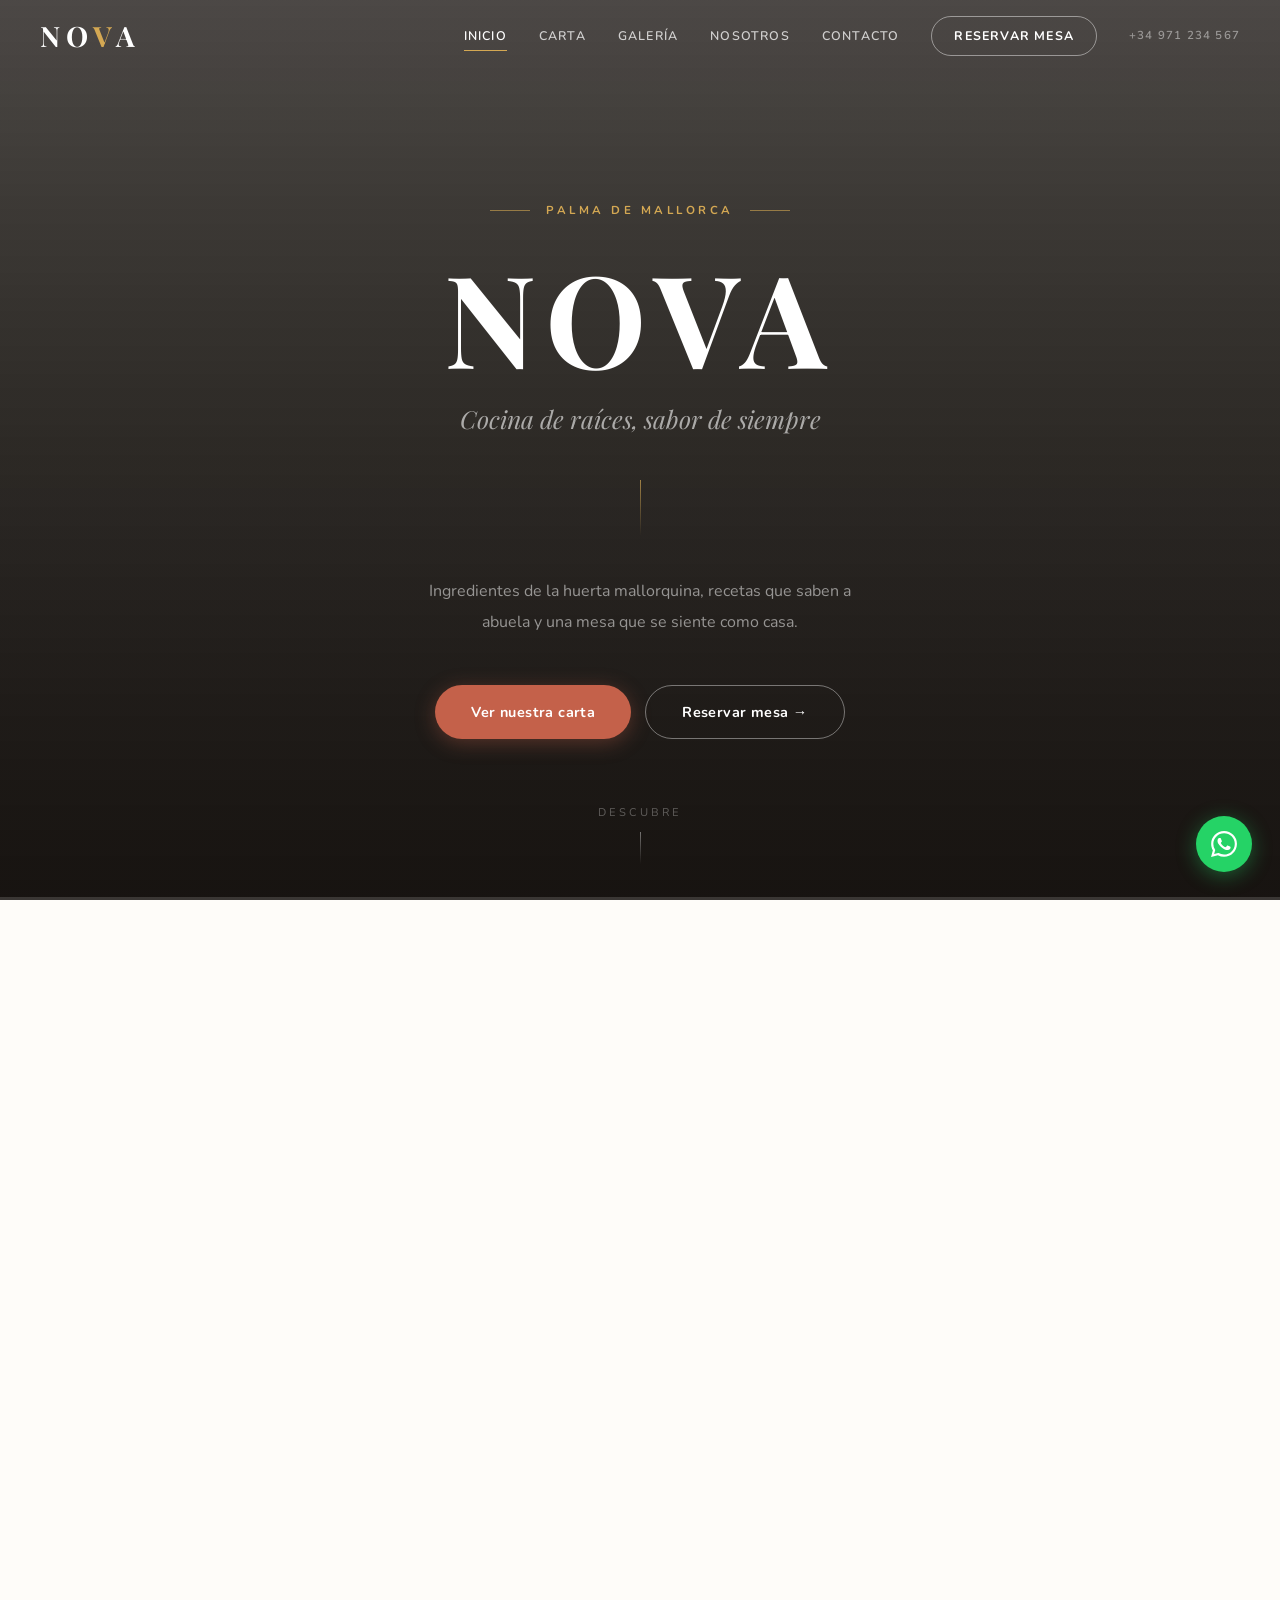
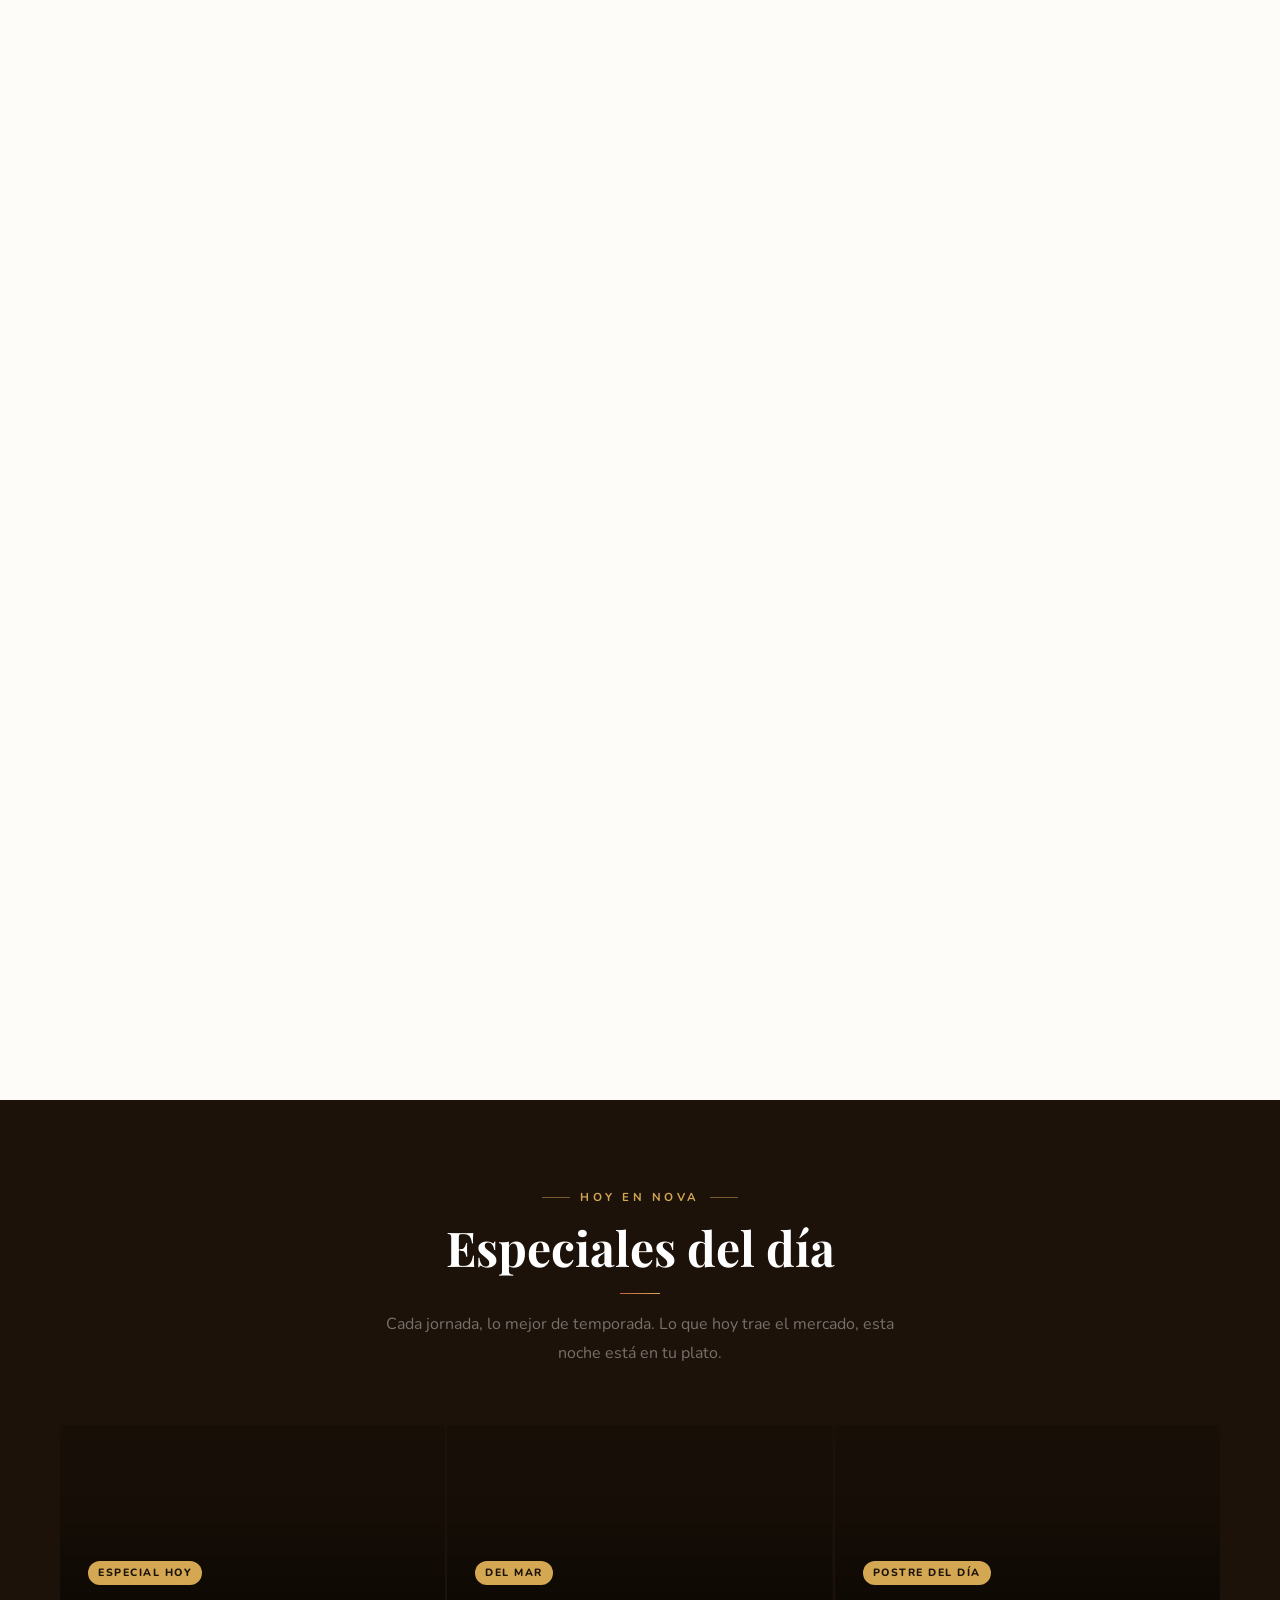
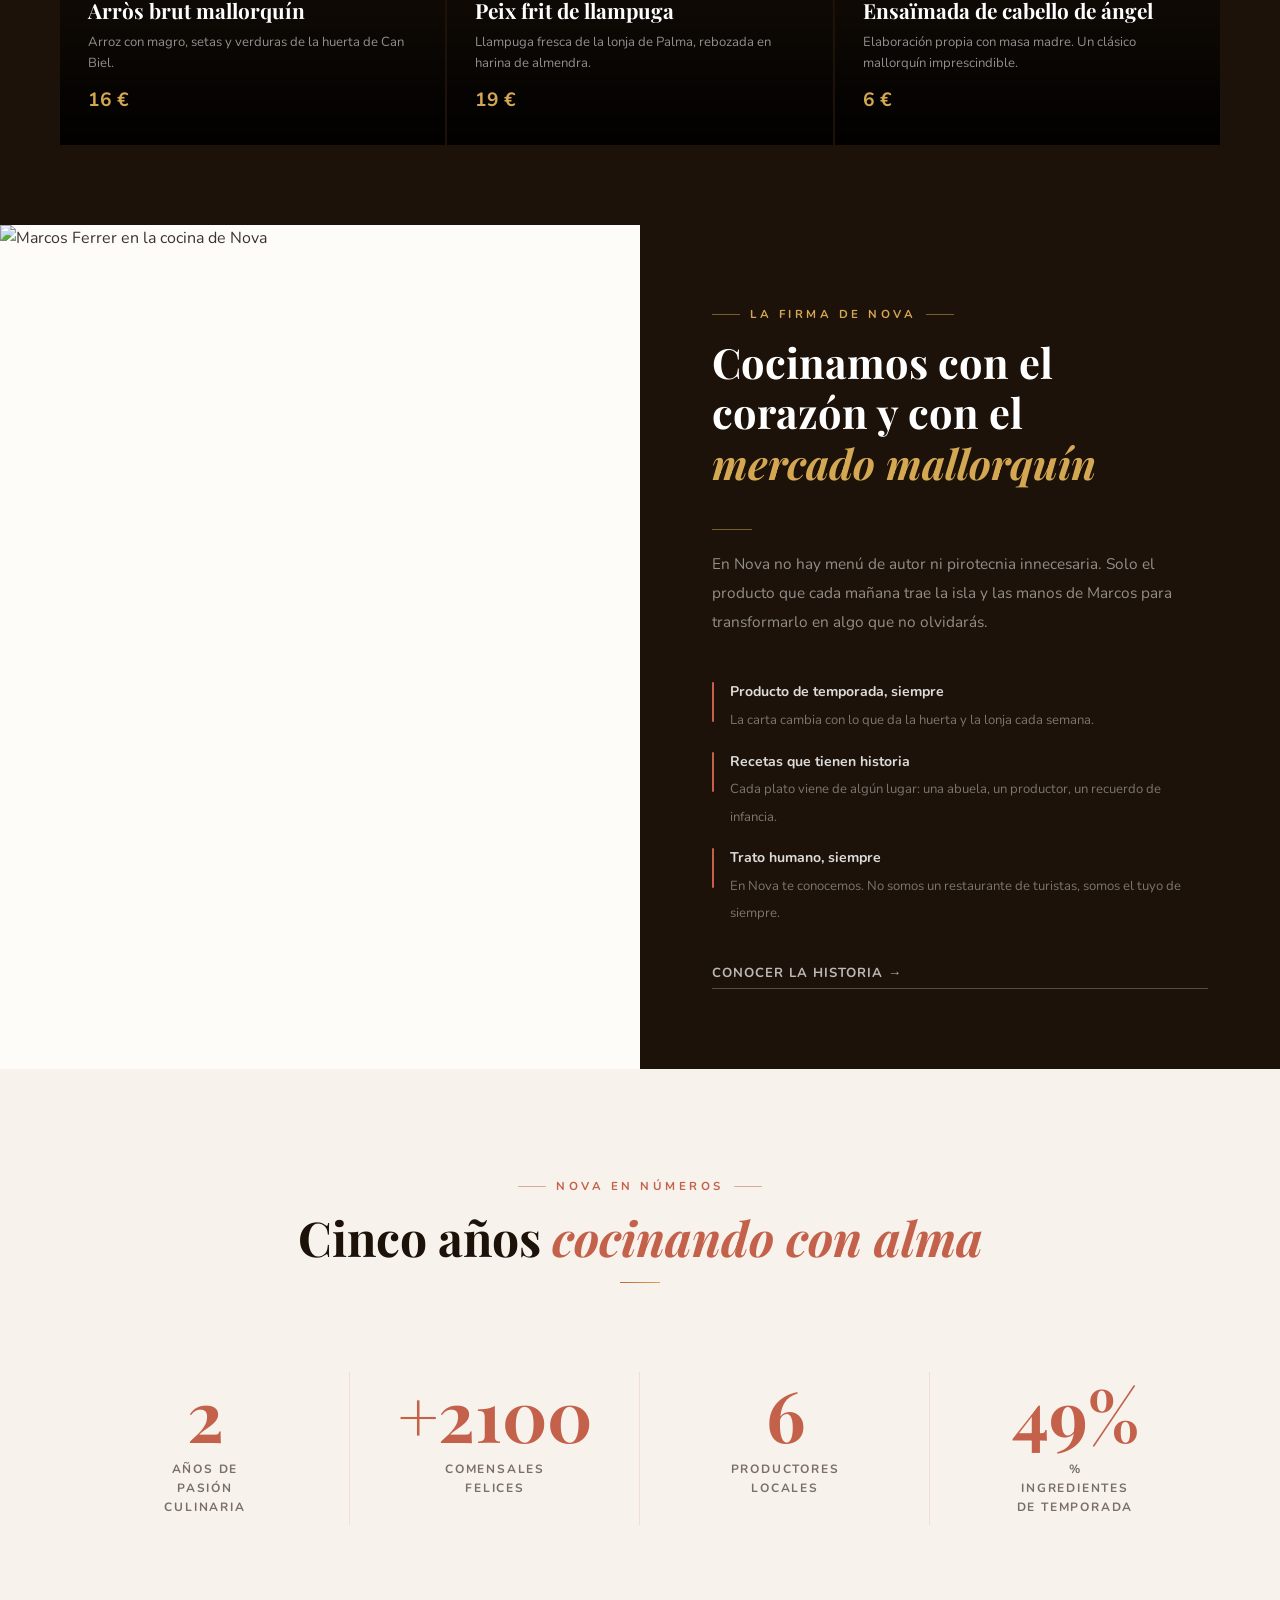
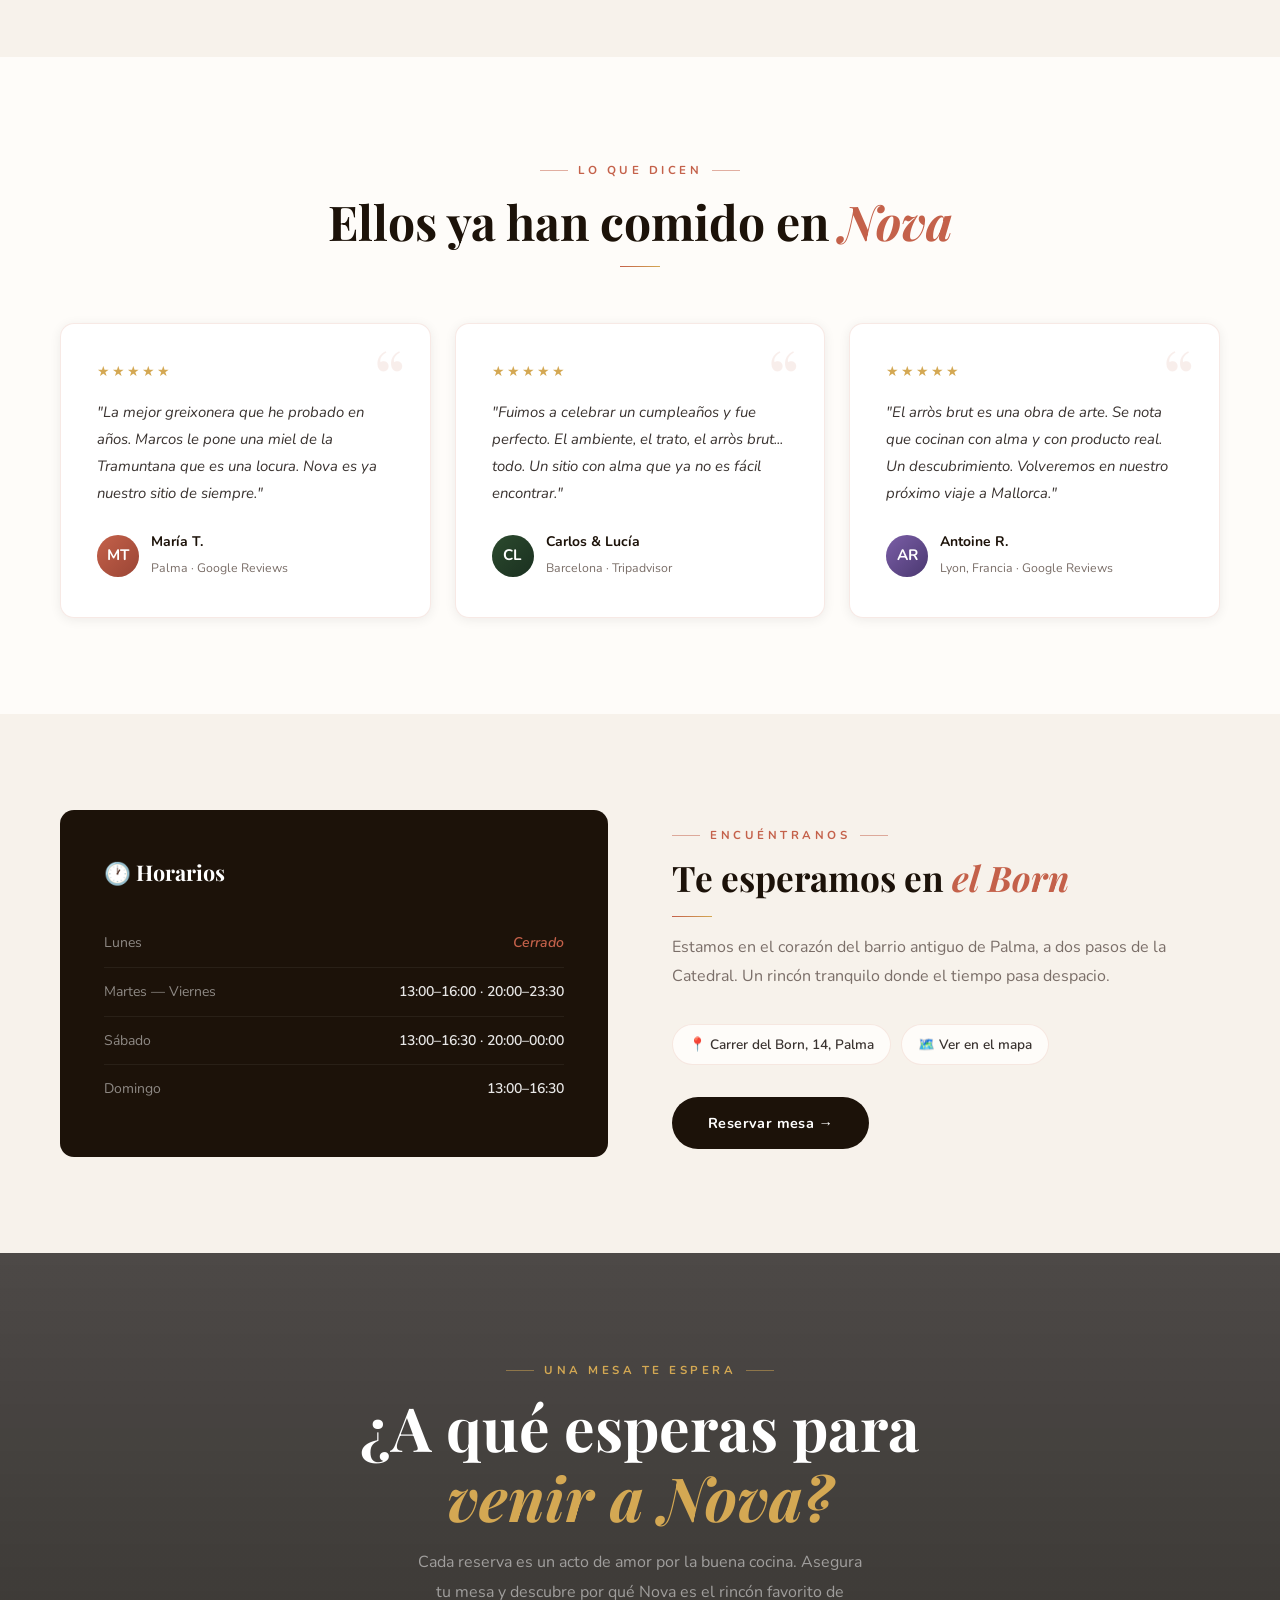
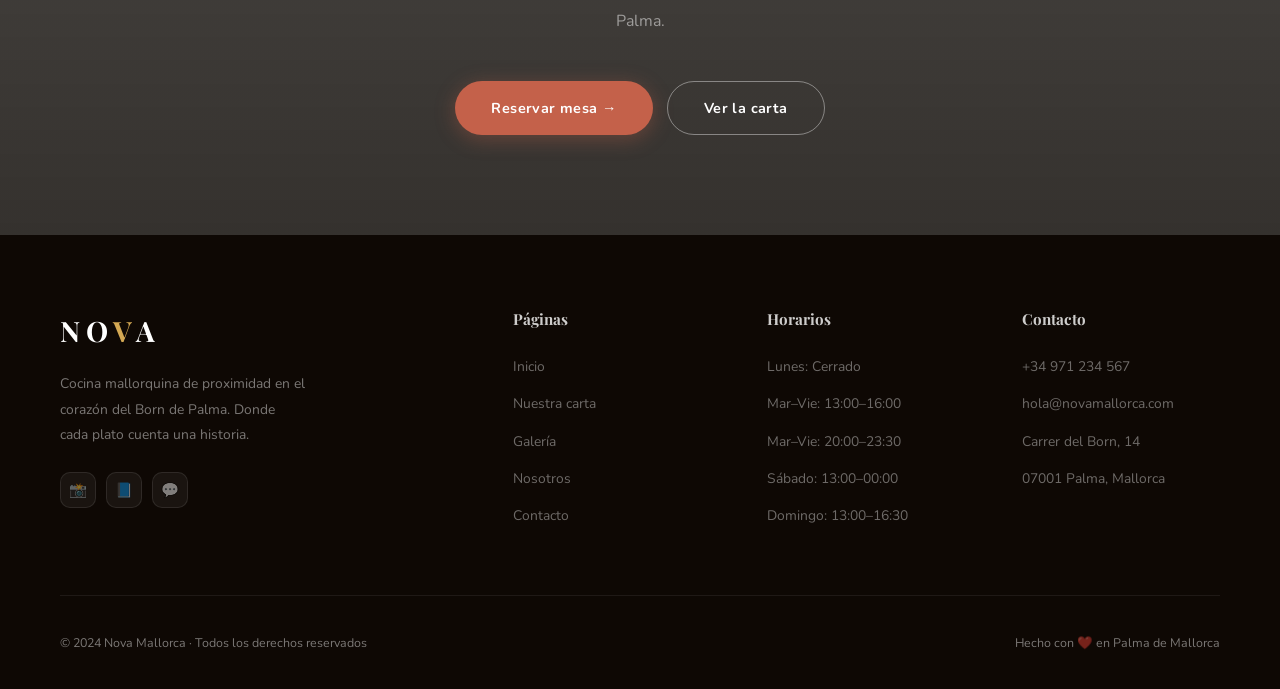
==== commit 44506750: "Revert "Redesign site with minimalist, professional look" This reverts commit 408800490312244c808c2b" ====
--- a/nova/index.html
+++ b/nova/index.html
@@ -7,8 +7,305 @@
   <meta name="description" content="Restaurante Nova en Palma, Mallorca. Cocina mediterránea de proximidad con alma local. Ingredientes de temporada, recetas de siempre.">
   <link rel="preconnect" href="https://fonts.googleapis.com">
   <link rel="preconnect" href="https://fonts.gstatic.com" crossorigin>
-  <link href="https://fonts.googleapis.com/css2?family=Playfair+Display:wght@500;600;700&family=Manrope:wght@400;500;600;700&display=swap" rel="stylesheet">
-  <link rel="stylesheet" href="assets/style.css">
+  <link href="https://fonts.googleapis.com/css2?family=Playfair+Display:ital,wght@0,400;0,600;0,700;1,400;1,600&family=Nunito:wght@300;400;500;600;700&display=swap" rel="stylesheet">
+  <style>
+    :root {
+      --pr: #C4614A; --pr-d: #A34D3A;
+      --sec: #2C4A2E; --acc: #D4A853;
+      --dark: #1C1209; --cream: #F7F2EB; --light: #FEFCF9;
+      --txt: #3A3330; --txt-m: #7A6E68; --border: rgba(196,97,74,.14);
+      --ft: 'Playfair Display', Georgia, serif;
+      --fb: 'Nunito', sans-serif;
+      --sh-s: 0 2px 12px rgba(28,18,9,.07);
+      --sh-m: 0 6px 28px rgba(28,18,9,.11);
+      --r: 14px;
+      --ease: .3s cubic-bezier(.4,0,.2,1);
+      --mw: 1160px;
+    }
+    *, *::before, *::after { box-sizing: border-box; margin: 0; padding: 0; }
+    html { scroll-behavior: smooth; }
+    body { font-family: var(--fb); color: var(--txt); background: var(--light); line-height: 1.7; overflow-x: hidden; }
+    a { text-decoration: none; color: inherit; }
+    img { max-width: 100%; display: block; }
+
+    #prog { position: fixed; top: 0; left: 0; height: 2px; width: 0%; background: linear-gradient(90deg, var(--pr), var(--acc)); z-index: 9999; transition: width .1s; }
+
+    /* ── HEADER ── */
+    header { position: fixed; top: 0; left: 0; right: 0; z-index: 1000; padding: 0 40px; height: 72px; display: flex; align-items: center; justify-content: space-between; transition: var(--ease); }
+    header.scrolled { background: rgba(20,10,4,.96); backdrop-filter: blur(14px); box-shadow: 0 1px 30px rgba(0,0,0,.25); }
+    .logo { font-family: var(--ft); font-size: 1.75rem; font-weight: 700; color: #fff; letter-spacing: 6px; text-transform: uppercase; }
+    .logo b { color: var(--acc); }
+    nav { display: flex; align-items: center; gap: 32px; }
+    nav a { color: rgba(255,255,255,.75); font-size: .78rem; font-weight: 600; letter-spacing: 1.2px; text-transform: uppercase; transition: var(--ease); position: relative; }
+    nav a::after { content: ''; position: absolute; bottom: -4px; left: 0; width: 0; height: 1px; background: var(--acc); transition: var(--ease); }
+    nav a:hover, nav a.active { color: #fff; }
+    nav a:hover::after, nav a.active::after { width: 100%; }
+    .nav-cta { background: transparent !important; border: 1px solid rgba(255,255,255,.45); color: #fff !important; padding: 8px 22px; border-radius: 50px; font-weight: 700 !important; transition: var(--ease) !important; }
+    .nav-cta::after { display: none !important; }
+    .nav-cta:hover { background: rgba(255,255,255,.1) !important; border-color: rgba(255,255,255,.8) !important; }
+    .nav-phone { color: rgba(255,255,255,.45) !important; font-size: .72rem !important; }
+    .hamburger { display: none; flex-direction: column; gap: 5px; cursor: pointer; padding: 8px; background: none; border: none; }
+    .hamburger span { display: block; width: 24px; height: 1.5px; background: #fff; border-radius: 2px; transition: var(--ease); }
+    .hamburger.open span:nth-child(1) { transform: rotate(45deg) translate(5px,5px); }
+    .hamburger.open span:nth-child(2) { opacity: 0; }
+    .hamburger.open span:nth-child(3) { transform: rotate(-45deg) translate(5px,-5px); }
+    .mob-nav { display: none; position: fixed; top: 72px; left: 0; right: 0; background: rgba(20,10,4,.98); backdrop-filter: blur(16px); padding: 28px 40px; flex-direction: column; z-index: 999; border-top: 1px solid rgba(255,255,255,.07); }
+    .mob-nav.open { display: flex; }
+    .mob-nav a { color: rgba(255,255,255,.75); font-size: .95rem; font-weight: 500; padding: 14px 0; border-bottom: 1px solid rgba(255,255,255,.06); }
+
+    /* ── BUTTONS ── */
+    .btn { display: inline-flex; align-items: center; gap: 10px; padding: 14px 36px; border-radius: 50px; font-weight: 700; font-size: .9rem; letter-spacing: .4px; transition: var(--ease); cursor: pointer; border: none; font-family: var(--fb); }
+    .btn-pr { background: var(--pr); color: #fff; box-shadow: 0 4px 20px rgba(196,97,74,.35); }
+    .btn-pr:hover { background: var(--pr-d); transform: translateY(-2px); box-shadow: 0 8px 30px rgba(196,97,74,.45); }
+    .btn-out { background: transparent; color: #fff; border: 1px solid rgba(255,255,255,.4); }
+    .btn-out:hover { border-color: rgba(255,255,255,.8); background: rgba(255,255,255,.06); transform: translateY(-2px); }
+    .btn-dark { background: var(--dark); color: #fff; }
+    .btn-dark:hover { background: #2E1E10; transform: translateY(-2px); }
+
+    /* ── SCROLL VIDEO HERO ── */
+    .scroll-video-hero { height: 300vh; position: relative; padding: 0 !important; }
+    .scroll-video-sticky {
+      position: sticky; top: 0; height: 100vh; width: 100%; overflow: hidden;
+      background: linear-gradient(rgba(8,4,1,.5), rgba(8,4,1,.78)),
+        url('https://images.unsplash.com/photo-1414235077428-338989a2e8c0?w=1920&auto=format&fit=crop&q=80')
+        center/cover no-repeat;
+    }
+    .scroll-video-sticky video { position: absolute; top: 0; left: 0; width: 100%; height: 100%; object-fit: cover; }
+    .hero-overlay {
+      position: absolute; top: 0; left: 0; width: 100%; height: 100%;
+      display: flex; flex-direction: column; align-items: center; justify-content: center;
+      z-index: 2;
+      background: linear-gradient(rgba(8,4,1,.45), rgba(8,4,1,.72));
+      text-align: center;
+    }
+    /* ── WHY SCROLL OVERLAY ── */
+    .why-scroll-overlay {
+      position: absolute; top: 0; left: 0; width: 100%; height: 100%;
+      display: flex; flex-direction: column; align-items: center; justify-content: center;
+      z-index: 3;
+      background: linear-gradient(rgba(8,4,1,.78), rgba(8,4,1,.92));
+      opacity: 0; pointer-events: none;
+      padding: 80px 24px 24px;
+    }
+    .why-scroll-overlay.active { pointer-events: auto; }
+    .why-scroll-header { text-align: center; margin-bottom: 40px; opacity: 0; transform: translateY(22px); }
+    .why-scroll-header .sec-badge { color: var(--acc); }
+    .why-scroll-header .sec-badge::before, .why-scroll-header .sec-badge::after { background: var(--acc); }
+    .why-scroll-header h2 { font-family: var(--ft); font-size: clamp(2rem,4.5vw,3rem); color: #fff; line-height: 1.2; margin-bottom: 8px; }
+    .why-scroll-header h2 em { font-style: italic; color: var(--pr); }
+    .why-scroll-grid { display: grid; grid-template-columns: repeat(auto-fit, minmax(220px,1fr)); gap: 16px; max-width: var(--mw); width: 100%; }
+    .wsc { opacity: 0; transform: translateY(48px); will-change: opacity, transform; }
+    .scroll-progress-bar { position: absolute; bottom: 0; left: 0; width: 100%; height: 3px; background: rgba(255,255,255,.15); z-index: 4; }
+    .scroll-progress-fill { height: 100%; width: 0%; background: linear-gradient(90deg, var(--pr), var(--acc)); transition: width .05s linear; }
+    @media (max-width: 768px) {
+      .scroll-video-hero { height: 200vh !important; }
+      .scroll-video-sticky video { display: none; }
+      .why-scroll-overlay { padding: 44px 12px 8px; }
+      .why-scroll-header { margin-bottom: 12px; }
+      .why-scroll-header h2 { font-size: 1.25rem; margin-bottom: 2px; }
+      .why-scroll-grid { grid-template-columns: 1fr 1fr; gap: 8px; }
+      .why-card { padding: 14px 12px; }
+      .why-icon { width: 32px; height: 32px; font-size: .9rem; margin-bottom: 7px; border-radius: 8px; }
+      .why-card h3 { font-size: .82rem; margin-bottom: 3px; line-height: 1.25; }
+      .why-card p { font-size: .72rem; line-height: 1.4; }
+    }
+    @media (prefers-reduced-motion: reduce) { .scroll-video-hero { height: 100vh !important; } }
+
+    /* ── HERO CONTENT ── */
+    .hero-content { position: relative; z-index: 1; max-width: 780px; padding: 130px 24px 90px; animation: fadeUp 1.1s ease both; }
+    .hero-orn { display: flex; align-items: center; justify-content: center; gap: 16px; margin-bottom: 32px; }
+    .hero-orn span { display: block; width: 40px; height: 1px; background: rgba(212,168,83,.6); }
+    .hero-orn small { color: var(--acc); font-size: .72rem; font-weight: 700; letter-spacing: 3.5px; text-transform: uppercase; }
+    .hero-content h1 { font-family: var(--ft); font-size: clamp(4rem,10vw,8rem); font-weight: 700; color: #fff; line-height: 1; margin-bottom: 18px; letter-spacing: 10px; }
+    .hero-tag { font-family: var(--ft); font-style: italic; font-size: clamp(1.1rem,2.5vw,1.55rem); color: rgba(255,255,255,.6); margin-bottom: 40px; font-weight: 400; }
+    .hero-line { width: 1px; height: 56px; background: linear-gradient(to bottom, rgba(212,168,83,.7), transparent); margin: 0 auto 40px; }
+    .hero-desc { font-size: 1rem; color: rgba(255,255,255,.52); max-width: 440px; margin: 0 auto 48px; line-height: 1.9; }
+    .hero-btns { display: flex; gap: 14px; justify-content: center; flex-wrap: wrap; }
+    .scroll-hint { position: absolute; bottom: 36px; left: 50%; transform: translateX(-50%); color: rgba(255,255,255,.3); font-size: .7rem; letter-spacing: 3px; text-transform: uppercase; display: flex; flex-direction: column; align-items: center; gap: 10px; animation: bounce 2.2s infinite; }
+    .scroll-hint::after { content: ''; display: block; width: 1px; height: 32px; background: linear-gradient(to bottom, rgba(255,255,255,.4), transparent); }
+
+    /* ── SHARED ── */
+    section { padding: 96px 24px; }
+    .cnt { max-width: var(--mw); margin: 0 auto; }
+    .sec-badge { display: inline-flex; align-items: center; gap: 10px; color: var(--pr); font-size: .72rem; font-weight: 700; letter-spacing: 3.5px; text-transform: uppercase; margin-bottom: 12px; }
+    .sec-badge::before, .sec-badge::after { content: ''; display: block; width: 28px; height: 1px; background: var(--pr); opacity: .5; }
+    .sec-title { font-family: var(--ft); font-size: clamp(2rem,4.5vw,3rem); color: var(--dark); line-height: 1.2; margin-bottom: 16px; }
+    .sec-title em { font-style: italic; color: var(--pr); }
+    .sec-sub { font-size: 1rem; color: var(--txt-m); max-width: 520px; line-height: 1.85; }
+    .sec-hd { margin-bottom: 56px; }
+    .sec-hd.c { text-align: center; }
+    .sec-hd.c .sec-sub { margin: 0 auto; }
+    .divider { width: 40px; height: 1px; background: linear-gradient(90deg, var(--pr), var(--acc)); margin: 16px 0; }
+    .divider.c { margin: 16px auto; }
+
+    /* ── SPECIALS ── */
+    .specials { background: var(--dark); padding: 80px 24px; }
+    .specials .sec-badge { color: var(--acc); }
+    .specials .sec-badge::before, .specials .sec-badge::after { background: var(--acc); }
+    .specials .sec-title { color: #fff; }
+    .specials .sec-sub { color: rgba(255,255,255,.4); }
+    .spec-grid { display: grid; grid-template-columns: repeat(auto-fit, minmax(300px, 1fr)); gap: 2px; margin-top: 48px; }
+    .spec-card { position: relative; overflow: hidden; cursor: default; }
+    .spec-card:hover .spec-img { transform: scale(1.04); }
+    .spec-img {
+      height: 320px;
+      background-size: cover; background-position: center;
+      transition: transform .6s ease;
+      display: flex; align-items: flex-end;
+    }
+    .spec-overlay { width: 100%; padding: 28px; background: linear-gradient(to top, rgba(0,0,0,.82) 0%, rgba(0,0,0,.2) 60%, transparent 100%); }
+    .spec-label { display: inline-block; background: var(--acc); color: var(--dark); font-size: .66rem; font-weight: 800; letter-spacing: 1.5px; text-transform: uppercase; padding: 3px 10px; border-radius: 50px; margin-bottom: 8px; }
+    .spec-overlay h3 { font-family: var(--ft); font-size: 1.3rem; color: #fff; margin-bottom: 4px; }
+    .spec-overlay p { font-size: .82rem; color: rgba(255,255,255,.55); line-height: 1.6; margin-bottom: 10px; }
+    .spec-price { font-size: 1.2rem; font-weight: 700; color: var(--acc); }
+
+    /* ── WHY US ── */
+    .why { background: var(--cream); }
+    .why-grid { display: grid; grid-template-columns: repeat(auto-fit, minmax(240px, 1fr)); gap: 24px; }
+    .why-card { background: var(--light); border-radius: var(--r); padding: 36px 28px; box-shadow: var(--sh-s); border: 1px solid var(--border); transition: var(--ease); }
+    .why-card:hover { transform: translateY(-5px); box-shadow: var(--sh-m); border-color: rgba(196,97,74,.26); }
+    .why-icon { width: 52px; height: 52px; background: linear-gradient(135deg, var(--pr), var(--pr-d)); border-radius: 14px; display: flex; align-items: center; justify-content: center; font-size: 1.4rem; margin-bottom: 20px; }
+    .why-card h3 { font-family: var(--ft); font-size: 1.12rem; color: var(--dark); margin-bottom: 8px; }
+    .why-card p { font-size: .87rem; color: var(--txt-m); line-height: 1.75; }
+
+
+    /* ── SIGNATURE SPLIT ── */
+    .signature { padding: 0; background: var(--light); }
+    .sig-wrap { display: grid; grid-template-columns: 1fr 1fr; min-height: 620px; }
+    .sig-photo { overflow: hidden; position: relative; }
+    .sig-photo img { width: 100%; height: 100%; object-fit: cover; object-position: center; display: block; transition: transform .8s ease; }
+    .sig-photo:hover img { transform: scale(1.03); }
+    .sig-text { padding: 80px 72px; display: flex; flex-direction: column; justify-content: center; background: var(--dark); }
+    .sig-text .sec-badge { color: var(--acc); }
+    .sig-text .sec-badge::before, .sig-text .sec-badge::after { background: var(--acc); }
+    .sig-text h2 { font-family: var(--ft); font-size: clamp(1.8rem,3.5vw,2.6rem); color: #fff; line-height: 1.22; margin-bottom: 20px; }
+    .sig-text h2 em { font-style: italic; color: var(--acc); }
+    .sig-divider { width: 40px; height: 1px; background: rgba(212,168,83,.5); margin: 20px 0; }
+    .sig-text p { font-size: .96rem; color: rgba(255,255,255,.52); line-height: 1.88; margin-bottom: 16px; }
+    .sig-features { display: flex; flex-direction: column; gap: 16px; margin: 28px 0 36px; }
+    .sig-feat { display: flex; gap: 16px; align-items: flex-start; }
+    .sig-feat-line { width: 2px; height: 40px; background: var(--pr); border-radius: 2px; flex-shrink: 0; margin-top: 2px; }
+    .sig-feat-body strong { display: block; font-size: .88rem; color: rgba(255,255,255,.85); font-weight: 700; margin-bottom: 2px; }
+    .sig-feat-body span { font-size: .82rem; color: rgba(255,255,255,.42); }
+    .btn-ghost { display: inline-flex; align-items: center; gap: 10px; color: rgba(255,255,255,.7); font-size: .82rem; font-weight: 700; letter-spacing: 1px; text-transform: uppercase; transition: var(--ease); border-bottom: 1px solid rgba(255,255,255,.25); padding-bottom: 4px; }
+    .btn-ghost:hover { color: var(--acc); border-color: var(--acc); gap: 16px; }
+
+    /* ── STATS (elegant, cream bg) ── */
+    .stats { background: var(--cream); padding: 100px 24px; }
+    .stats-inner { display: grid; grid-template-columns: repeat(4,1fr); max-width: var(--mw); margin: 0 auto; }
+    .stat { text-align: center; padding: 40px 32px; position: relative; }
+    .stat:not(:last-child)::after { content: ''; position: absolute; right: 0; top: 15%; height: 70%; width: 1px; background: var(--border); }
+    .stat-num { font-family: var(--ft); font-size: clamp(3.2rem,5.5vw,5rem); font-weight: 700; color: var(--pr); line-height: 1; display: block; margin-bottom: 10px; }
+    .stat-lbl { font-size: .75rem; color: var(--txt-m); font-weight: 700; text-transform: uppercase; letter-spacing: 1.8px; line-height: 1.6; max-width: 120px; margin: 0 auto; }
+
+    /* ── TESTIMONIALS ── */
+    .tests { background: var(--light); }
+    .tests-grid { display: grid; grid-template-columns: repeat(auto-fit, minmax(280px,1fr)); gap: 24px; }
+    .test-card { background: #fff; border-radius: var(--r); padding: 36px; box-shadow: var(--sh-s); border: 1px solid var(--border); position: relative; transition: var(--ease); }
+    .test-card:hover { transform: translateY(-4px); box-shadow: var(--sh-m); }
+    .test-card::before { content: '\201C'; position: absolute; top: 12px; right: 24px; font-family: var(--ft); font-size: 5rem; color: var(--pr); opacity: .1; line-height: 1; }
+    .stars { color: var(--acc); font-size: .85rem; letter-spacing: 2px; margin-bottom: 16px; }
+    .test-txt { font-size: .93rem; color: var(--txt); line-height: 1.8; font-style: italic; margin-bottom: 24px; }
+    .test-author { display: flex; align-items: center; gap: 12px; }
+    .av { width: 42px; height: 42px; border-radius: 50%; display: flex; align-items: center; justify-content: center; font-size: .95rem; font-weight: 700; color: #fff; flex-shrink: 0; }
+    .av1 { background: linear-gradient(135deg, var(--pr), #9A4535); }
+    .av2 { background: linear-gradient(135deg, var(--sec), #1A3020); }
+    .av3 { background: linear-gradient(135deg, #7B5EA7, #4A3870); }
+    .av-name { display: block; font-size: .87rem; font-weight: 700; color: var(--dark); }
+    .av-src { font-size: .77rem; color: var(--txt-m); }
+
+    /* ── HORARIOS ── */
+    .horarios { background: var(--cream); }
+    .hor-grid { display: grid; grid-template-columns: 1fr 1fr; gap: 64px; align-items: center; }
+    .hor-box { background: var(--dark); border-radius: var(--r); padding: 44px; }
+    .hor-box h3 { font-family: var(--ft); font-size: 1.35rem; color: #fff; margin-bottom: 28px; }
+    .sch-row { display: flex; justify-content: space-between; padding: 12px 0; border-bottom: 1px solid rgba(255,255,255,.06); }
+    .sch-row:last-child { border: none; }
+    .sch-day { font-size: .875rem; color: rgba(255,255,255,.5); }
+    .sch-time { font-size: .875rem; color: rgba(255,255,255,.9); font-weight: 600; text-align: right; }
+    .sch-time.closed { color: var(--pr); font-style: italic; }
+    .hor-info h3 { font-family: var(--ft); font-size: 2.2rem; color: var(--dark); margin-bottom: 14px; line-height: 1.2; }
+    .hor-info h3 em { font-style: italic; color: var(--pr); }
+    .hor-info p { color: var(--txt-m); line-height: 1.85; margin-bottom: 32px; }
+    .chips { display: flex; flex-wrap: wrap; gap: 10px; margin-bottom: 32px; }
+    .chip { display: inline-flex; align-items: center; gap: 7px; background: var(--light); border: 1px solid var(--border); border-radius: 50px; padding: 8px 16px; font-size: .85rem; font-weight: 600; color: var(--txt); transition: var(--ease); }
+    .chip:hover { background: var(--pr); color: #fff; border-color: var(--pr); }
+
+    /* ── CTA FINAL ── */
+    .cta-final {
+      padding: 0;
+      position: relative;
+      overflow: hidden;
+      min-height: 520px;
+      display: flex; align-items: center; justify-content: center; text-align: center;
+      background:
+        linear-gradient(rgba(8,4,1,.72), rgba(8,4,1,.82)),
+        url('https://images.unsplash.com/photo-1559339352-11d035aa65de?w=1600&auto=format&fit=crop&q=80')
+        center/cover no-repeat;
+    }
+    .cta-final-cnt { position: relative; z-index: 1; padding: 100px 24px; max-width: 680px; margin: 0 auto; }
+    .cta-final .sec-badge { color: var(--acc); }
+    .cta-final .sec-badge::before, .cta-final .sec-badge::after { background: var(--acc); }
+    .cta-final h2 { font-family: var(--ft); font-size: clamp(2.2rem,5vw,3.8rem); color: #fff; margin-bottom: 16px; line-height: 1.15; }
+    .cta-final h2 em { font-style: italic; color: var(--acc); }
+    .cta-final p { font-size: 1rem; color: rgba(255,255,255,.5); max-width: 460px; margin: 0 auto 44px; line-height: 1.85; }
+    .cta-btns { display: flex; gap: 14px; justify-content: center; flex-wrap: wrap; }
+
+    /* ── FOOTER ── */
+    footer { background: #0E0804; color: rgba(255,255,255,.45); padding: 72px 24px 36px; }
+    .ft-grid { max-width: var(--mw); margin: 0 auto; display: grid; grid-template-columns: 2fr 1fr 1fr 1fr; gap: 56px; padding-bottom: 56px; border-bottom: 1px solid rgba(255,255,255,.07); margin-bottom: 36px; }
+    .ft-brand .logo { margin-bottom: 16px; display: block; }
+    .ft-brand p { font-size: .865rem; line-height: 1.85; max-width: 245px; margin-bottom: 24px; }
+    .socials { display: flex; gap: 10px; }
+    .soc { width: 36px; height: 36px; border-radius: 10px; background: rgba(255,255,255,.05); border: 1px solid rgba(255,255,255,.09); display: flex; align-items: center; justify-content: center; font-size: .9rem; transition: var(--ease); }
+    .soc:hover { background: var(--pr); border-color: var(--pr); transform: translateY(-2px); }
+    .ft-col h4 { font-family: var(--ft); font-size: .95rem; color: rgba(255,255,255,.8); margin-bottom: 20px; }
+    .ft-col ul { list-style: none; }
+    .ft-col li { margin-bottom: 10px; }
+    .ft-col li a { font-size: .865rem; color: rgba(255,255,255,.4); transition: var(--ease); }
+    .ft-col li a:hover { color: var(--acc); }
+    .ft-bot { max-width: var(--mw); margin: 0 auto; display: flex; justify-content: space-between; font-size: .78rem; flex-wrap: wrap; gap: 10px; }
+
+    /* ── FLOATING WHATSAPP ── */
+    .wa-float { position: fixed; bottom: 28px; right: 28px; z-index: 998; display: flex; flex-direction: column; align-items: flex-end; gap: 10px; }
+    .wa-bubble { background: #fff; color: var(--txt); padding: 10px 16px; border-radius: 12px 12px 0 12px; font-size: .83rem; font-weight: 700; box-shadow: var(--sh-m); opacity: 0; transform: translateY(6px) scale(.95); transition: var(--ease); white-space: nowrap; }
+    .wa-float:hover .wa-bubble { opacity: 1; transform: translateY(0) scale(1); }
+    .wa-btn { width: 56px; height: 56px; background: #25D366; border-radius: 50%; display: flex; align-items: center; justify-content: center; box-shadow: 0 4px 20px rgba(37,211,102,.38); transition: var(--ease); animation: pwa 2.6s infinite; }
+    .wa-btn:hover { transform: scale(1.1); }
+    .wa-btn svg { fill: #fff; }
+
+    /* ── ANIMATIONS ── */
+    .rv { opacity: 0; transform: translateY(26px); transition: opacity .72s ease, transform .72s ease; }
+    .rv.in { opacity: 1; transform: translateY(0); }
+    @keyframes fadeUp { from { opacity: 0; transform: translateY(30px); } to { opacity: 1; transform: translateY(0); } }
+    @keyframes bounce { 0%,100% { transform: translateX(-50%) translateY(0); } 50% { transform: translateX(-50%) translateY(-8px); } }
+    @keyframes pwa { 0%,100% { box-shadow: 0 4px 20px rgba(37,211,102,.38); } 50% { box-shadow: 0 4px 30px rgba(37,211,102,.62), 0 0 0 12px rgba(37,211,102,.1); } }
+
+    /* ── RESPONSIVE ── */
+    @media (max-width: 1000px) {
+      .sig-wrap { grid-template-columns: 1fr; }
+      .sig-photo { height: 400px; }
+      .sig-text { padding: 56px 48px; }
+      .ft-grid { grid-template-columns: 1fr 1fr; gap: 40px; }
+      .hor-grid { grid-template-columns: 1fr; gap: 48px; }
+      .stats-inner { grid-template-columns: 1fr 1fr; }
+      .stat:nth-child(2)::after { display: none; }
+    }
+    @media (max-width: 768px) {
+      nav { display: none; }
+      .hamburger { display: flex; }
+      header { padding: 0 24px; }
+      section { padding: 72px 20px; }
+      .ft-grid { grid-template-columns: 1fr; gap: 32px; }
+      .stats-inner { grid-template-columns: 1fr 1fr; }
+      .stat::after { display: none !important; }
+      .sig-text { padding: 48px 28px; }
+    }
+    @media (max-width: 480px) {
+      .hero-btns, .cta-btns { flex-direction: column; align-items: center; }
+      .stats-inner { grid-template-columns: 1fr 1fr; }
+    }
+  </style>
 </head>
 <body>
 
@@ -34,55 +331,70 @@
   <a href="galeria.html">Galería</a>
   <a href="nosotros.html">Nosotros</a>
   <a href="contacto.html">Contacto</a>
-  <a href="contacto.html">Reservar mesa</a>
+  <a href="contacto.html" style="color:var(--acc)!important;font-weight:700;">→ Reservar mesa</a>
   <a href="tel:+34971234567">+34 971 234 567</a>
 </div>
 
-<!-- HERO -->
-<section class="hero">
-  <video autoplay muted loop playsinline poster="https://images.unsplash.com/photo-1414235077428-338989a2e8c0?w=1920&auto=format&fit=crop&q=80">
-    <source src="assets/nova-hero.mp4" type="video/mp4">
-  </video>
-  <div class="hero-content">
-    <span class="hero-loc">Palma de Mallorca</span>
-    <h1>Nova</h1>
-    <p class="hero-tag">Cocina de raíces, sabor de siempre</p>
-    <p class="hero-desc">Ingredientes de la huerta mallorquina, recetas que saben a abuela y una mesa que se siente como casa.</p>
-    <div class="hero-btns">
-      <a href="carta.html" class="btn btn-primary">Ver nuestra carta</a>
-      <a href="contacto.html" class="btn btn-outline-w">Reservar mesa</a>
-    </div>
-  </div>
-</section>
-
-<!-- POR QUÉ NOVA -->
-<section class="why">
-  <div class="cnt">
-    <div class="sec-hd c rv">
-      <span class="kicker">Nuestro compromiso</span>
-      <h2 class="sec-title">¿Por qué Nova es diferente?</h2>
-    </div>
-    <div class="why-grid">
-      <div class="why-card rv">
-        <div class="why-icon">🌱</div>
-        <h3>Producto de proximidad</h3>
-        <p>Trabajamos con más de 12 productores locales de Mallorca. Lo que hoy llega del campo, esta noche está en tu plato.</p>
-      </div>
-      <div class="why-card rv">
-        <div class="why-icon">👨‍🍳</div>
-        <h3>Cocina con alma</h3>
-        <p>Cada receta lleva el sello de Marcos Ferrer, criado entre fogones mallorquines y formado en las mejores cocinas de España.</p>
-      </div>
-      <div class="why-card rv">
-        <div class="why-icon">🏡</div>
-        <h3>Ambiente de casa</h3>
-        <p>Un espacio íntimo donde te llamamos por tu nombre. Sin prisas, sin ruido. Solo buena mesa y buena gente.</p>
-      </div>
-      <div class="why-card rv">
-        <div class="why-icon">🍷</div>
-        <h3>Vino de la tierra</h3>
-        <p>Selección cuidada de los mejores vinos D.O. Binissalem y Pla i Llevant — los grandes desconocidos del vino español.</p>
-      </div>
+<!-- SCROLL-VIDEO-SECTION -->
+<section class="scroll-video-hero" id="scroll-hero">
+  <div class="scroll-video-sticky">
+    <video
+      id="heroVideo"
+      src="assets/nova-hero.mp4"
+      poster="https://images.unsplash.com/photo-1414235077428-338989a2e8c0?w=1920&auto=format&fit=crop&q=80"
+      playsinline
+      muted
+      preload="auto"
+    ></video>
+    <div class="hero-overlay" id="heroOverlay">
+      <div class="hero-content">
+        <div class="hero-orn">
+          <span></span>
+          <small>Palma de Mallorca</small>
+          <span></span>
+        </div>
+        <h1>NOVA</h1>
+        <p class="hero-tag">Cocina de raíces, sabor de siempre</p>
+        <div class="hero-line"></div>
+        <p class="hero-desc">Ingredientes de la huerta mallorquina, recetas que saben a abuela y una mesa que se siente como casa.</p>
+        <div class="hero-btns">
+          <a href="carta.html" class="btn btn-pr">Ver nuestra carta</a>
+          <a href="contacto.html" class="btn btn-out">Reservar mesa →</a>
+        </div>
+      </div>
+      <div class="scroll-hint"><span>Descubre</span></div>
+    </div>
+    <div class="why-scroll-overlay" id="whyOverlay">
+      <div class="why-scroll-header" id="whyHeader">
+        <span class="sec-badge">Nuestro compromiso</span>
+        <h2>¿Por qué Nova es <em>diferente</em>?</h2>
+        <div class="divider c"></div>
+      </div>
+      <div class="why-scroll-grid">
+        <div class="why-card wsc">
+          <div class="why-icon">🌱</div>
+          <h3>Producto de proximidad</h3>
+          <p>Trabajamos con más de 12 productores locales de Mallorca. Lo que hoy llega del campo, esta noche está en tu plato.</p>
+        </div>
+        <div class="why-card wsc">
+          <div class="why-icon">👨‍🍳</div>
+          <h3>Cocina con alma</h3>
+          <p>Cada receta lleva el sello de Marcos Ferrer, criado entre fogones mallorquines y formado en las mejores cocinas de España.</p>
+        </div>
+        <div class="why-card wsc">
+          <div class="why-icon">🏡</div>
+          <h3>Ambiente de casa</h3>
+          <p>Un espacio íntimo donde te llamamos por tu nombre. Sin prisas, sin ruido. Solo buena mesa y buena gente.</p>
+        </div>
+        <div class="why-card wsc">
+          <div class="why-icon">🍷</div>
+          <h3>Vino de la tierra</h3>
+          <p>Selección cuidada de los mejores vinos D.O. Binissalem y Pla i Llevant — los grandes desconocidos del vino español.</p>
+        </div>
+      </div>
+    </div>
+    <div class="scroll-progress-bar">
+      <div class="scroll-progress-fill" id="progressFill"></div>
     </div>
   </div>
 </section>
@@ -91,8 +403,9 @@
 <section class="specials">
   <div class="cnt">
     <div class="sec-hd c rv">
-      <span class="kicker">Hoy en Nova</span>
+      <span class="sec-badge">Hoy en Nova</span>
       <h2 class="sec-title">Especiales del día</h2>
+      <div class="divider c"></div>
       <p class="sec-sub">Cada jornada, lo mejor de temporada. Lo que hoy trae el mercado, esta noche está en tu plato.</p>
     </div>
     <div class="spec-grid">
@@ -137,30 +450,34 @@
       <img src="https://images.unsplash.com/photo-1556910103-1c02745aae4d?w=900&auto=format&fit=crop&q=80" alt="Marcos Ferrer en la cocina de Nova" loading="lazy">
     </div>
     <div class="sig-text">
-      <span class="kicker rv">La firma de Nova</span>
-      <h2 class="rv">Cocinamos con el corazón y con el mercado mallorquín</h2>
+      <span class="sec-badge rv">La firma de Nova</span>
+      <h2 class="rv">Cocinamos con el corazón y con el<br><em>mercado mallorquín</em></h2>
+      <div class="sig-divider rv"></div>
       <p class="rv">En Nova no hay menú de autor ni pirotecnia innecesaria. Solo el producto que cada mañana trae la isla y las manos de Marcos para transformarlo en algo que no olvidarás.</p>
       <div class="sig-features rv">
         <div class="sig-feat">
+          <div class="sig-feat-line"></div>
           <div class="sig-feat-body">
             <strong>Producto de temporada, siempre</strong>
             <span>La carta cambia con lo que da la huerta y la lonja cada semana.</span>
           </div>
         </div>
         <div class="sig-feat">
+          <div class="sig-feat-line"></div>
           <div class="sig-feat-body">
             <strong>Recetas que tienen historia</strong>
             <span>Cada plato viene de algún lugar: una abuela, un productor, un recuerdo de infancia.</span>
           </div>
         </div>
         <div class="sig-feat">
+          <div class="sig-feat-line"></div>
           <div class="sig-feat-body">
             <strong>Trato humano, siempre</strong>
             <span>En Nova te conocemos. No somos un restaurante de turistas, somos el tuyo de siempre.</span>
           </div>
         </div>
       </div>
-      <a href="nosotros.html" class="btn-ghost rv">Conocer la historia</a>
+      <a href="nosotros.html" class="btn-ghost rv">Conocer la historia →</a>
     </div>
   </div>
 </div>
@@ -169,8 +486,9 @@
 <section class="stats">
   <div class="cnt">
     <div class="sec-hd c rv" style="margin-bottom:56px;">
-      <span class="kicker">Nova en números</span>
-      <h2 class="sec-title">Cinco años cocinando con alma</h2>
+      <span class="sec-badge">Nova en números</span>
+      <h2 class="sec-title">Cinco años <em>cocinando con alma</em></h2>
+      <div class="divider c"></div>
     </div>
     <div class="stats-inner">
       <div class="stat rv">
@@ -197,24 +515,25 @@
 <section class="tests">
   <div class="cnt">
     <div class="sec-hd c rv">
-      <span class="kicker">Lo que dicen</span>
-      <h2 class="sec-title">Ellos ya han comido en Nova</h2>
+      <span class="sec-badge">Lo que dicen</span>
+      <h2 class="sec-title">Ellos ya han comido en <em>Nova</em></h2>
+      <div class="divider c"></div>
     </div>
     <div class="tests-grid">
-      <div class="test-card flat-card rv">
+      <div class="test-card rv">
         <div class="stars">★★★★★</div>
         <p class="test-txt">"La mejor greixonera que he probado en años. Marcos le pone una miel de la Tramuntana que es una locura. Nova es ya nuestro sitio de siempre."</p>
-        <div class="test-author"><div class="av">MT</div><div><span class="av-name">María T.</span><span class="av-src">Palma · Google Reviews</span></div></div>
-      </div>
-      <div class="test-card flat-card rv">
+        <div class="test-author"><div class="av av1">MT</div><div><span class="av-name">María T.</span><span class="av-src">Palma · Google Reviews</span></div></div>
+      </div>
+      <div class="test-card rv">
         <div class="stars">★★★★★</div>
         <p class="test-txt">"Fuimos a celebrar un cumpleaños y fue perfecto. El ambiente, el trato, el arròs brut... todo. Un sitio con alma que ya no es fácil encontrar."</p>
-        <div class="test-author"><div class="av">CL</div><div><span class="av-name">Carlos & Lucía</span><span class="av-src">Barcelona · Tripadvisor</span></div></div>
-      </div>
-      <div class="test-card flat-card rv">
+        <div class="test-author"><div class="av av2">CL</div><div><span class="av-name">Carlos & Lucía</span><span class="av-src">Barcelona · Tripadvisor</span></div></div>
+      </div>
+      <div class="test-card rv">
         <div class="stars">★★★★★</div>
         <p class="test-txt">"El arròs brut es una obra de arte. Se nota que cocinan con alma y con producto real. Un descubrimiento. Volveremos en nuestro próximo viaje a Mallorca."</p>
-        <div class="test-author"><div class="av">AR</div><div><span class="av-name">Antoine R.</span><span class="av-src">Lyon, Francia · Google Reviews</span></div></div>
+        <div class="test-author"><div class="av av3">AR</div><div><span class="av-name">Antoine R.</span><span class="av-src">Lyon, Francia · Google Reviews</span></div></div>
       </div>
     </div>
   </div>
@@ -225,35 +544,36 @@
   <div class="cnt">
     <div class="hor-grid">
       <div class="hor-box rv">
-        <h3>Horarios</h3>
+        <h3>🕐 Horarios</h3>
         <div class="sch-row"><span class="sch-day">Lunes</span><span class="sch-time closed">Cerrado</span></div>
         <div class="sch-row"><span class="sch-day">Martes — Viernes</span><span class="sch-time">13:00–16:00 · 20:00–23:30</span></div>
         <div class="sch-row"><span class="sch-day">Sábado</span><span class="sch-time">13:00–16:30 · 20:00–00:00</span></div>
         <div class="sch-row"><span class="sch-day">Domingo</span><span class="sch-time">13:00–16:30</span></div>
       </div>
       <div class="hor-info rv">
-        <span class="kicker">Encuéntranos</span>
-        <h3>Te esperamos en el Born</h3>
+        <span class="sec-badge">Encuéntranos</span>
+        <h3>Te esperamos en <em>el Born</em></h3>
+        <div class="divider"></div>
         <p>Estamos en el corazón del barrio antiguo de Palma, a dos pasos de la Catedral. Un rincón tranquilo donde el tiempo pasa despacio.</p>
         <div class="chips">
-          <a href="contacto.html" class="chip">Carrer del Born, 14, Palma</a>
-          <a href="contacto.html" class="chip">Ver en el mapa</a>
-        </div>
-        <a href="contacto.html" class="btn btn-outline">Reservar mesa</a>
+          <a href="contacto.html" class="chip">📍 Carrer del Born, 14, Palma</a>
+          <a href="contacto.html" class="chip">🗺️ Ver en el mapa</a>
+        </div>
+        <a href="contacto.html" class="btn btn-dark">Reservar mesa →</a>
       </div>
     </div>
   </div>
 </section>
 
 <!-- CTA FINAL -->
-<section class="cta-final" style="--cta-img: url('https://images.unsplash.com/photo-1559339352-11d035aa65de?w=1600&auto=format&fit=crop&q=80');">
+<section class="cta-final">
   <div class="cta-final-cnt">
-    <span class="kicker" style="color:rgba(255,255,255,.6);">Una mesa te espera</span>
-    <h2>¿A qué esperas para venir a Nova?</h2>
+    <span class="sec-badge">Una mesa te espera</span>
+    <h2>¿A qué esperas para<br><em>venir a Nova?</em></h2>
     <p>Cada reserva es un acto de amor por la buena cocina. Asegura tu mesa y descubre por qué Nova es el rincón favorito de Palma.</p>
     <div class="cta-btns">
-      <a href="contacto.html" class="btn btn-primary">Reservar mesa</a>
-      <a href="carta.html" class="btn btn-outline-w">Ver la carta</a>
+      <a href="contacto.html" class="btn btn-pr">Reservar mesa →</a>
+      <a href="carta.html" class="btn btn-out">Ver la carta</a>
     </div>
   </div>
 </section>
@@ -293,18 +613,129 @@
   </div>
   <div class="ft-bot">
     <span>© 2024 Nova Mallorca · Todos los derechos reservados</span>
-    <span>Hecho en Palma de Mallorca</span>
+    <span>Hecho con ❤️ en Palma de Mallorca</span>
   </div>
 </footer>
 
-<!-- FLOATING WHATSAPP -->
+<!-- FLOATING WHATSAPP ONLY -->
 <div class="wa-float">
-  <div class="wa-bubble">¡Reserva tu mesa!</div>
+  <div class="wa-bubble">¡Reserva tu mesa! 🍽️</div>
   <a href="https://wa.me/34971234567?text=Hola%2C%20me%20gustar%C3%ADa%20reservar%20una%20mesa%20en%20Nova" target="_blank" class="wa-btn" aria-label="WhatsApp">
-    <svg width="24" height="24" viewBox="0 0 24 24"><path d="M17.472 14.382c-.297-.149-1.758-.867-2.03-.967-.273-.099-.471-.148-.67.15-.197.297-.767.966-.94 1.164-.173.199-.347.223-.644.075-.297-.15-1.255-.463-2.39-1.475-.883-.788-1.48-1.761-1.653-2.059-.173-.297-.018-.458.13-.606.134-.133.298-.347.446-.52.149-.174.198-.298.298-.497.099-.198.05-.371-.025-.52-.075-.149-.669-1.612-.916-2.207-.242-.579-.487-.5-.669-.51-.173-.008-.371-.01-.57-.01-.198 0-.52.074-.792.372-.272.297-1.04 1.016-1.04 2.479 0 1.462 1.065 2.875 1.213 3.074.149.198 2.096 3.2 5.077 4.487.709.306 1.262.489 1.694.625.712.227 1.36.195 1.871.118.571-.085 1.758-.719 2.006-1.413.248-.694.248-1.289.173-1.413-.074-.124-.272-.198-.57-.347m-5.421 7.403h-.004a9.87 9.87 0 01-5.031-1.378l-.361-.214-3.741.982.998-3.648-.235-.374a9.86 9.86 0 01-1.51-5.26c.001-5.45 4.436-9.884 9.888-9.884 2.64 0 5.122 1.03 6.988 2.898a9.825 9.825 0 012.893 6.994c-.003 5.45-4.437 9.884-9.885 9.884m8.413-18.297A11.815 11.815 0 0012.05 0C5.495 0 .16 5.335.157 11.892c0 2.096.547 4.142 1.588 5.945L.057 24l6.305-1.654a11.882 11.882 0 005.683 1.448h.005c6.554 0 11.89-5.335 11.893-11.893a11.821 11.821 0 00-3.48-8.413z"/></svg>
+    <svg width="26" height="26" viewBox="0 0 24 24"><path d="M17.472 14.382c-.297-.149-1.758-.867-2.03-.967-.273-.099-.471-.148-.67.15-.197.297-.767.966-.94 1.164-.173.199-.347.223-.644.075-.297-.15-1.255-.463-2.39-1.475-.883-.788-1.48-1.761-1.653-2.059-.173-.297-.018-.458.13-.606.134-.133.298-.347.446-.52.149-.174.198-.298.298-.497.099-.198.05-.371-.025-.52-.075-.149-.669-1.612-.916-2.207-.242-.579-.487-.5-.669-.51-.173-.008-.371-.01-.57-.01-.198 0-.52.074-.792.372-.272.297-1.04 1.016-1.04 2.479 0 1.462 1.065 2.875 1.213 3.074.149.198 2.096 3.2 5.077 4.487.709.306 1.262.489 1.694.625.712.227 1.36.195 1.871.118.571-.085 1.758-.719 2.006-1.413.248-.694.248-1.289.173-1.413-.074-.124-.272-.198-.57-.347m-5.421 7.403h-.004a9.87 9.87 0 01-5.031-1.378l-.361-.214-3.741.982.998-3.648-.235-.374a9.86 9.86 0 01-1.51-5.26c.001-5.45 4.436-9.884 9.888-9.884 2.64 0 5.122 1.03 6.988 2.898a9.825 9.825 0 012.893 6.994c-.003 5.45-4.437 9.884-9.885 9.884m8.413-18.297A11.815 11.815 0 0012.05 0C5.495 0 .16 5.335.157 11.892c0 2.096.547 4.142 1.588 5.945L.057 24l6.305-1.654a11.882 11.882 0 005.683 1.448h.005c6.554 0 11.89-5.335 11.893-11.893a11.821 11.821 0 00-3.48-8.413z"/></svg>
   </a>
 </div>
 
-<script src="assets/main.js"></script>
+<script>
+(function() {
+  const video       = document.getElementById('heroVideo');
+  const hero        = document.getElementById('scroll-hero');
+  const progressFill= document.getElementById('progressFill');
+  const heroOverlay = document.getElementById('heroOverlay');
+  const whyOverlay  = document.getElementById('whyOverlay');
+  const whyHeader   = document.getElementById('whyHeader');
+  const whyCards    = document.querySelectorAll('.wsc');
+  if (!video || !hero) return;
+
+  const prefersReduced = window.matchMedia('(prefers-reduced-motion: reduce)').matches;
+  if (prefersReduced) return;
+
+  const isMobile = window.matchMedia('(max-width: 768px)').matches;
+
+  // --- Canvas para móvil (iOS no permite controlar currentTime directamente en video visible) ---
+  let canvas = null, ctx = null;
+  if (isMobile) {
+    canvas = document.createElement('canvas');
+    canvas.style.cssText = 'position:absolute;top:0;left:0;width:100%;height:100%;';
+    video.parentNode.insertBefore(canvas, video);
+    ctx = canvas.getContext('2d');
+
+    function drawFrame() {
+      if (!video.videoWidth) return;
+      const vw = canvas.offsetWidth, vh = canvas.offsetHeight;
+      canvas.width = vw; canvas.height = vh;
+      // cover: recortar el video para llenar el canvas
+      const vr = video.videoWidth / video.videoHeight, cr = vw / vh;
+      let sw, sh, sx, sy;
+      if (vr > cr) { sh = video.videoHeight; sw = sh * cr; sx = (video.videoWidth - sw) / 2; sy = 0; }
+      else         { sw = video.videoWidth;  sh = sw / cr; sx = 0; sy = (video.videoHeight - sh) / 2; }
+      ctx.drawImage(video, sx, sy, sw, sh, 0, 0, vw, vh);
+    }
+    video.addEventListener('seeked', drawFrame);
+  }
+
+  video.pause(); video.currentTime = 0;
+  let ready = false;
+
+  video.addEventListener('loadedmetadata', () => {
+    if (isMobile) {
+      // iOS requiere play+pause para habilitar seeking arbitrario
+      video.play().then(() => { video.pause(); video.currentTime = 0; ready = true; }).catch(() => { ready = true; });
+    } else {
+      ready = true;
+    }
+  });
+  video.addEventListener('ended', () => { video.pause(); });
+  video.load();
+
+  function ease(t) { return t < .5 ? 2*t*t : -1+(4-2*t)*t; }
+  function phase(p, s, e) { return ease(Math.max(0, Math.min(1, (p - s) / (e - s)))); }
+
+  function update() {
+    if (!ready || !video.duration) return;
+    const scrolled   = -hero.getBoundingClientRect().top;
+    const scrollable = hero.offsetHeight - window.innerHeight;
+    const p = Math.max(0, Math.min(1, scrolled / scrollable));
+
+    if (progressFill) progressFill.style.width = (p * 100) + '%';
+
+    video.currentTime = Math.min(p * video.duration, video.duration - 0.001);
+
+    if (heroOverlay) heroOverlay.style.opacity = 1 - phase(p, 0.40, 0.54);
+
+    const wP = phase(p, 0.46, 0.60);
+    if (whyOverlay) { whyOverlay.style.opacity = wP; whyOverlay.classList.toggle('active', wP > 0.4); }
+
+    const hP = phase(p, 0.48, 0.58);
+    if (whyHeader) { whyHeader.style.opacity = hP; whyHeader.style.transform = `translateY(${(1 - hP) * 22}px)`; }
+
+    const starts = [0.57, 0.67, 0.77, 0.87];
+    const ends   = [0.67, 0.77, 0.87, 0.97];
+    whyCards.forEach((c, i) => {
+      const cp = phase(p, starts[i], ends[i]);
+      c.style.opacity = cp;
+      c.style.transform = `translateY(${(1 - cp) * 48}px)`;
+    });
+  }
+
+  let ticking = false;
+  window.addEventListener('scroll', () => {
+    if (!ticking) { requestAnimationFrame(() => { update(); ticking = false; }); ticking = true; }
+  }, { passive: true });
+  window.addEventListener('resize', update);
+})();
+</script>
+
+<script>
+  window.addEventListener('scroll', () => {
+    const s = document.documentElement, t = s.scrollTop, h = s.scrollHeight - window.innerHeight;
+    document.getElementById('prog').style.width = (t / h * 100) + '%';
+  });
+  const hdr = document.getElementById('hdr');
+  window.addEventListener('scroll', () => hdr.classList.toggle('scrolled', scrollY > 50));
+  const hbg = document.getElementById('hbg'), mnav = document.getElementById('mnav');
+  hbg.addEventListener('click', () => { hbg.classList.toggle('open'); mnav.classList.toggle('open'); });
+  const obs = new IntersectionObserver((es) => es.forEach((e, i) => {
+    if (e.isIntersecting) { setTimeout(() => e.target.classList.add('in'), i * 75); obs.unobserve(e.target); }
+  }), { threshold: .1 });
+  document.querySelectorAll('.rv').forEach(el => obs.observe(el));
+  const cobs = new IntersectionObserver((es) => es.forEach(e => {
+    if (!e.isIntersecting) return;
+    const t = +e.target.dataset.t, is4k = t >= 1000;
+    let c = 0; const step = t / 60;
+    const tick = () => { c = Math.min(c + step, t); e.target.textContent = (is4k ? '+' : '') + Math.floor(c).toLocaleString('es') + (t === 100 ? '%' : ''); if (c < t) requestAnimationFrame(tick); };
+    requestAnimationFrame(tick); cobs.unobserve(e.target);
+  }), { threshold: .5 });
+  document.querySelectorAll('.stat-num[data-t]').forEach(el => cobs.observe(el));
+</script>
 </body>
 </html>
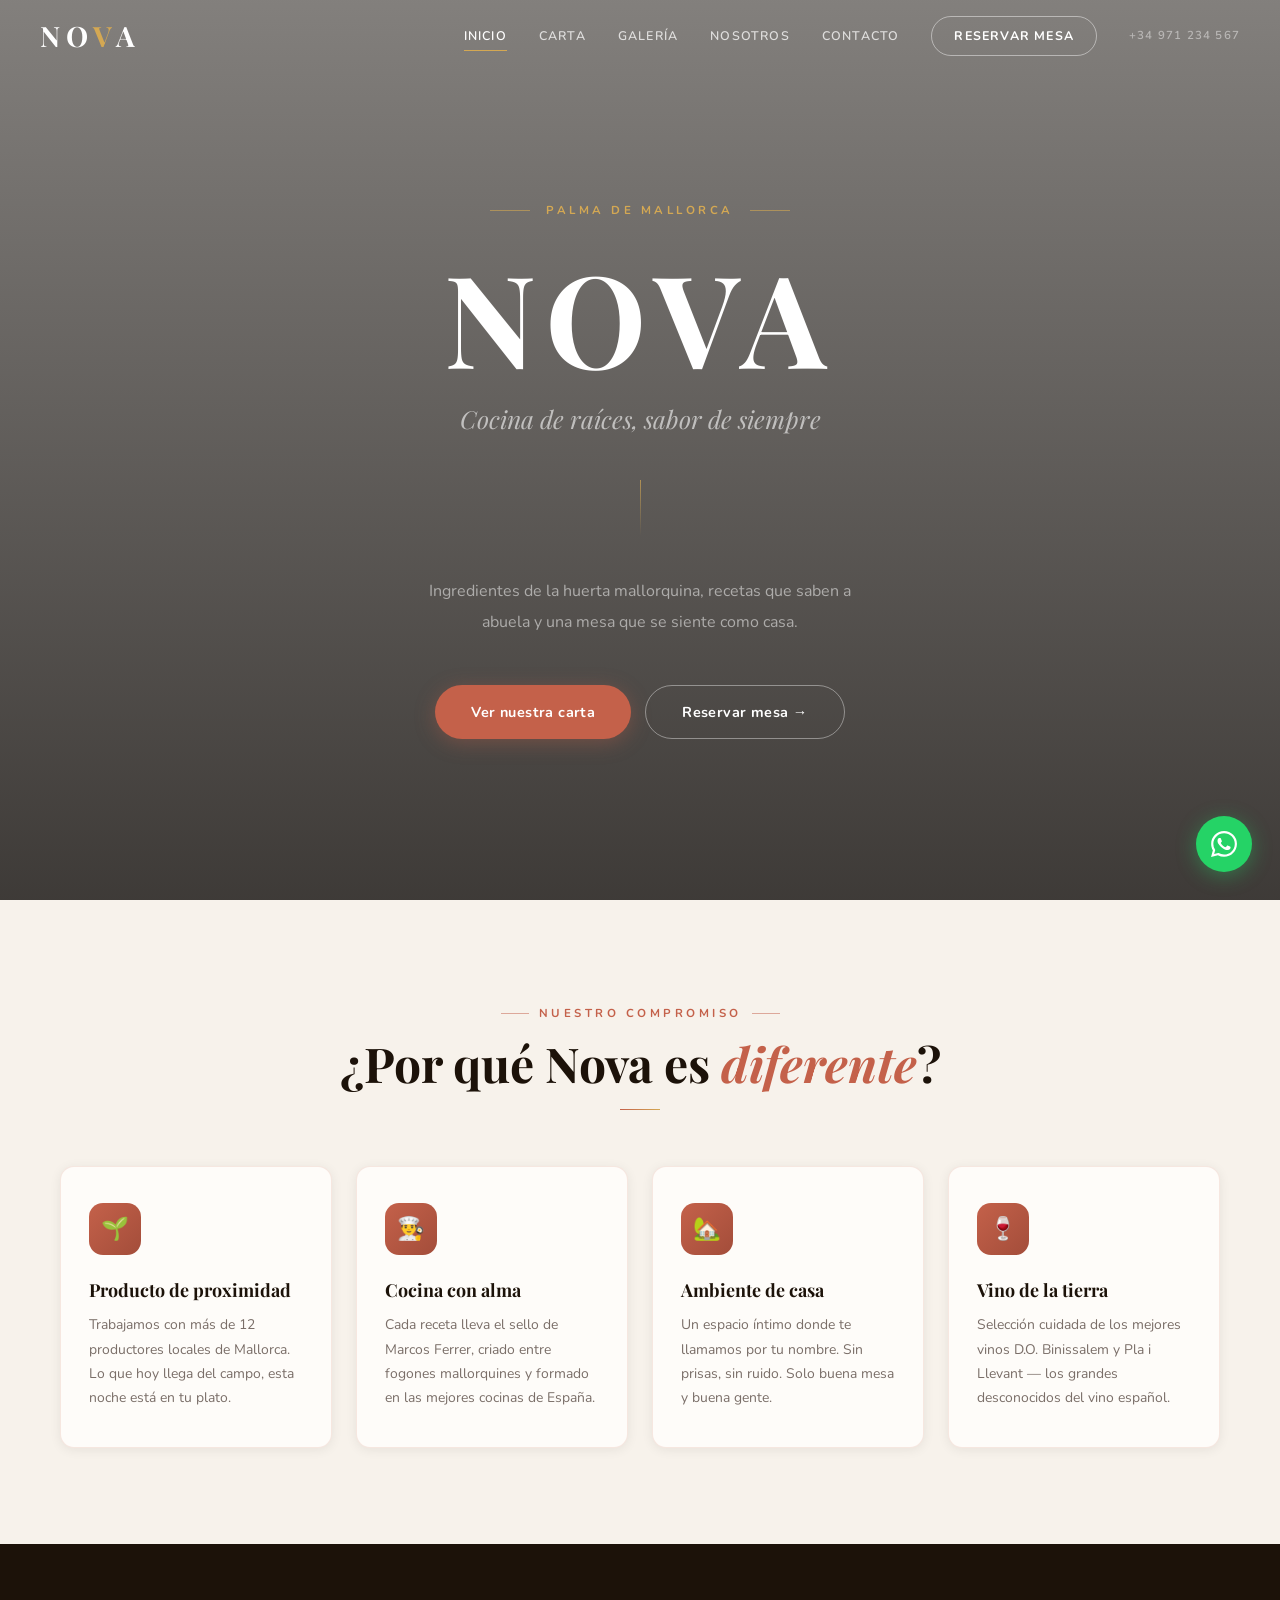
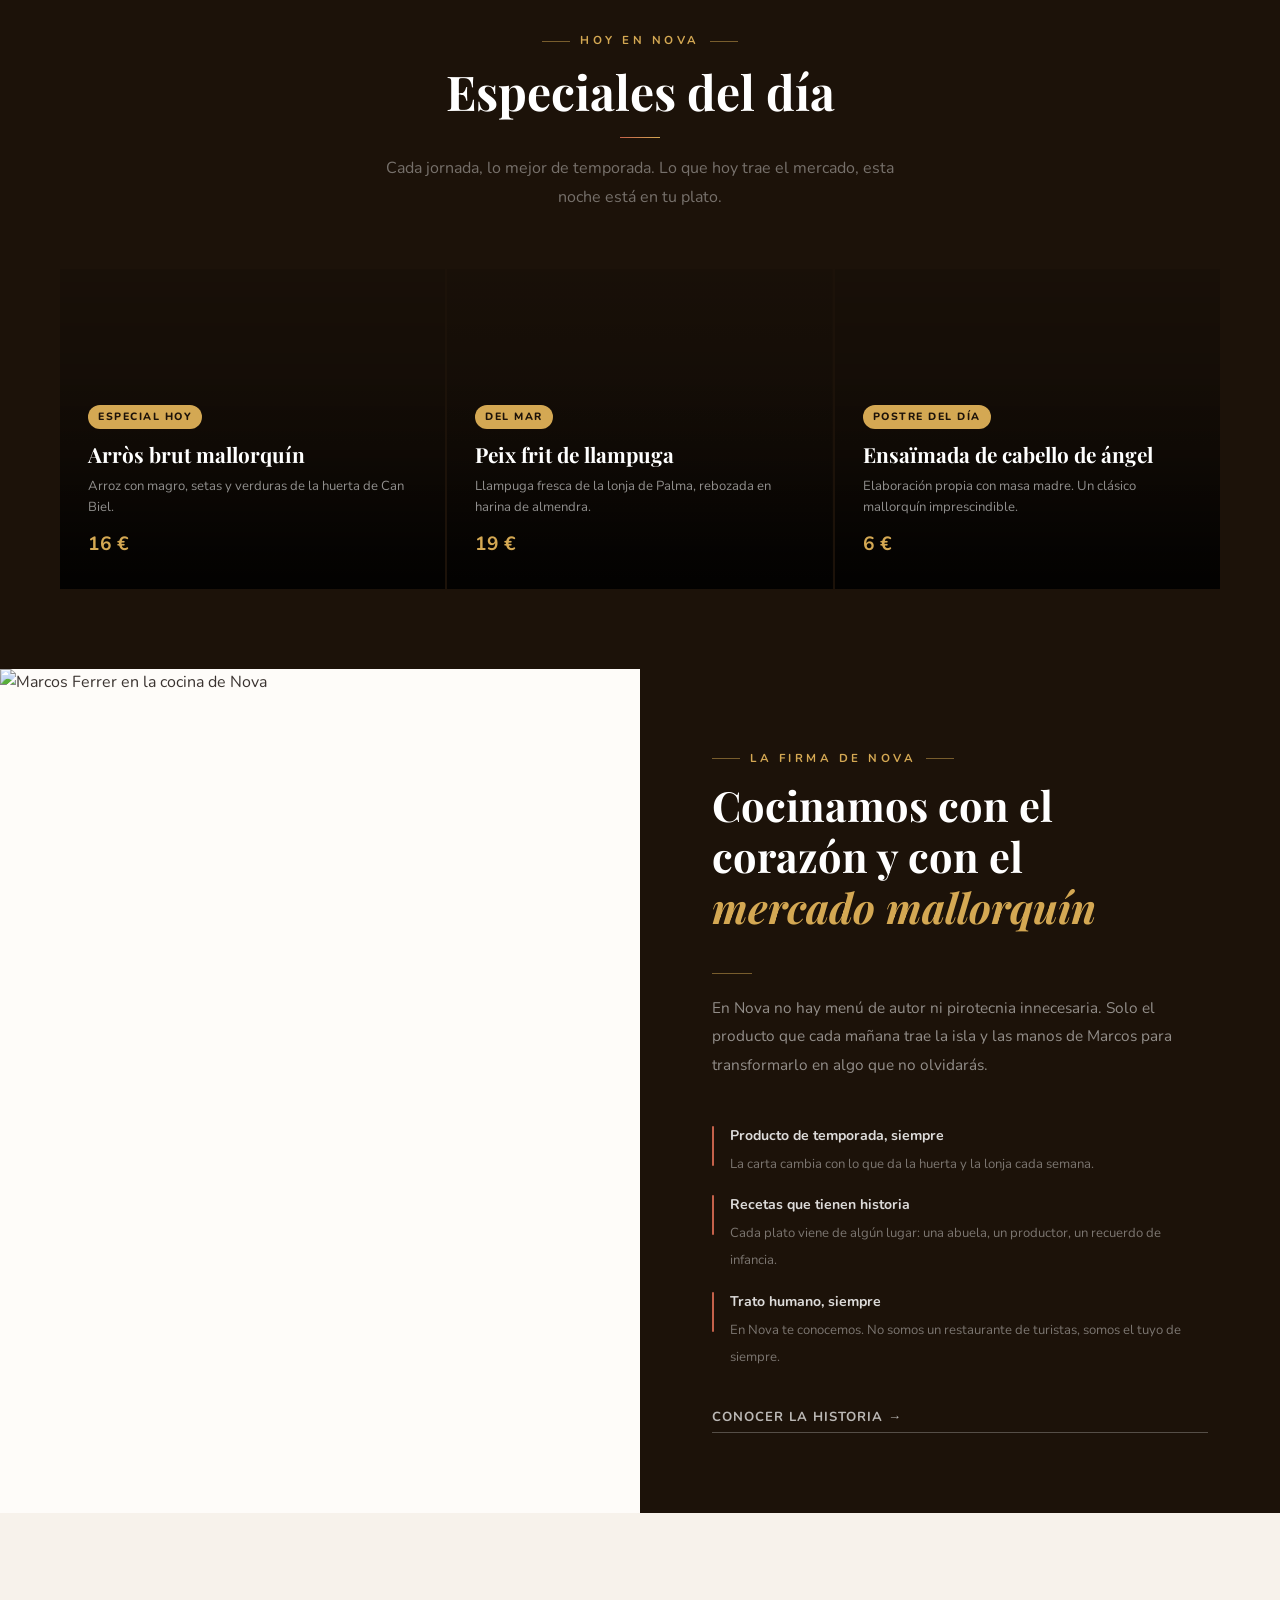
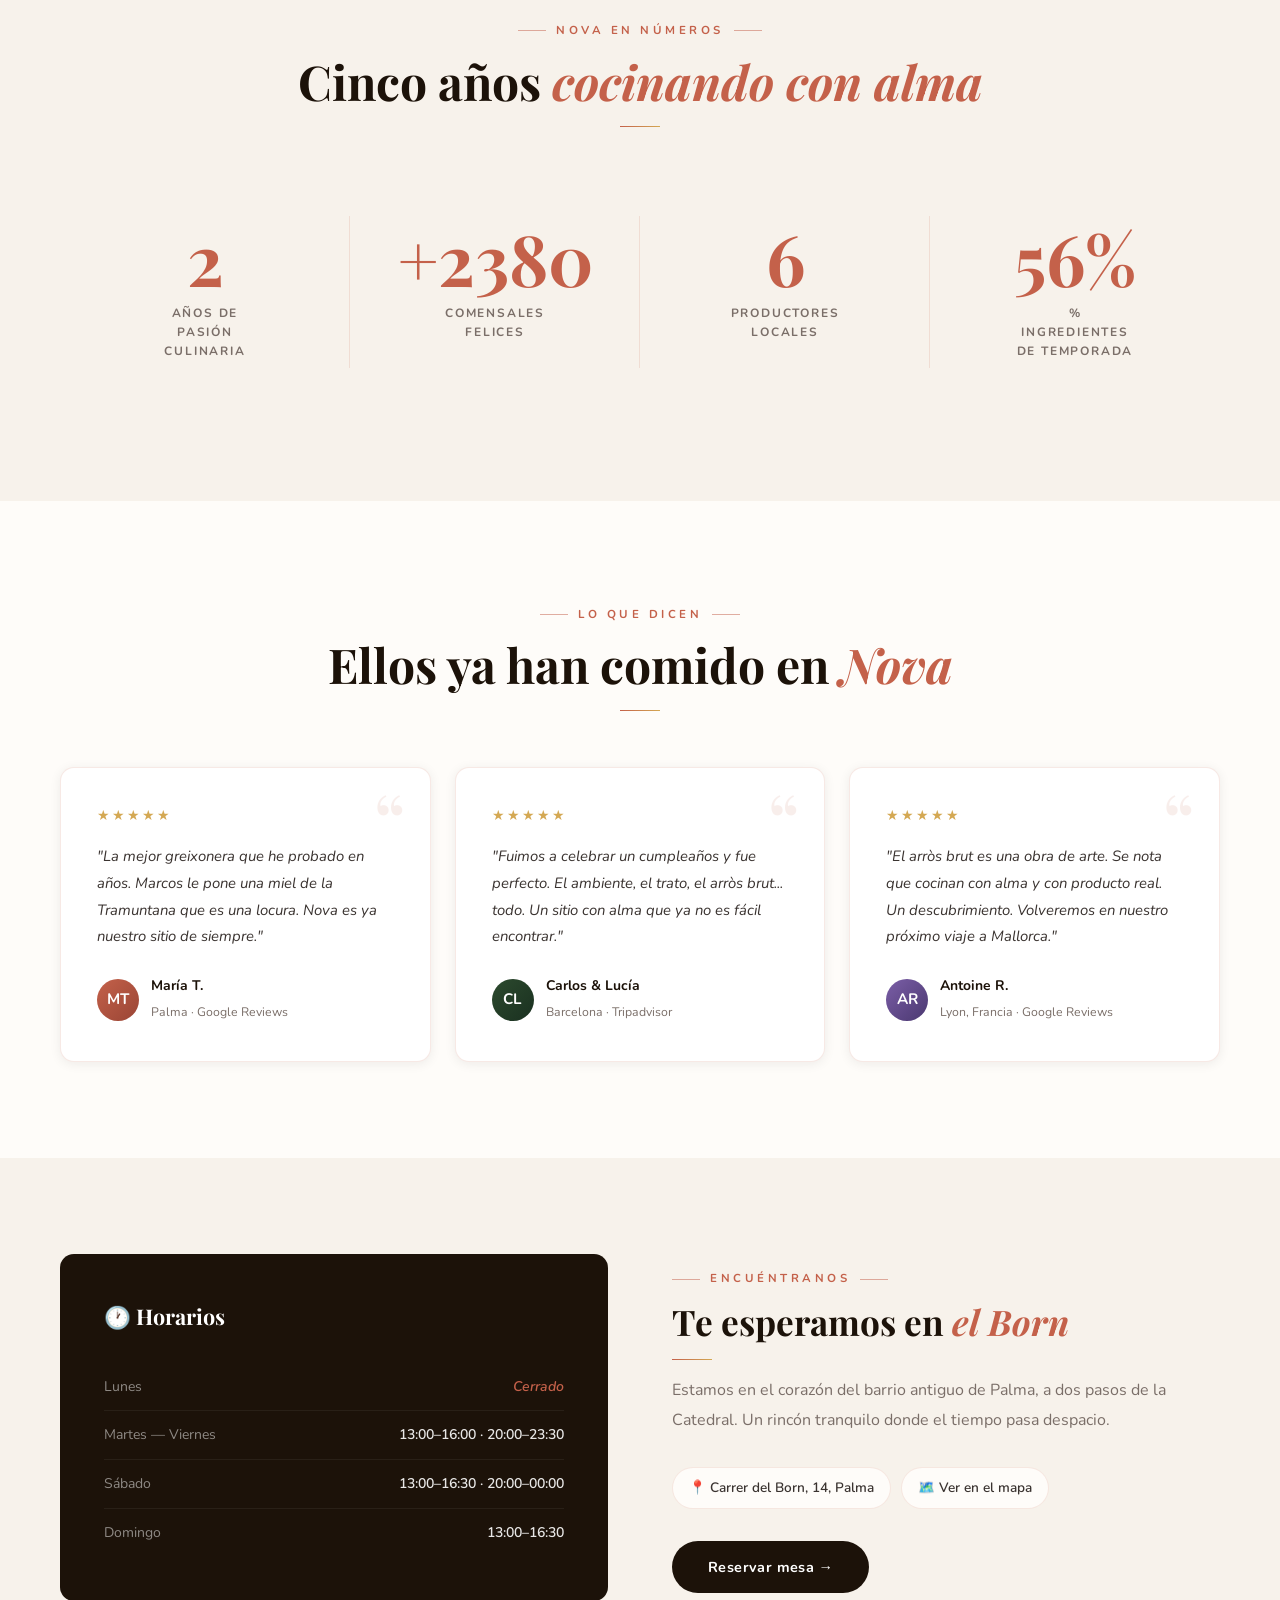
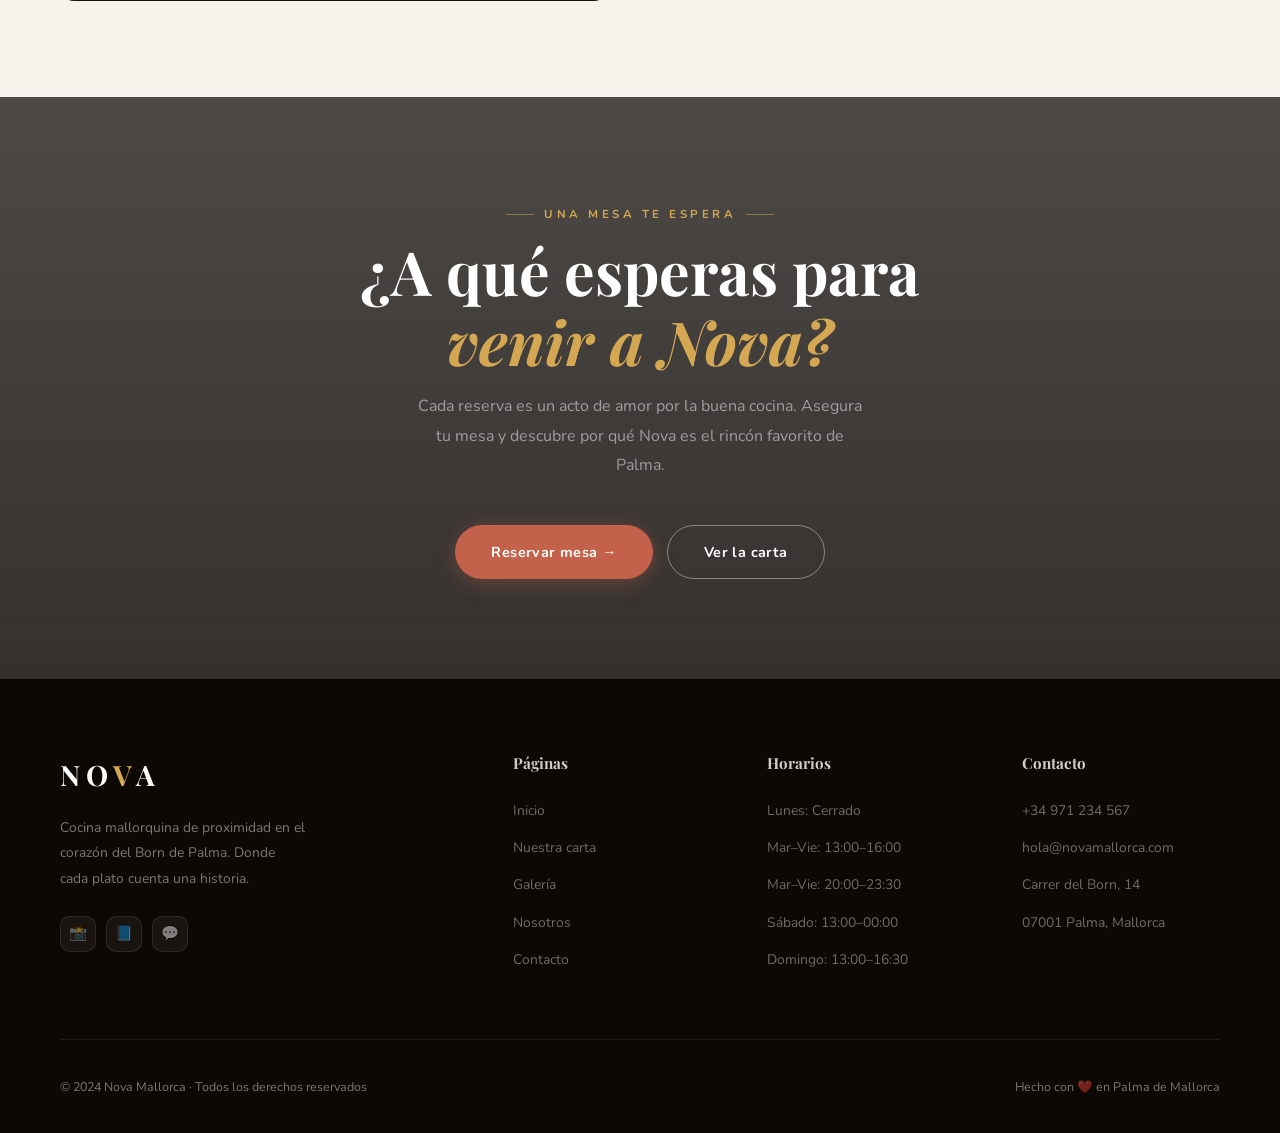
==== commit 5770a852: "Simplify hero to looping video, add WhatsApp icon wiggle on hover Replace the scroll-hijacking video" ====
--- a/nova/index.html
+++ b/nova/index.html
@@ -62,57 +62,17 @@
     .btn-dark { background: var(--dark); color: #fff; }
     .btn-dark:hover { background: #2E1E10; transform: translateY(-2px); }
 
-    /* ── SCROLL VIDEO HERO ── */
-    .scroll-video-hero { height: 300vh; position: relative; padding: 0 !important; }
-    .scroll-video-sticky {
-      position: sticky; top: 0; height: 100vh; width: 100%; overflow: hidden;
-      background: linear-gradient(rgba(8,4,1,.5), rgba(8,4,1,.78)),
-        url('https://images.unsplash.com/photo-1414235077428-338989a2e8c0?w=1920&auto=format&fit=crop&q=80')
-        center/cover no-repeat;
+    /* ── HERO (video loop) ── */
+    .hero { position: relative; height: 100vh; min-height: 600px; overflow: hidden; display: flex; align-items: center; justify-content: center; text-align: center; }
+    .hero video { position: absolute; top: 0; left: 0; width: 100%; height: 100%; object-fit: cover; z-index: 0; }
+    .hero::before { content: ''; position: absolute; inset: 0; background: linear-gradient(rgba(8,4,1,.5), rgba(8,4,1,.78)); z-index: 1; }
+    @media (max-width: 768px) {
+      .hero video { display: none; }
+      .hero { background: linear-gradient(rgba(8,4,1,.55), rgba(8,4,1,.8)), url('https://images.unsplash.com/photo-1414235077428-338989a2e8c0?w=1200&auto=format&fit=crop&q=80') center/cover no-repeat; }
     }
-    .scroll-video-sticky video { position: absolute; top: 0; left: 0; width: 100%; height: 100%; object-fit: cover; }
-    .hero-overlay {
-      position: absolute; top: 0; left: 0; width: 100%; height: 100%;
-      display: flex; flex-direction: column; align-items: center; justify-content: center;
-      z-index: 2;
-      background: linear-gradient(rgba(8,4,1,.45), rgba(8,4,1,.72));
-      text-align: center;
-    }
-    /* ── WHY SCROLL OVERLAY ── */
-    .why-scroll-overlay {
-      position: absolute; top: 0; left: 0; width: 100%; height: 100%;
-      display: flex; flex-direction: column; align-items: center; justify-content: center;
-      z-index: 3;
-      background: linear-gradient(rgba(8,4,1,.78), rgba(8,4,1,.92));
-      opacity: 0; pointer-events: none;
-      padding: 80px 24px 24px;
-    }
-    .why-scroll-overlay.active { pointer-events: auto; }
-    .why-scroll-header { text-align: center; margin-bottom: 40px; opacity: 0; transform: translateY(22px); }
-    .why-scroll-header .sec-badge { color: var(--acc); }
-    .why-scroll-header .sec-badge::before, .why-scroll-header .sec-badge::after { background: var(--acc); }
-    .why-scroll-header h2 { font-family: var(--ft); font-size: clamp(2rem,4.5vw,3rem); color: #fff; line-height: 1.2; margin-bottom: 8px; }
-    .why-scroll-header h2 em { font-style: italic; color: var(--pr); }
-    .why-scroll-grid { display: grid; grid-template-columns: repeat(auto-fit, minmax(220px,1fr)); gap: 16px; max-width: var(--mw); width: 100%; }
-    .wsc { opacity: 0; transform: translateY(48px); will-change: opacity, transform; }
-    .scroll-progress-bar { position: absolute; bottom: 0; left: 0; width: 100%; height: 3px; background: rgba(255,255,255,.15); z-index: 4; }
-    .scroll-progress-fill { height: 100%; width: 0%; background: linear-gradient(90deg, var(--pr), var(--acc)); transition: width .05s linear; }
-    @media (max-width: 768px) {
-      .scroll-video-hero { height: 200vh !important; }
-      .scroll-video-sticky video { display: none; }
-      .why-scroll-overlay { padding: 44px 12px 8px; }
-      .why-scroll-header { margin-bottom: 12px; }
-      .why-scroll-header h2 { font-size: 1.25rem; margin-bottom: 2px; }
-      .why-scroll-grid { grid-template-columns: 1fr 1fr; gap: 8px; }
-      .why-card { padding: 14px 12px; }
-      .why-icon { width: 32px; height: 32px; font-size: .9rem; margin-bottom: 7px; border-radius: 8px; }
-      .why-card h3 { font-size: .82rem; margin-bottom: 3px; line-height: 1.25; }
-      .why-card p { font-size: .72rem; line-height: 1.4; }
-    }
-    @media (prefers-reduced-motion: reduce) { .scroll-video-hero { height: 100vh !important; } }
 
     /* ── HERO CONTENT ── */
-    .hero-content { position: relative; z-index: 1; max-width: 780px; padding: 130px 24px 90px; animation: fadeUp 1.1s ease both; }
+    .hero-content { position: relative; z-index: 2; max-width: 780px; padding: 130px 24px 90px; animation: fadeUp 1.1s ease both; }
     .hero-orn { display: flex; align-items: center; justify-content: center; gap: 16px; margin-bottom: 32px; }
     .hero-orn span { display: block; width: 40px; height: 1px; background: rgba(212,168,83,.6); }
     .hero-orn small { color: var(--acc); font-size: .72rem; font-weight: 700; letter-spacing: 3.5px; text-transform: uppercase; }
@@ -121,8 +81,6 @@
     .hero-line { width: 1px; height: 56px; background: linear-gradient(to bottom, rgba(212,168,83,.7), transparent); margin: 0 auto 40px; }
     .hero-desc { font-size: 1rem; color: rgba(255,255,255,.52); max-width: 440px; margin: 0 auto 48px; line-height: 1.9; }
     .hero-btns { display: flex; gap: 14px; justify-content: center; flex-wrap: wrap; }
-    .scroll-hint { position: absolute; bottom: 36px; left: 50%; transform: translateX(-50%); color: rgba(255,255,255,.3); font-size: .7rem; letter-spacing: 3px; text-transform: uppercase; display: flex; flex-direction: column; align-items: center; gap: 10px; animation: bounce 2.2s infinite; }
-    .scroll-hint::after { content: ''; display: block; width: 1px; height: 32px; background: linear-gradient(to bottom, rgba(255,255,255,.4), transparent); }
 
     /* ── SHARED ── */
     section { padding: 96px 24px; }
@@ -272,13 +230,14 @@
     .wa-float:hover .wa-bubble { opacity: 1; transform: translateY(0) scale(1); }
     .wa-btn { width: 56px; height: 56px; background: #25D366; border-radius: 50%; display: flex; align-items: center; justify-content: center; box-shadow: 0 4px 20px rgba(37,211,102,.38); transition: var(--ease); animation: pwa 2.6s infinite; }
     .wa-btn:hover { transform: scale(1.1); }
-    .wa-btn svg { fill: #fff; }
+    .wa-btn svg { fill: #fff; transform-origin: 50% 50%; }
+    .wa-btn:hover svg { animation: wa-wiggle .4s ease-in-out; }
+    @keyframes wa-wiggle { 0% { transform: rotate(0); } 20% { transform: rotate(-15deg); } 40% { transform: rotate(15deg); } 60% { transform: rotate(-10deg); } 80% { transform: rotate(10deg); } 100% { transform: rotate(0); } }
 
     /* ── ANIMATIONS ── */
     .rv { opacity: 0; transform: translateY(26px); transition: opacity .72s ease, transform .72s ease; }
     .rv.in { opacity: 1; transform: translateY(0); }
     @keyframes fadeUp { from { opacity: 0; transform: translateY(30px); } to { opacity: 1; transform: translateY(0); } }
-    @keyframes bounce { 0%,100% { transform: translateX(-50%) translateY(0); } 50% { transform: translateX(-50%) translateY(-8px); } }
     @keyframes pwa { 0%,100% { box-shadow: 0 4px 20px rgba(37,211,102,.38); } 50% { box-shadow: 0 4px 30px rgba(37,211,102,.62), 0 0 0 12px rgba(37,211,102,.1); } }
 
     /* ── RESPONSIVE ── */
@@ -335,66 +294,57 @@
   <a href="tel:+34971234567">+34 971 234 567</a>
 </div>
 
-<!-- SCROLL-VIDEO-SECTION -->
-<section class="scroll-video-hero" id="scroll-hero">
-  <div class="scroll-video-sticky">
-    <video
-      id="heroVideo"
-      src="assets/nova-hero.mp4"
-      poster="https://images.unsplash.com/photo-1414235077428-338989a2e8c0?w=1920&auto=format&fit=crop&q=80"
-      playsinline
-      muted
-      preload="auto"
-    ></video>
-    <div class="hero-overlay" id="heroOverlay">
-      <div class="hero-content">
-        <div class="hero-orn">
-          <span></span>
-          <small>Palma de Mallorca</small>
-          <span></span>
-        </div>
-        <h1>NOVA</h1>
-        <p class="hero-tag">Cocina de raíces, sabor de siempre</p>
-        <div class="hero-line"></div>
-        <p class="hero-desc">Ingredientes de la huerta mallorquina, recetas que saben a abuela y una mesa que se siente como casa.</p>
-        <div class="hero-btns">
-          <a href="carta.html" class="btn btn-pr">Ver nuestra carta</a>
-          <a href="contacto.html" class="btn btn-out">Reservar mesa →</a>
-        </div>
-      </div>
-      <div class="scroll-hint"><span>Descubre</span></div>
-    </div>
-    <div class="why-scroll-overlay" id="whyOverlay">
-      <div class="why-scroll-header" id="whyHeader">
-        <span class="sec-badge">Nuestro compromiso</span>
-        <h2>¿Por qué Nova es <em>diferente</em>?</h2>
-        <div class="divider c"></div>
-      </div>
-      <div class="why-scroll-grid">
-        <div class="why-card wsc">
-          <div class="why-icon">🌱</div>
-          <h3>Producto de proximidad</h3>
-          <p>Trabajamos con más de 12 productores locales de Mallorca. Lo que hoy llega del campo, esta noche está en tu plato.</p>
-        </div>
-        <div class="why-card wsc">
-          <div class="why-icon">👨‍🍳</div>
-          <h3>Cocina con alma</h3>
-          <p>Cada receta lleva el sello de Marcos Ferrer, criado entre fogones mallorquines y formado en las mejores cocinas de España.</p>
-        </div>
-        <div class="why-card wsc">
-          <div class="why-icon">🏡</div>
-          <h3>Ambiente de casa</h3>
-          <p>Un espacio íntimo donde te llamamos por tu nombre. Sin prisas, sin ruido. Solo buena mesa y buena gente.</p>
-        </div>
-        <div class="why-card wsc">
-          <div class="why-icon">🍷</div>
-          <h3>Vino de la tierra</h3>
-          <p>Selección cuidada de los mejores vinos D.O. Binissalem y Pla i Llevant — los grandes desconocidos del vino español.</p>
-        </div>
-      </div>
-    </div>
-    <div class="scroll-progress-bar">
-      <div class="scroll-progress-fill" id="progressFill"></div>
+<!-- HERO -->
+<section class="hero">
+  <video autoplay muted loop playsinline poster="https://images.unsplash.com/photo-1414235077428-338989a2e8c0?w=1920&auto=format&fit=crop&q=80">
+    <source src="assets/nova-hero.mp4" type="video/mp4">
+  </video>
+  <div class="hero-content">
+    <div class="hero-orn">
+      <span></span>
+      <small>Palma de Mallorca</small>
+      <span></span>
+    </div>
+    <h1>NOVA</h1>
+    <p class="hero-tag">Cocina de raíces, sabor de siempre</p>
+    <div class="hero-line"></div>
+    <p class="hero-desc">Ingredientes de la huerta mallorquina, recetas que saben a abuela y una mesa que se siente como casa.</p>
+    <div class="hero-btns">
+      <a href="carta.html" class="btn btn-pr">Ver nuestra carta</a>
+      <a href="contacto.html" class="btn btn-out">Reservar mesa →</a>
+    </div>
+  </div>
+</section>
+
+<!-- POR QUÉ NOVA -->
+<section class="why">
+  <div class="cnt">
+    <div class="sec-hd c rv">
+      <span class="sec-badge">Nuestro compromiso</span>
+      <h2 class="sec-title">¿Por qué Nova es <em>diferente</em>?</h2>
+      <div class="divider c"></div>
+    </div>
+    <div class="why-grid">
+      <div class="why-card rv">
+        <div class="why-icon">🌱</div>
+        <h3>Producto de proximidad</h3>
+        <p>Trabajamos con más de 12 productores locales de Mallorca. Lo que hoy llega del campo, esta noche está en tu plato.</p>
+      </div>
+      <div class="why-card rv">
+        <div class="why-icon">👨‍🍳</div>
+        <h3>Cocina con alma</h3>
+        <p>Cada receta lleva el sello de Marcos Ferrer, criado entre fogones mallorquines y formado en las mejores cocinas de España.</p>
+      </div>
+      <div class="why-card rv">
+        <div class="why-icon">🏡</div>
+        <h3>Ambiente de casa</h3>
+        <p>Un espacio íntimo donde te llamamos por tu nombre. Sin prisas, sin ruido. Solo buena mesa y buena gente.</p>
+      </div>
+      <div class="why-card rv">
+        <div class="why-icon">🍷</div>
+        <h3>Vino de la tierra</h3>
+        <p>Selección cuidada de los mejores vinos D.O. Binissalem y Pla i Llevant — los grandes desconocidos del vino español.</p>
+      </div>
     </div>
   </div>
 </section>
@@ -626,96 +576,6 @@
 </div>
 
 <script>
-(function() {
-  const video       = document.getElementById('heroVideo');
-  const hero        = document.getElementById('scroll-hero');
-  const progressFill= document.getElementById('progressFill');
-  const heroOverlay = document.getElementById('heroOverlay');
-  const whyOverlay  = document.getElementById('whyOverlay');
-  const whyHeader   = document.getElementById('whyHeader');
-  const whyCards    = document.querySelectorAll('.wsc');
-  if (!video || !hero) return;
-
-  const prefersReduced = window.matchMedia('(prefers-reduced-motion: reduce)').matches;
-  if (prefersReduced) return;
-
-  const isMobile = window.matchMedia('(max-width: 768px)').matches;
-
-  // --- Canvas para móvil (iOS no permite controlar currentTime directamente en video visible) ---
-  let canvas = null, ctx = null;
-  if (isMobile) {
-    canvas = document.createElement('canvas');
-    canvas.style.cssText = 'position:absolute;top:0;left:0;width:100%;height:100%;';
-    video.parentNode.insertBefore(canvas, video);
-    ctx = canvas.getContext('2d');
-
-    function drawFrame() {
-      if (!video.videoWidth) return;
-      const vw = canvas.offsetWidth, vh = canvas.offsetHeight;
-      canvas.width = vw; canvas.height = vh;
-      // cover: recortar el video para llenar el canvas
-      const vr = video.videoWidth / video.videoHeight, cr = vw / vh;
-      let sw, sh, sx, sy;
-      if (vr > cr) { sh = video.videoHeight; sw = sh * cr; sx = (video.videoWidth - sw) / 2; sy = 0; }
-      else         { sw = video.videoWidth;  sh = sw / cr; sx = 0; sy = (video.videoHeight - sh) / 2; }
-      ctx.drawImage(video, sx, sy, sw, sh, 0, 0, vw, vh);
-    }
-    video.addEventListener('seeked', drawFrame);
-  }
-
-  video.pause(); video.currentTime = 0;
-  let ready = false;
-
-  video.addEventListener('loadedmetadata', () => {
-    if (isMobile) {
-      // iOS requiere play+pause para habilitar seeking arbitrario
-      video.play().then(() => { video.pause(); video.currentTime = 0; ready = true; }).catch(() => { ready = true; });
-    } else {
-      ready = true;
-    }
-  });
-  video.addEventListener('ended', () => { video.pause(); });
-  video.load();
-
-  function ease(t) { return t < .5 ? 2*t*t : -1+(4-2*t)*t; }
-  function phase(p, s, e) { return ease(Math.max(0, Math.min(1, (p - s) / (e - s)))); }
-
-  function update() {
-    if (!ready || !video.duration) return;
-    const scrolled   = -hero.getBoundingClientRect().top;
-    const scrollable = hero.offsetHeight - window.innerHeight;
-    const p = Math.max(0, Math.min(1, scrolled / scrollable));
-
-    if (progressFill) progressFill.style.width = (p * 100) + '%';
-
-    video.currentTime = Math.min(p * video.duration, video.duration - 0.001);
-
-    if (heroOverlay) heroOverlay.style.opacity = 1 - phase(p, 0.40, 0.54);
-
-    const wP = phase(p, 0.46, 0.60);
-    if (whyOverlay) { whyOverlay.style.opacity = wP; whyOverlay.classList.toggle('active', wP > 0.4); }
-
-    const hP = phase(p, 0.48, 0.58);
-    if (whyHeader) { whyHeader.style.opacity = hP; whyHeader.style.transform = `translateY(${(1 - hP) * 22}px)`; }
-
-    const starts = [0.57, 0.67, 0.77, 0.87];
-    const ends   = [0.67, 0.77, 0.87, 0.97];
-    whyCards.forEach((c, i) => {
-      const cp = phase(p, starts[i], ends[i]);
-      c.style.opacity = cp;
-      c.style.transform = `translateY(${(1 - cp) * 48}px)`;
-    });
-  }
-
-  let ticking = false;
-  window.addEventListener('scroll', () => {
-    if (!ticking) { requestAnimationFrame(() => { update(); ticking = false; }); ticking = true; }
-  }, { passive: true });
-  window.addEventListener('resize', update);
-})();
-</script>
-
-<script>
   window.addEventListener('scroll', () => {
     const s = document.documentElement, t = s.scrollTop, h = s.scrollHeight - window.innerHeight;
     document.getElementById('prog').style.width = (t / h * 100) + '%';
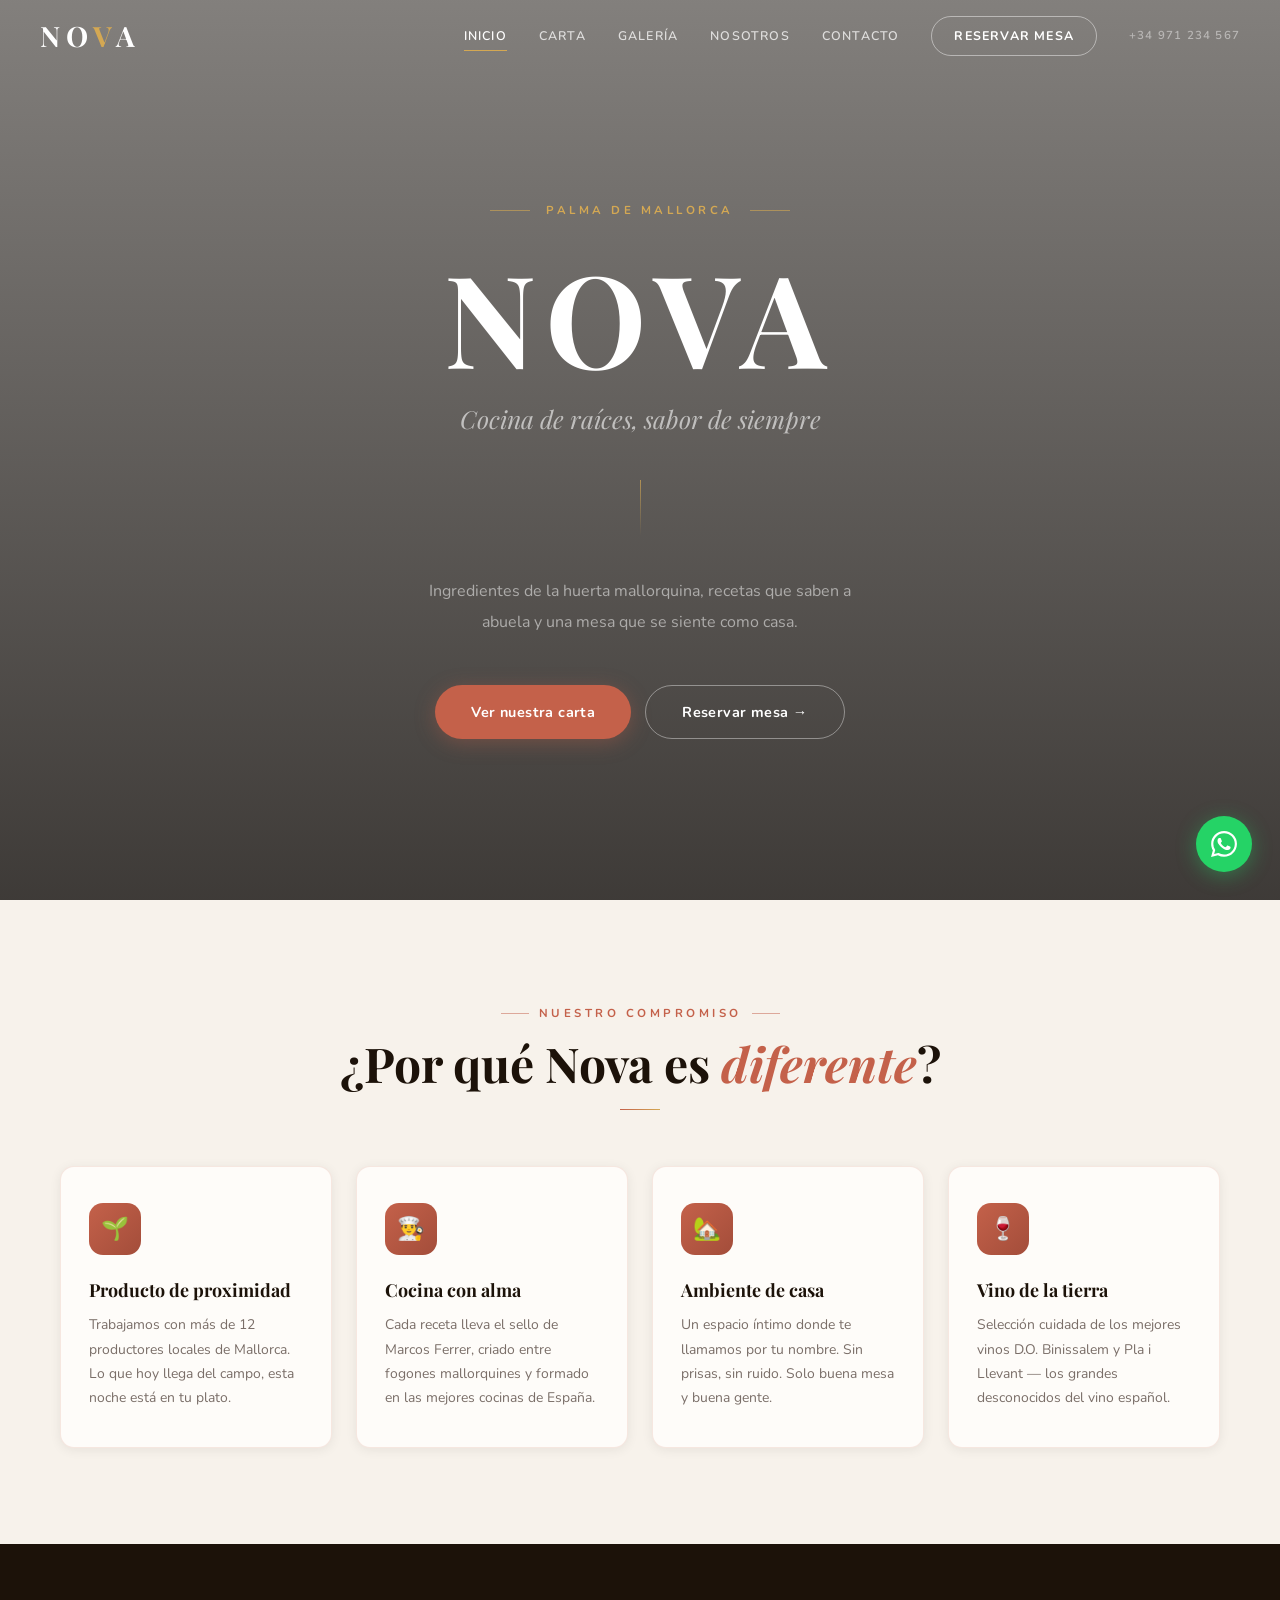
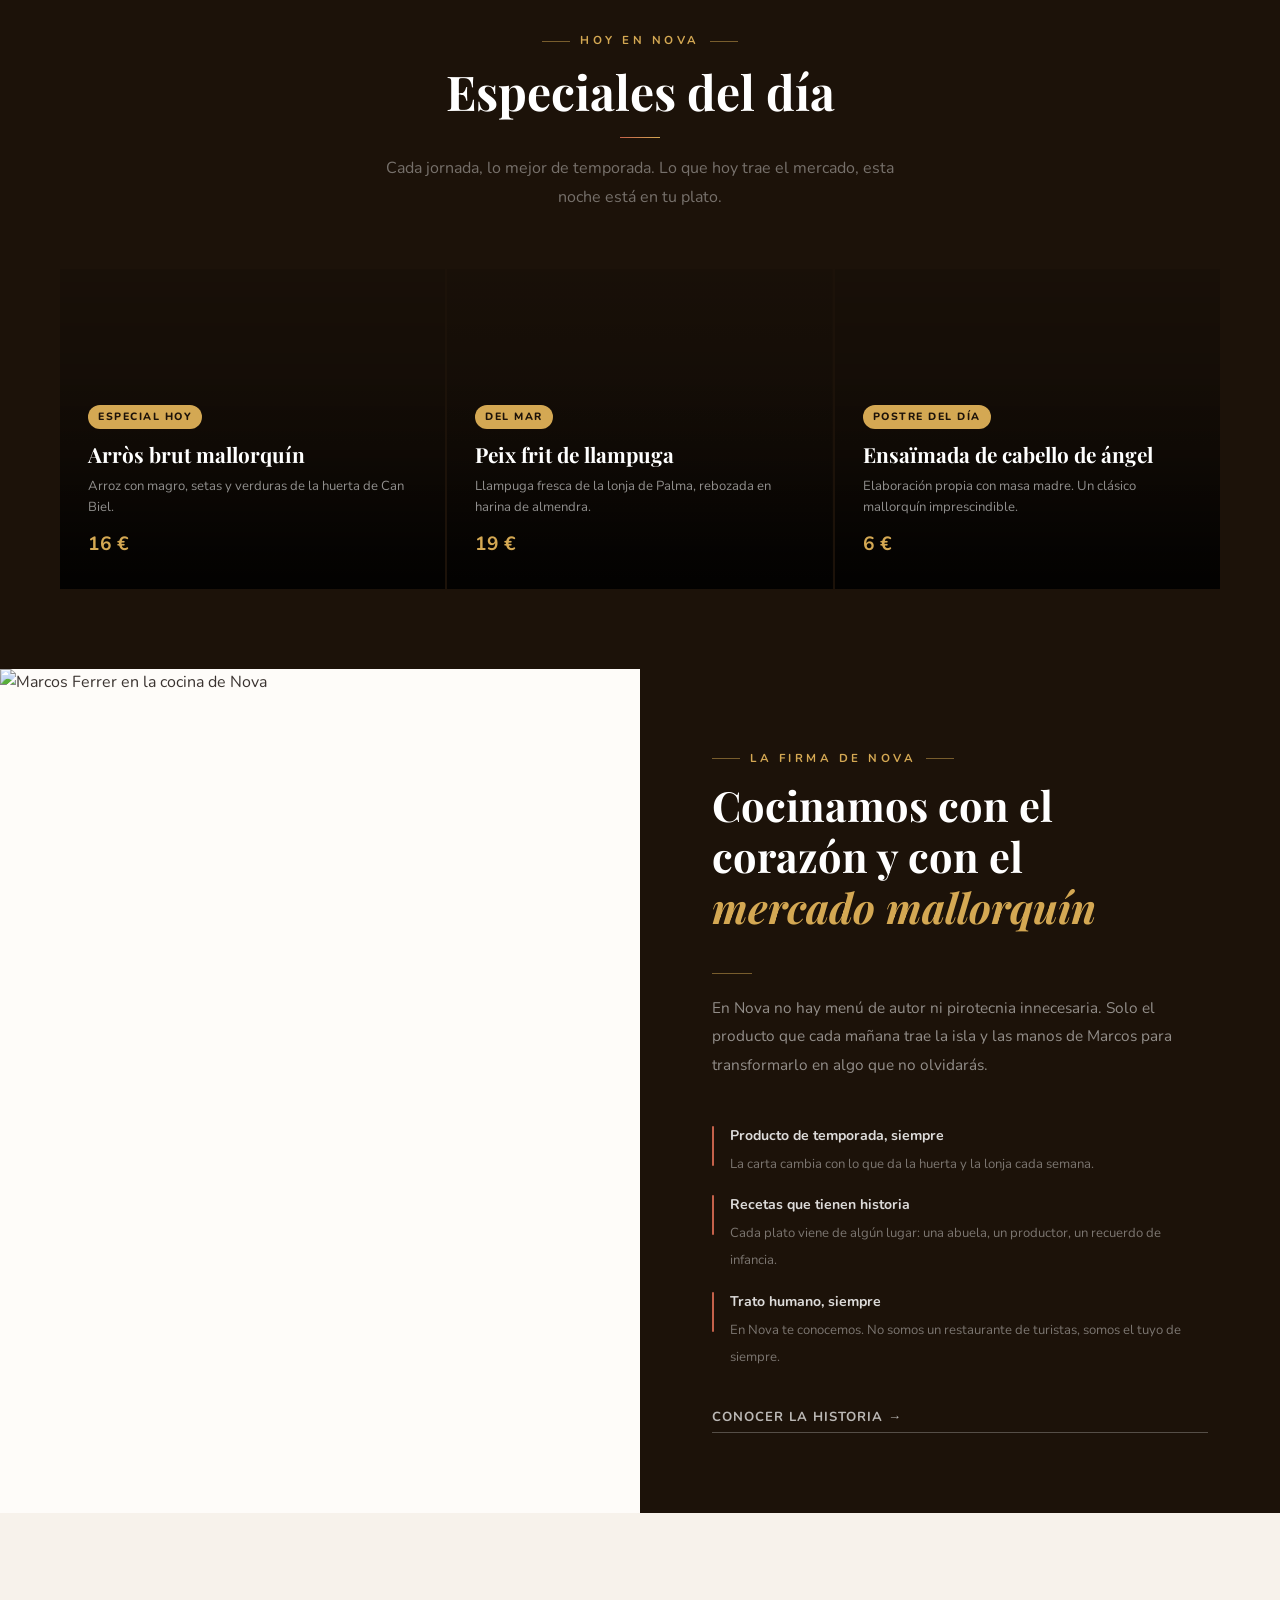
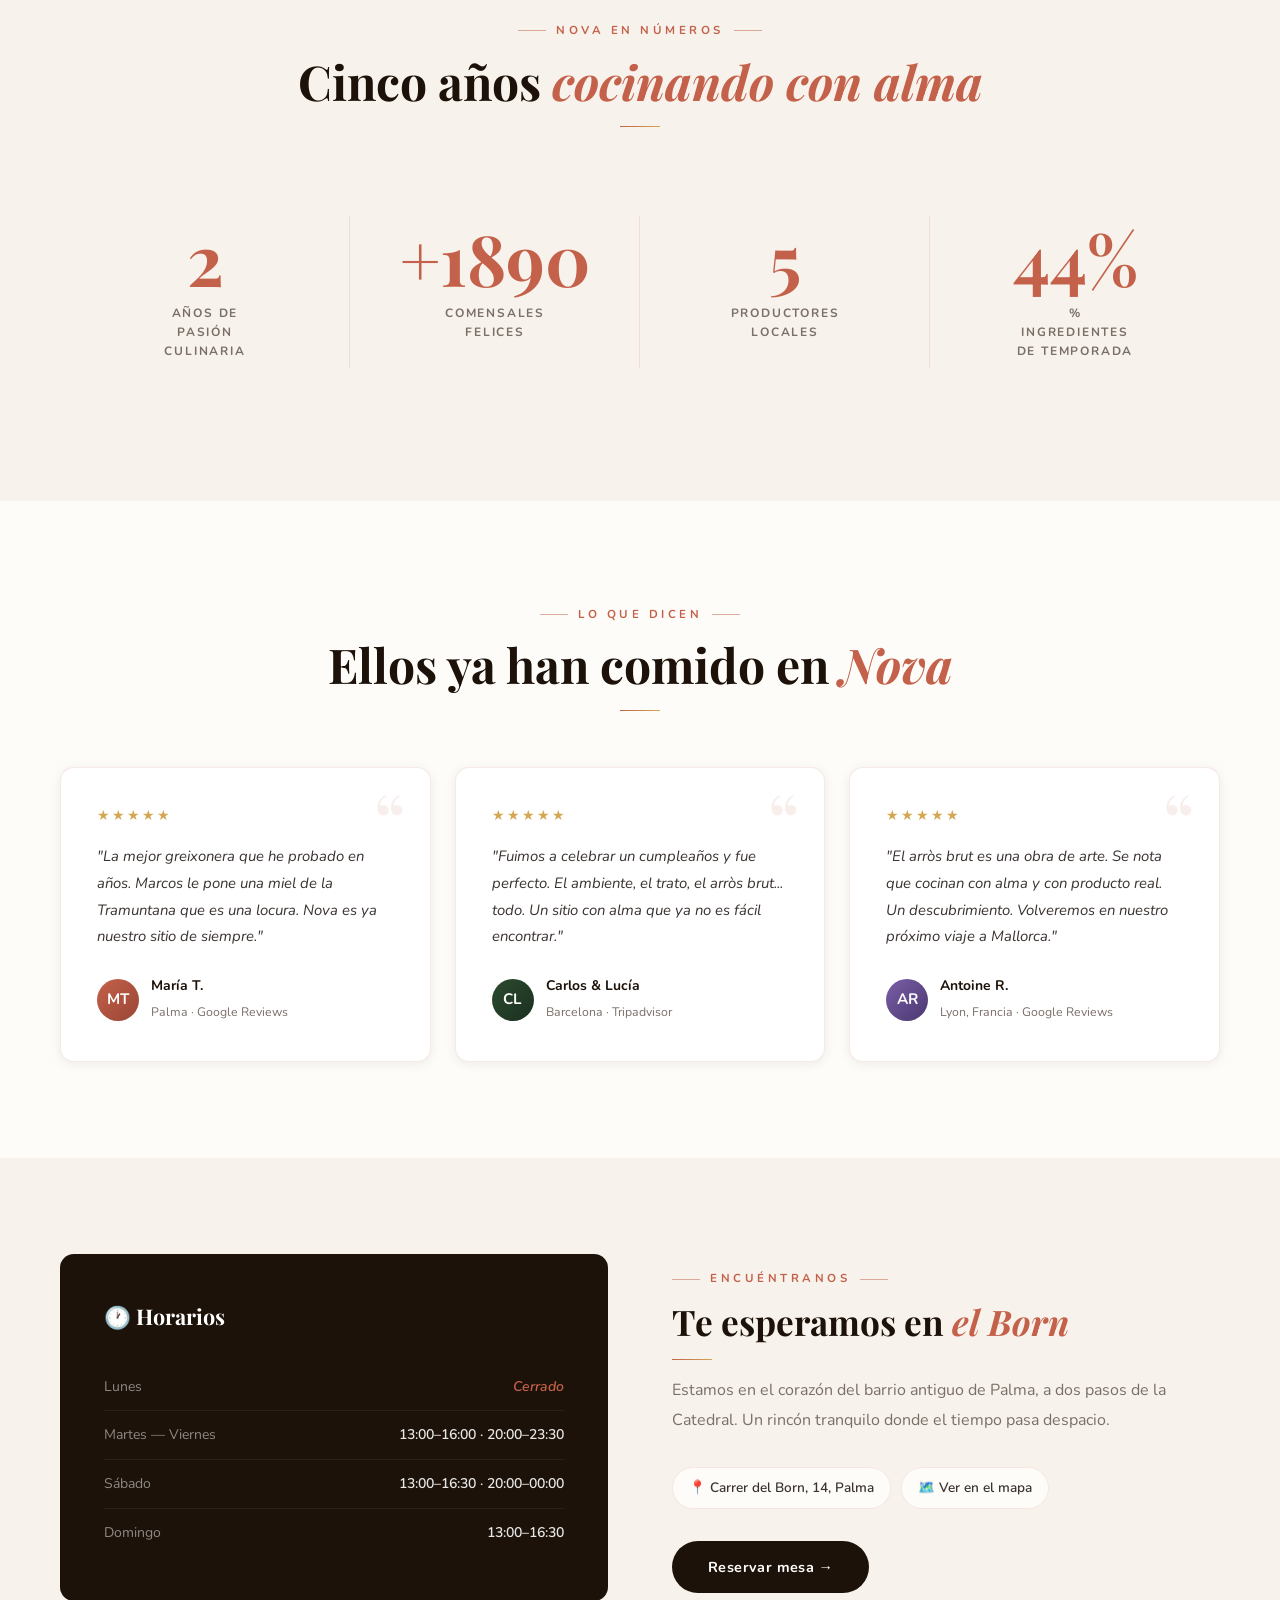
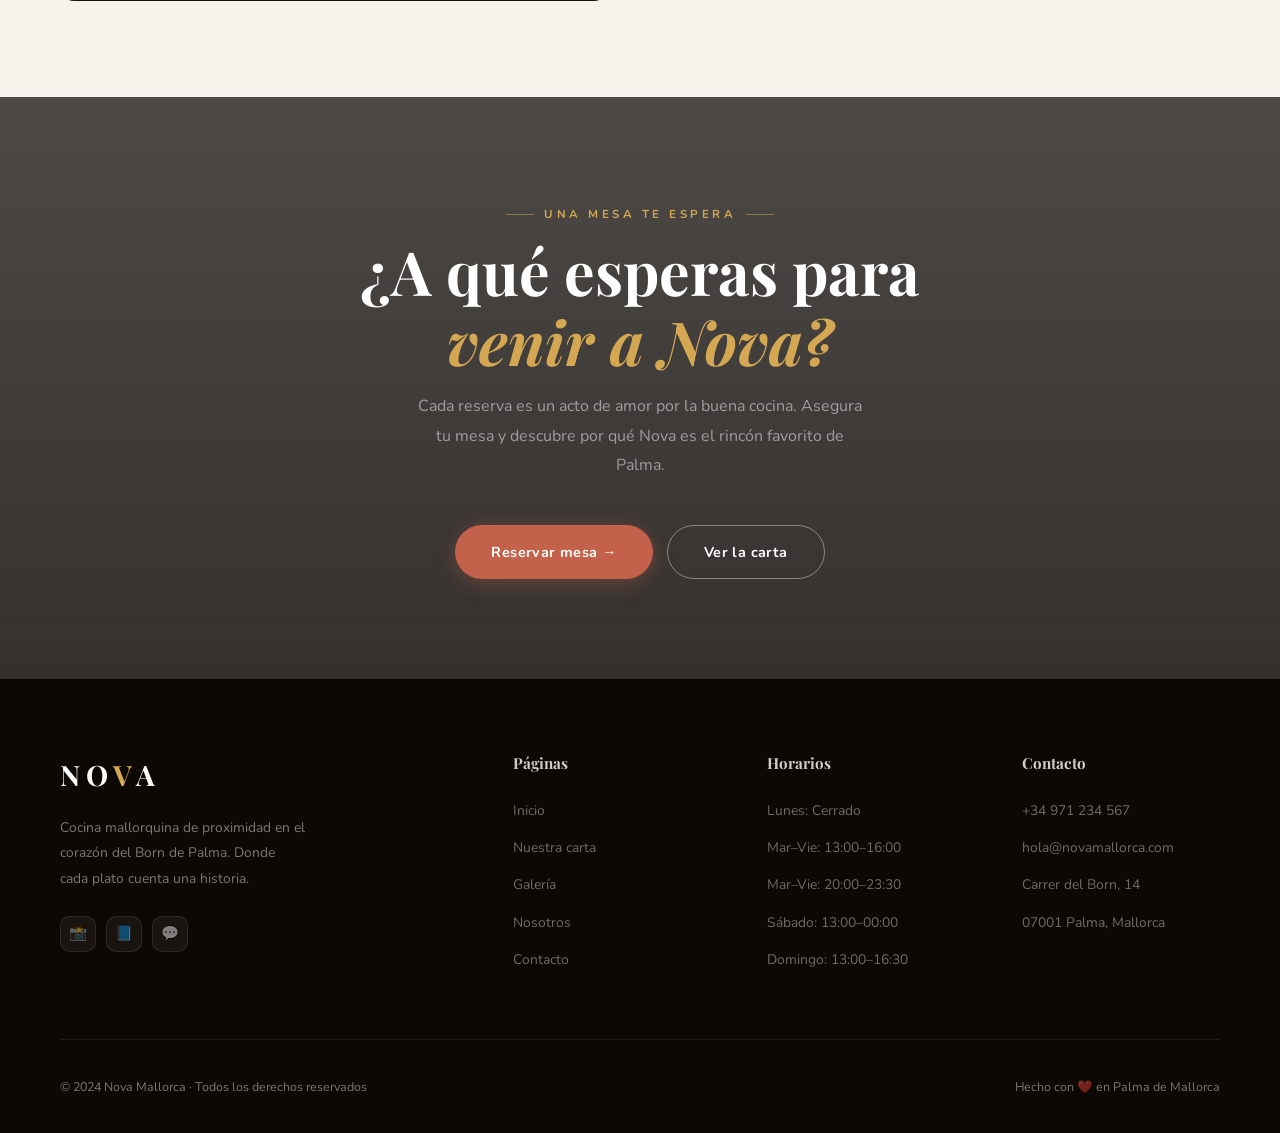
==== commit 34e0c8f6: "Replace donut dessert photo with plated cheesecake Co-Authored-By: Claude Sonnet 5 <noreply@anthropi" ====
--- a/nova/index.html
+++ b/nova/index.html
@@ -380,7 +380,7 @@
         </div>
       </div>
       <div class="spec-card rv">
-        <div class="spec-img" style="background-image: linear-gradient(rgba(0,0,0,.12),rgba(0,0,0,.55)), url('https://images.unsplash.com/photo-1551024601-bec78aea704b?w=700&auto=format&fit=crop&q=80');">
+        <div class="spec-img" style="background-image: linear-gradient(rgba(0,0,0,.12),rgba(0,0,0,.55)), url('https://images.unsplash.com/photo-1524351199678-941a58a3df50?w=700&auto=format&fit=crop&q=80');">
           <div class="spec-overlay">
             <span class="spec-label">Postre del día</span>
             <h3>Ensaïmada de cabello de ángel</h3>
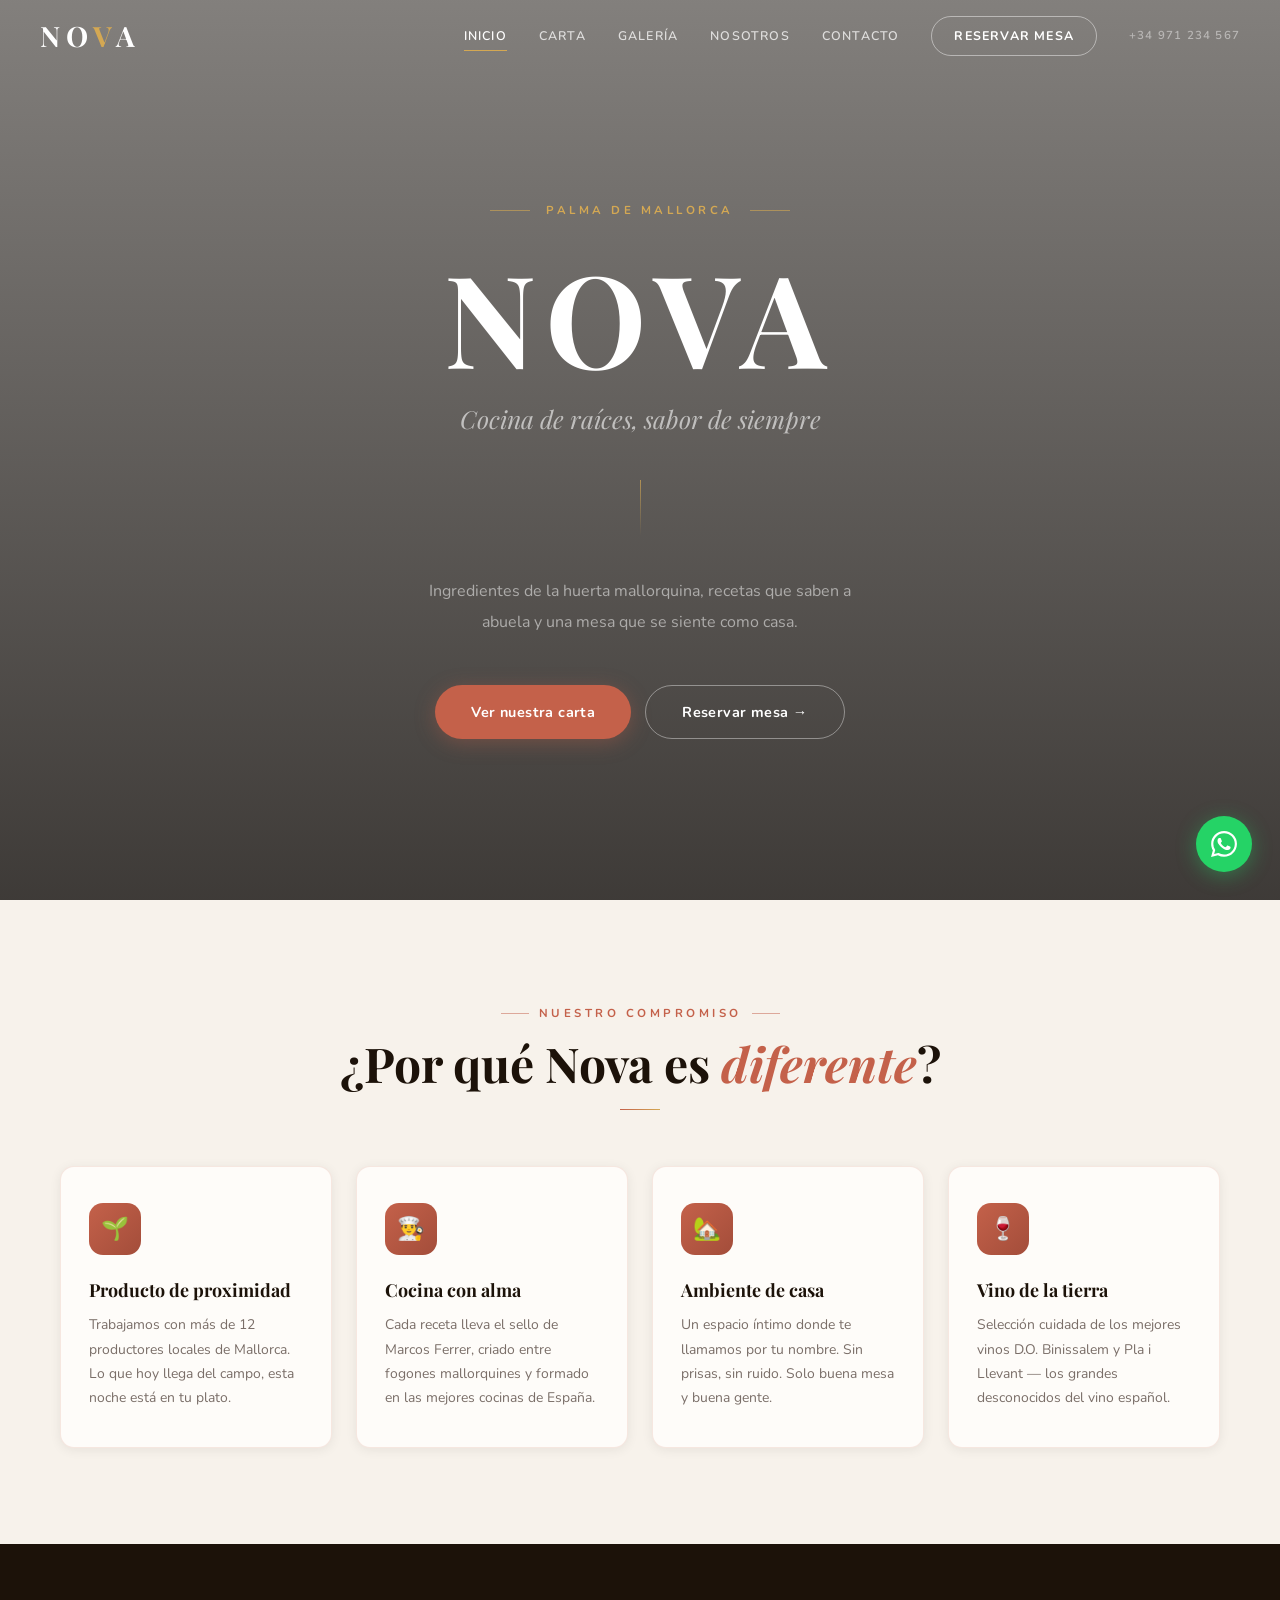
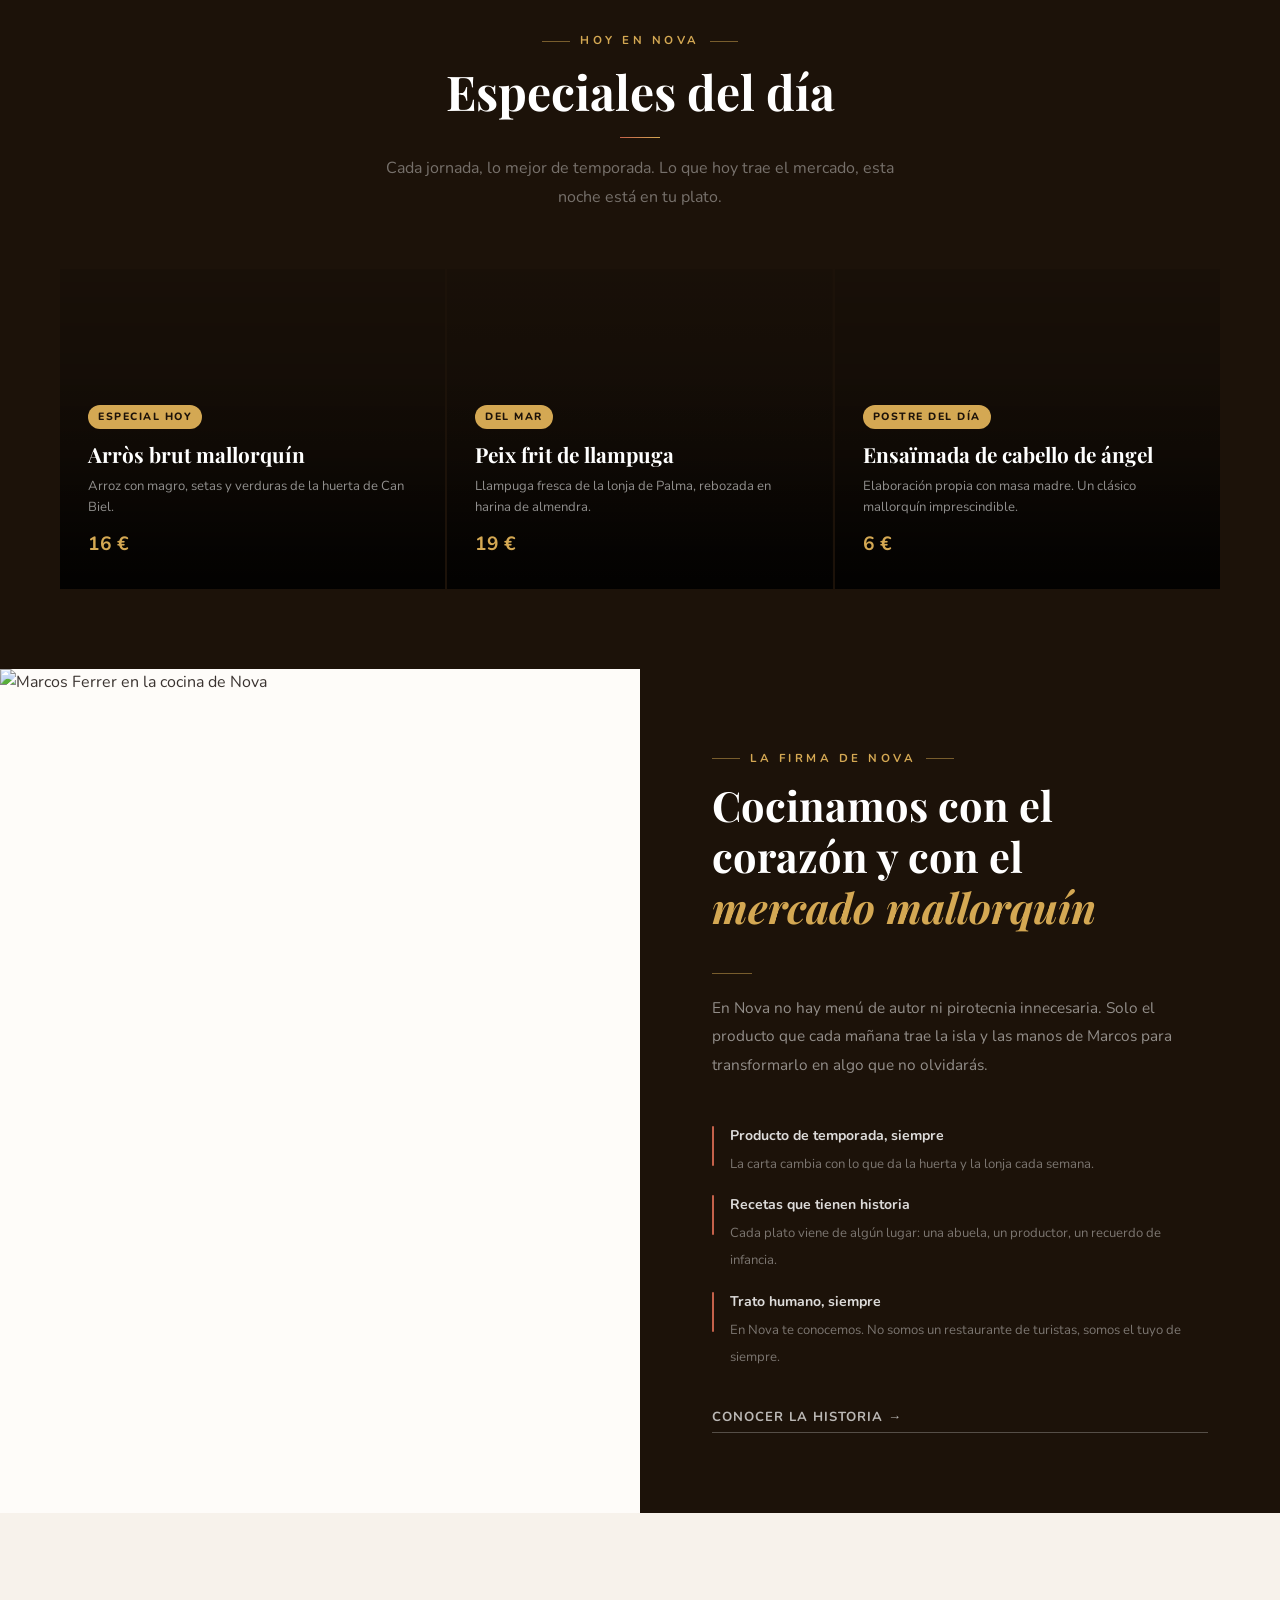
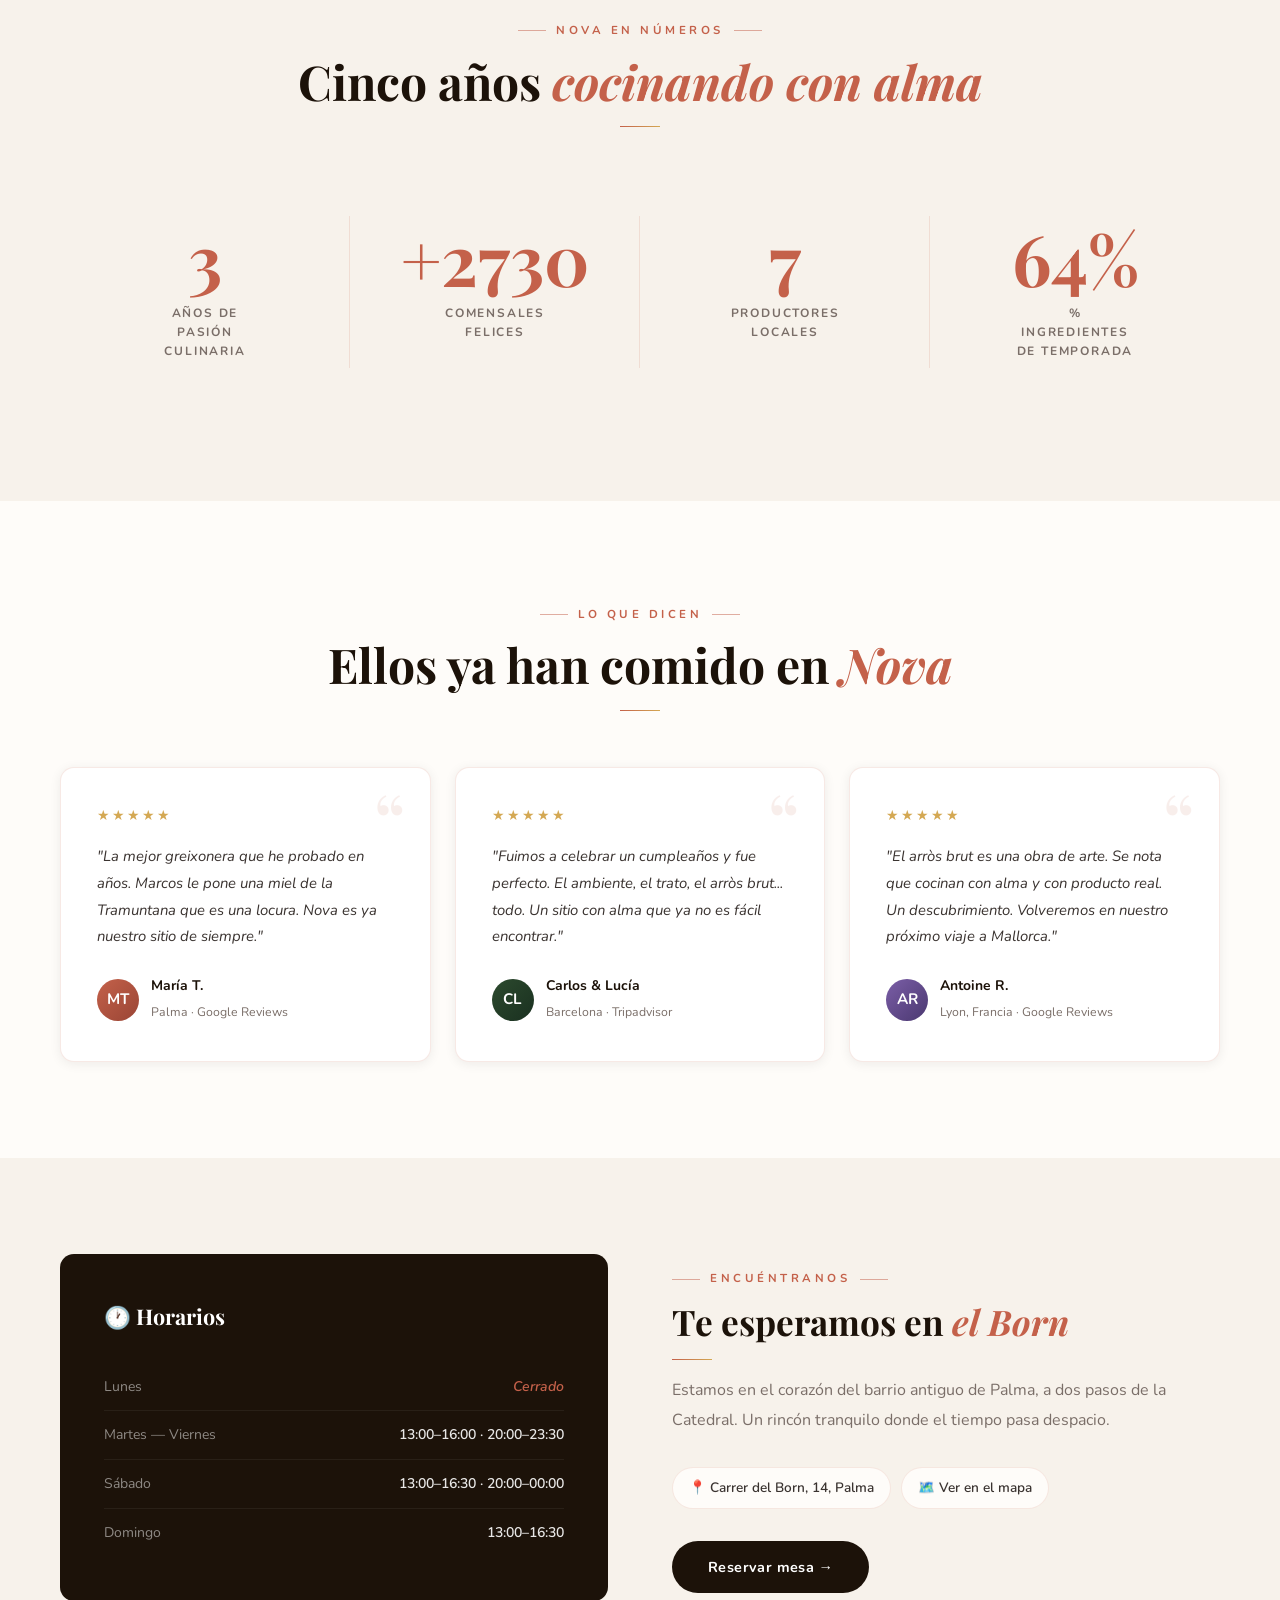
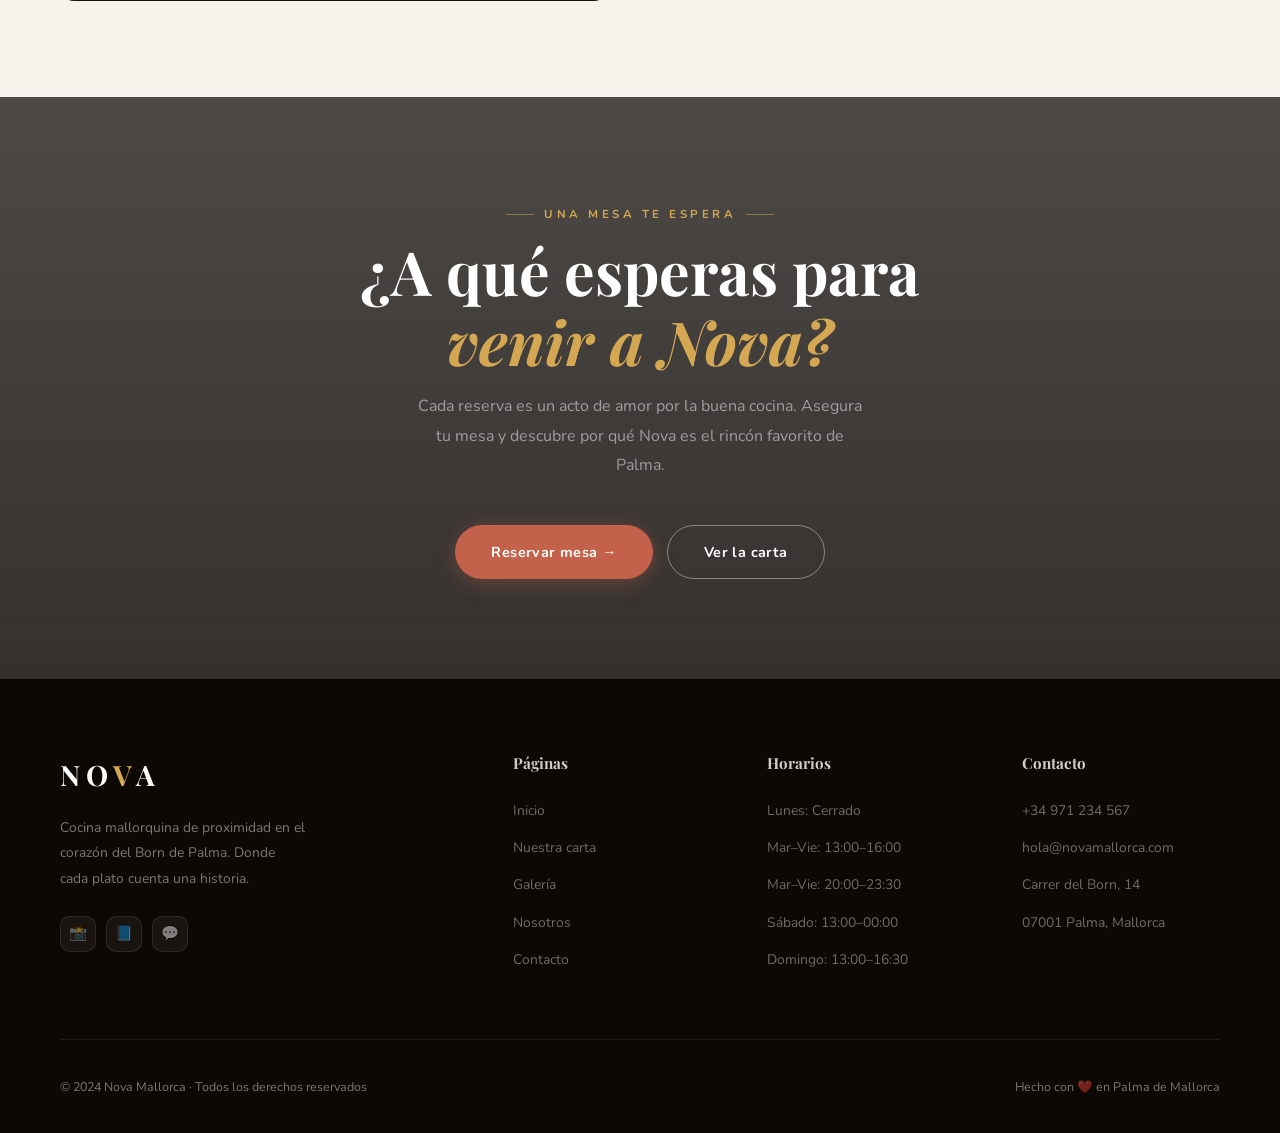
==== commit d6d256a4: "Deep-link "Ver en el mapa" chips to the map section The two chips under "Te esperamos en el Born" op" ====
--- a/nova/index.html
+++ b/nova/index.html
@@ -506,8 +506,8 @@
         <div class="divider"></div>
         <p>Estamos en el corazón del barrio antiguo de Palma, a dos pasos de la Catedral. Un rincón tranquilo donde el tiempo pasa despacio.</p>
         <div class="chips">
-          <a href="contacto.html" class="chip">📍 Carrer del Born, 14, Palma</a>
-          <a href="contacto.html" class="chip">🗺️ Ver en el mapa</a>
+          <a href="contacto.html#mapa" class="chip">📍 Carrer del Born, 14, Palma</a>
+          <a href="contacto.html#mapa" class="chip">🗺️ Ver en el mapa</a>
         </div>
         <a href="contacto.html" class="btn btn-dark">Reservar mesa →</a>
       </div>
